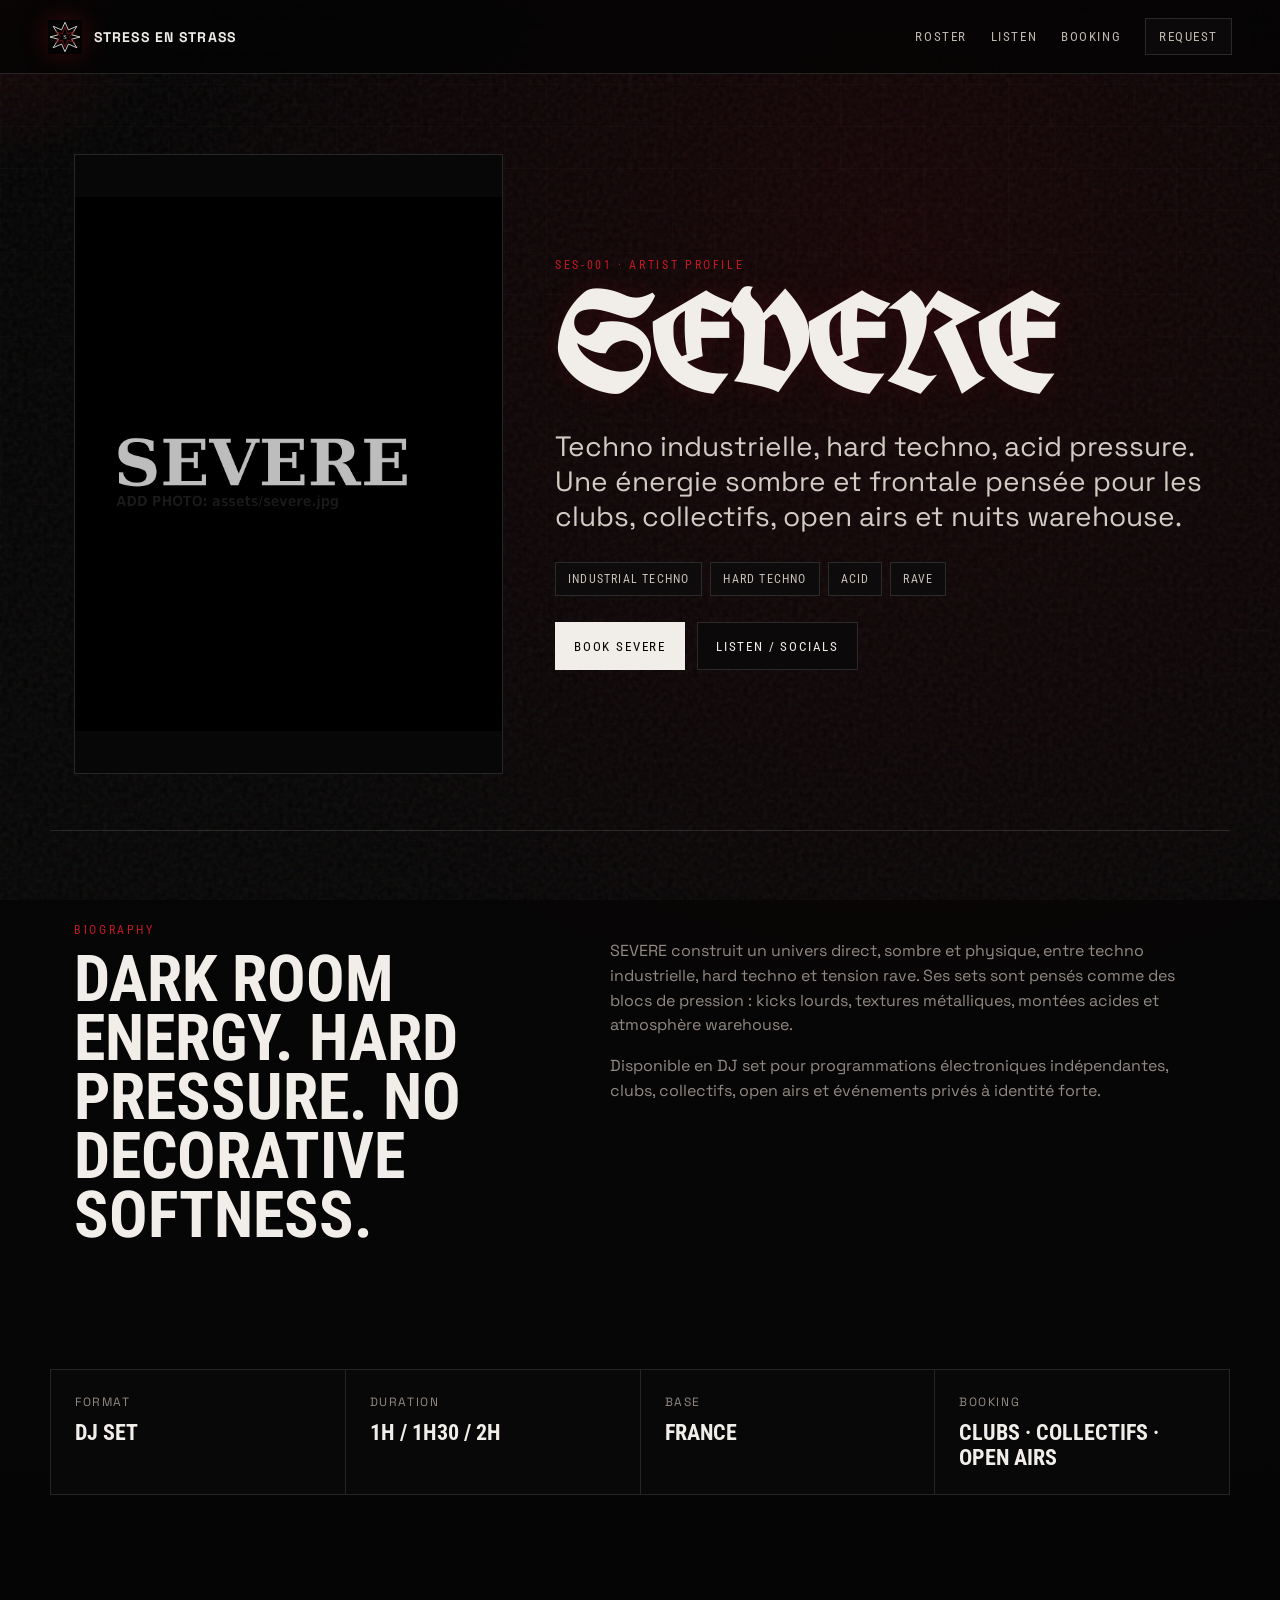
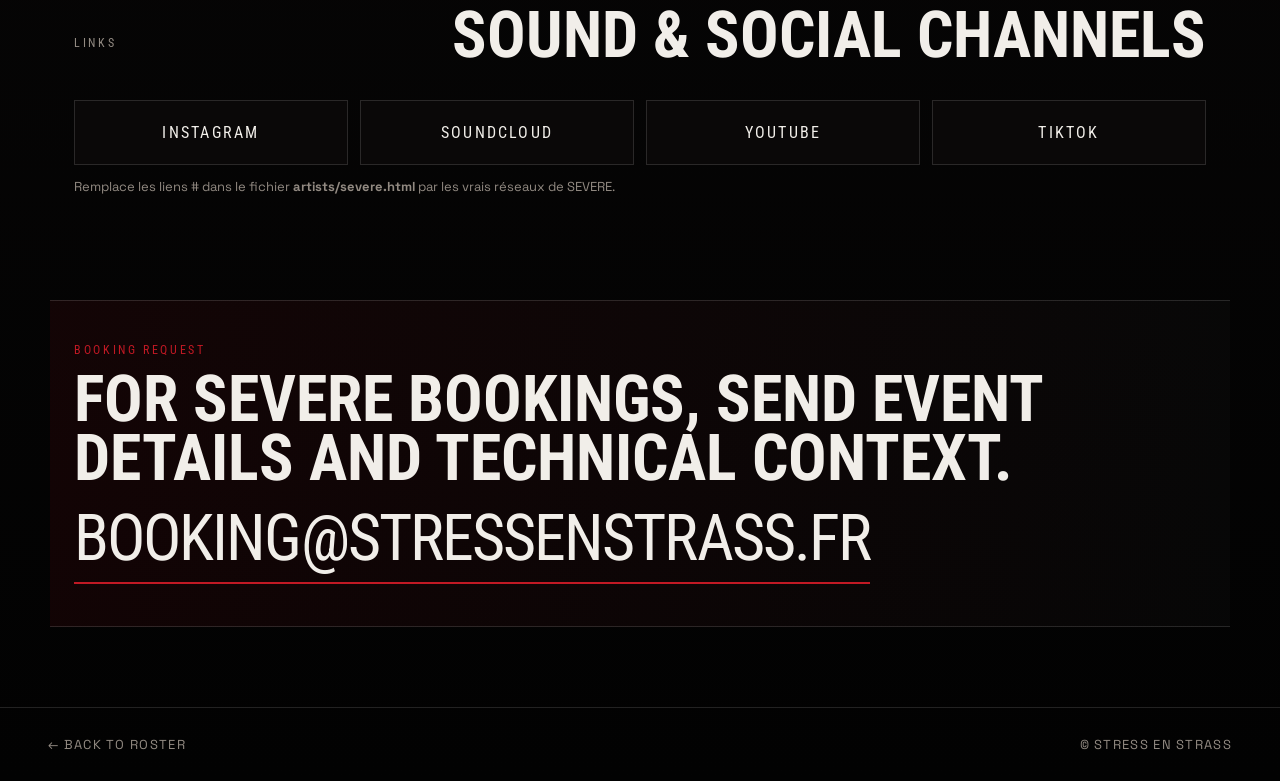
==== artists/severe.html @ 5531626a "Add files via upload" ====
<!doctype html>
<html lang="fr">
<head>
  <meta charset="utf-8">
  <meta name="viewport" content="width=device-width, initial-scale=1">
  <title>SEVERE — Artiste Techno Industrielle & Hard Techno | STRESS EN STRASS</title>
  <meta name="description" content="SEVERE est une artiste techno industrielle et hard techno représentée par STRESS EN STRASS. Booking club, collectif, open air et événement privé : booking@stressenstrass.fr.">
  <meta name="keywords" content="SEVERE DJ, SEVERE techno, booking hard techno, techno industrielle, STRESS EN STRASS">
  <meta name="robots" content="index, follow">
  <link rel="canonical" href="https://stressenstrass.fr/artists/severe.html">
  <meta property="og:title" content="SEVERE — STRESS EN STRASS">
  <meta property="og:description" content="Techno industrielle, hard techno, tension warehouse. Booking : booking@stressenstrass.fr">
  <meta property="og:type" content="profile">
  <meta property="og:url" content="https://stressenstrass.fr/artists/severe.html">
  <meta property="og:image" content="https://stressenstrass.fr/assets/severe.jpg">
  <meta name="twitter:card" content="summary_large_image">
  <link rel="icon" href="../assets/favicon.svg" type="image/svg+xml">
  <link rel="stylesheet" href="../style.css">
  <script type="application/ld+json">
  {
    "@context": "https://schema.org",
    "@type": "MusicGroup",
    "name": "SEVERE",
    "genre": ["Industrial Techno", "Hard Techno", "Rave", "Acid"],
    "url": "https://stressenstrass.fr/artists/severe.html",
    "email": "booking@stressenstrass.fr",
    "description": "Artiste techno industrielle et hard techno représentée par STRESS EN STRASS."
  }
  </script>
</head>
<body>
  <div class="noise"></div>
  <div class="cursor-glow" aria-hidden="true"></div>

  <header class="site-header">
    <a class="brand" href="../index.html">
      <img src="../assets/favicon.svg" alt="Logo tribal STRESS EN STRASS" class="brand-mark">
      <span>STRESS EN STRASS</span>
    </a>
    <nav class="nav" aria-label="Navigation principale">
      <a href="../index.html#roster">Roster</a>
      <a href="#listen">Listen</a>
      <a href="#booking">Booking</a>
      <a class="nav-mail" href="mailto:booking@stressenstrass.fr?subject=Booking%20SEVERE">Request</a>
    </nav>
  </header>

  <main>
    <section class="artist-hero">
      <div class="portrait reveal">
        <img src="../assets/severe.jpg" alt="Portrait de SEVERE" onerror="this.style.display='none'; this.parentElement.classList.add('empty');">
        <span class="placeholder">SEVERE</span>
      </div>
      <div class="artist-main reveal delay">
        <p class="eyebrow">SES-001 · Artist profile</p>
        <h1>SEVERE</h1>
        <p class="lead">Techno industrielle, hard techno, acid pressure. Une énergie sombre et frontale pensée pour les clubs, collectifs, open airs et nuits warehouse.</p>
        <div class="tag-row" aria-label="Styles musicaux">
          <span>Industrial Techno</span>
          <span>Hard Techno</span>
          <span>Acid</span>
          <span>Rave</span>
        </div>
        <div class="hero-actions">
          <a class="btn primary" href="mailto:booking@stressenstrass.fr?subject=Booking%20SEVERE&body=Bonjour%20STRESS%20EN%20STRASS%2C%0D%0A%0D%0AJe%20souhaite%20booker%20SEVERE.%0D%0A%0D%0ADate%20%3A%20%0D%0AVille%20%2F%20lieu%20%3A%20%0D%0AType%20d'%C3%A9v%C3%A9nement%20%3A%20%0D%0AHoraire%20%2F%20dur%C3%A9e%20%3A%20%0D%0ABudget%20%3A%20%0D%0AMat%C3%A9riel%20sur%20place%20%3A%20%0D%0ALiens%20%3A%20">Book SEVERE</a>
          <a class="btn secondary" href="#listen">Listen / socials</a>
        </div>
      </div>
    </section>

    <section class="section split">
      <div class="manifest reveal">
        <p class="eyebrow">Biography</p>
        <h2>Dark room energy. Hard pressure. No decorative softness.</h2>
      </div>
      <div class="text-block reveal delay">
        <p>SEVERE construit un univers direct, sombre et physique, entre techno industrielle, hard techno et tension rave. Ses sets sont pensés comme des blocs de pression : kicks lourds, textures métalliques, montées acides et atmosphère warehouse.</p>
        <p>Disponible en DJ set pour programmations électroniques indépendantes, clubs, collectifs, open airs et événements privés à identité forte.</p>
      </div>
    </section>

    <section class="section stats reveal">
      <div><span>Format</span><strong>DJ Set</strong></div>
      <div><span>Duration</span><strong>1H / 1H30 / 2H</strong></div>
      <div><span>Base</span><strong>France</strong></div>
      <div><span>Booking</span><strong>Clubs · Collectifs · Open airs</strong></div>
    </section>

    <section class="section" id="listen">
      <div class="section-head reveal">
        <p class="eyebrow">Links</p>
        <h2>Sound & social channels</h2>
      </div>
      <div class="link-grid reveal delay">
        <a href="#" target="_blank" rel="noopener">Instagram</a>
        <a href="#" target="_blank" rel="noopener">SoundCloud</a>
        <a href="#" target="_blank" rel="noopener">YouTube</a>
        <a href="#" target="_blank" rel="noopener">TikTok</a>
      </div>
      <p class="small-note">Remplace les liens # dans le fichier <strong>artists/severe.html</strong> par les vrais réseaux de SEVERE.</p>
    </section>

    <section class="booking-panel reveal" id="booking">
      <p class="eyebrow">Booking request</p>
      <h2>For SEVERE bookings, send event details and technical context.</h2>
      <a class="big-mail" href="mailto:booking@stressenstrass.fr?subject=Booking%20SEVERE">booking@stressenstrass.fr</a>
    </section>
  </main>

  <footer class="footer">
    <a href="../index.html">← Back to roster</a>
    <span>© STRESS EN STRASS</span>
  </footer>

  <script src="../script.js" defer></script>
</body>
</html>
---- style.css ----
@import url('https://fonts.googleapis.com/css2?family=UnifrakturCook:wght@700&family=Space+Grotesk:wght@400;500;700&family=Roboto+Condensed:wght@700&display=swap');

:root{
  --bg:#030303;
  --bg2:#080707;
  --panel:#0d0b0b;
  --line:rgba(255,255,255,.13);
  --text:#f1eee9;
  --muted:#928a82;
  --blood:#7d0f16;
  --blood2:#c11924;
  --steel:#343232;
  --max:1180px;
}
*{box-sizing:border-box}
html{scroll-behavior:smooth;background:var(--bg)}
body{margin:0;background:radial-gradient(circle at 70% 10%,rgba(105,7,17,.18),transparent 34%),linear-gradient(180deg,#030303,#070606 50%,#020202);color:var(--text);font-family:'Space Grotesk',system-ui,sans-serif;overflow-x:hidden}
body:before{content:"";position:fixed;inset:0;pointer-events:none;background:linear-gradient(rgba(255,255,255,.025) 1px,transparent 1px),linear-gradient(90deg,rgba(255,255,255,.018) 1px,transparent 1px);background-size:42px 42px;mask-image:linear-gradient(to bottom,rgba(0,0,0,.9),rgba(0,0,0,.25));z-index:0}
a{color:inherit;text-decoration:none}.noise{position:fixed;inset:0;pointer-events:none;opacity:.12;z-index:2;background-image:url("data:image/svg+xml,%3Csvg viewBox='0 0 200 200' xmlns='http://www.w3.org/2000/svg'%3E%3Cfilter id='n'%3E%3CfeTurbulence type='fractalNoise' baseFrequency='.9' numOctaves='4' stitchTiles='stitch'/%3E%3C/filter%3E%3Crect width='100%25' height='100%25' filter='url(%23n)' opacity='.6'/%3E%3C/svg%3E")}.cursor-glow{position:fixed;width:420px;height:420px;border-radius:50%;background:radial-gradient(circle,rgba(125,15,22,.18),transparent 58%);transform:translate(-50%,-50%);pointer-events:none;z-index:1;mix-blend-mode:screen}.site-header{position:sticky;top:0;z-index:10;display:flex;align-items:center;justify-content:space-between;padding:18px clamp(18px,4vw,48px);background:rgba(3,3,3,.78);backdrop-filter:blur(14px);border-bottom:1px solid var(--line)}.brand{display:flex;align-items:center;gap:12px;font-weight:700;letter-spacing:.08em;font-size:14px;text-transform:uppercase}.brand-mark{width:34px;height:34px;filter:drop-shadow(0 0 12px rgba(193,25,36,.28))}.nav{display:flex;align-items:center;gap:24px;text-transform:uppercase;font-family:'Roboto Condensed',sans-serif;font-size:13px;letter-spacing:.12em}.nav a{color:#bdb6ad}.nav a:hover{color:#fff}.nav-mail{border:1px solid var(--line);padding:10px 13px;background:#0b0909}.hero,.artist-hero{position:relative;z-index:3;max-width:var(--max);margin:0 auto;min-height:82vh;display:grid;grid-template-columns:1.15fr .85fr;gap:32px;align-items:center;padding:80px 24px 56px}.hero-media{position:absolute;inset:28px 24px auto auto;width:min(48vw,570px);height:68vh;border:1px solid var(--line);background:linear-gradient(135deg,rgba(255,255,255,.04),rgba(125,15,22,.05)),repeating-linear-gradient(90deg,transparent 0 20px,rgba(255,255,255,.035) 21px);overflow:hidden;opacity:.74}.sigil-xl{position:absolute;inset:auto 24px 18px auto;font-family:'UnifrakturCook',serif;font-size:clamp(90px,17vw,240px);color:rgba(255,255,255,.06);line-height:.8}.scan{position:absolute;inset:0;background:linear-gradient(to bottom,transparent,rgba(193,25,36,.16),transparent);height:20%;animation:scan 7s linear infinite}.hero-copy{max-width:780px}.eyebrow{margin:0 0 14px;color:var(--blood2);font-family:'Roboto Condensed',sans-serif;text-transform:uppercase;letter-spacing:.22em;font-size:12px}.hero h1,.artist-main h1{margin:0;font-family:'UnifrakturCook',serif;font-size:clamp(64px,11vw,150px);line-height:.82;letter-spacing:-.045em;text-shadow:0 0 24px rgba(125,15,22,.22)}.lead{max-width:720px;color:#d1cbc4;font-size:clamp(19px,2.4vw,28px);line-height:1.25;margin:28px 0}.hero-actions{display:flex;gap:12px;flex-wrap:wrap}.btn{display:inline-flex;align-items:center;justify-content:center;min-height:48px;padding:14px 18px;border:1px solid var(--line);font-family:'Roboto Condensed',sans-serif;letter-spacing:.14em;text-transform:uppercase;font-size:13px;transition:.2s}.btn.primary{background:var(--text);color:#050505;border-color:var(--text)}.btn.secondary{background:#0b0909;color:#efece5}.btn:hover{transform:translateY(-2px);filter:brightness(1.08)}.hero-card{align-self:end;background:rgba(10,8,8,.82);border:1px solid var(--line);padding:24px;backdrop-filter:blur(12px);box-shadow:0 20px 60px rgba(0,0,0,.42)}.card-index{color:var(--muted);font-size:12px;letter-spacing:.2em}.hero-card h2,.section h2,.booking-panel h2{font-family:'Roboto Condensed',sans-serif;text-transform:uppercase;font-size:clamp(34px,5vw,72px);line-height:.92;margin:12px 0}.hero-card p,.text-block p,.section-head p,.artist-info p{color:var(--muted);line-height:1.55}.marquee{position:relative;z-index:3;display:flex;overflow:hidden;border-block:1px solid var(--line);background:#0a0808;color:#ddd;font-family:'Roboto Condensed';font-size:18px;letter-spacing:.14em;white-space:nowrap;text-transform:uppercase}.marquee div{padding:16px 0;animation:marquee 22s linear infinite}.section{position:relative;z-index:3;max-width:var(--max);margin:0 auto;padding:92px 24px}.section-head{display:flex;align-items:end;justify-content:space-between;gap:24px;margin-bottom:34px}.section-head h2{margin:0}.artist-grid{display:grid;grid-template-columns:repeat(2,minmax(0,1fr));gap:18px}.artist-card{border:1px solid var(--line);background:#0a0808;min-height:530px;overflow:hidden;position:relative}.artist-card:before{content:"";position:absolute;inset:0;background:linear-gradient(180deg,transparent,rgba(125,15,22,.18));opacity:0;transition:.25s}.artist-card:hover:before{opacity:1}.artist-link{display:grid;height:100%;grid-template-rows:1fr auto}.artist-image,.portrait{position:relative;background:#080707;min-height:360px;overflow:hidden;display:flex;align-items:center;justify-content:center}.artist-image img,.portrait img{width:100%;height:100%;object-fit:cover;filter:grayscale(100%) contrast(1.18) brightness(.78);transition:.5s}.artist-card:hover img{transform:scale(1.04);filter:grayscale(100%) contrast(1.28) brightness(.9)}.placeholder{display:none;font-family:'UnifrakturCook';font-size:clamp(52px,9vw,120px);color:rgba(255,255,255,.1)}.empty .placeholder{display:block}.artist-info{position:relative;padding:22px;border-top:1px solid var(--line)}.artist-type{font-family:'Roboto Condensed';letter-spacing:.16em;text-transform:uppercase;font-size:12px;color:var(--blood2)!important}.artist-info h3{font-family:'UnifrakturCook';font-size:64px;line-height:.9;margin:4px 0 8px}.artist-cta{display:inline-block;margin-top:14px;color:#fff;font-family:'Roboto Condensed';letter-spacing:.14em;text-transform:uppercase}.muted{opacity:.55}.split{display:grid;grid-template-columns:.9fr 1.1fr;gap:48px;border-top:1px solid var(--line)}.manifest h2{margin-top:0}.slash-list{list-style:none;padding:0;margin:24px 0 0;display:grid;gap:10px}.slash-list li{border-top:1px solid var(--line);padding-top:10px;color:#d6d0c7;text-transform:uppercase;letter-spacing:.08em}.slash-list li:before{content:"//";color:var(--blood2);margin-right:10px}.booking-panel{position:relative;z-index:3;max-width:var(--max);margin:0 auto 80px;padding:42px 24px;border-block:1px solid var(--line);background:linear-gradient(90deg,rgba(125,15,22,.13),rgba(255,255,255,.02))}.big-mail{display:inline-block;font-family:'Roboto Condensed';font-size:clamp(28px,5vw,64px);letter-spacing:-.03em;text-transform:uppercase;border-bottom:2px solid var(--blood2);padding-bottom:6px}.footer{position:relative;z-index:3;display:flex;justify-content:space-between;gap:20px;align-items:center;padding:28px clamp(18px,4vw,48px);border-top:1px solid var(--line);color:var(--muted);font-size:13px;text-transform:uppercase;letter-spacing:.1em}.artist-hero{grid-template-columns:.78fr 1.22fr;min-height:74vh}.portrait{min-height:620px;border:1px solid var(--line)}.artist-main{padding-left:20px}.tag-row{display:flex;gap:8px;flex-wrap:wrap;margin:26px 0}.tag-row span{border:1px solid var(--line);background:#0d0b0b;padding:9px 12px;color:#c9c1b7;font-family:'Roboto Condensed';text-transform:uppercase;letter-spacing:.1em;font-size:12px}.stats{display:grid;grid-template-columns:repeat(4,1fr);gap:1px;background:var(--line);padding:1px;margin-top:20px;margin-bottom:20px}.stats div{background:#090808;padding:24px}.stats span{display:block;color:var(--muted);text-transform:uppercase;letter-spacing:.13em;font-size:12px;margin-bottom:10px}.stats strong{font-family:'Roboto Condensed';font-size:22px;text-transform:uppercase}.link-grid{display:grid;grid-template-columns:repeat(4,1fr);gap:12px}.link-grid a{padding:22px;border:1px solid var(--line);background:#0a0808;font-family:'Roboto Condensed';text-transform:uppercase;letter-spacing:.14em;text-align:center}.link-grid a:hover{background:#130a0b;border-color:rgba(193,25,36,.55)}.small-note{color:var(--muted);font-size:13px}.reveal{opacity:0;transform:translateY(22px);transition:opacity .8s ease,transform .8s ease}.reveal.in{opacity:1;transform:none}.delay{transition-delay:.12s}@keyframes scan{from{transform:translateY(-120%)}to{transform:translateY(620%)}}@keyframes marquee{from{transform:translateX(0)}to{transform:translateX(-100%)}}
@media(max-width:820px){.site-header{position:relative;align-items:flex-start;gap:16px;flex-direction:column}.nav{gap:14px;flex-wrap:wrap}.hero,.artist-hero,.split{grid-template-columns:1fr;min-height:auto;padding-top:54px}.hero-media{position:relative;inset:auto;width:100%;height:260px;grid-row:2}.hero h1,.artist-main h1{font-size:76px}.artist-grid,.link-grid,.stats{grid-template-columns:1fr}.section-head{display:block}.artist-card{min-height:auto}.portrait{min-height:430px}.artist-main{padding-left:0}.footer{flex-direction:column;align-items:flex-start}.cursor-glow{display:none}}
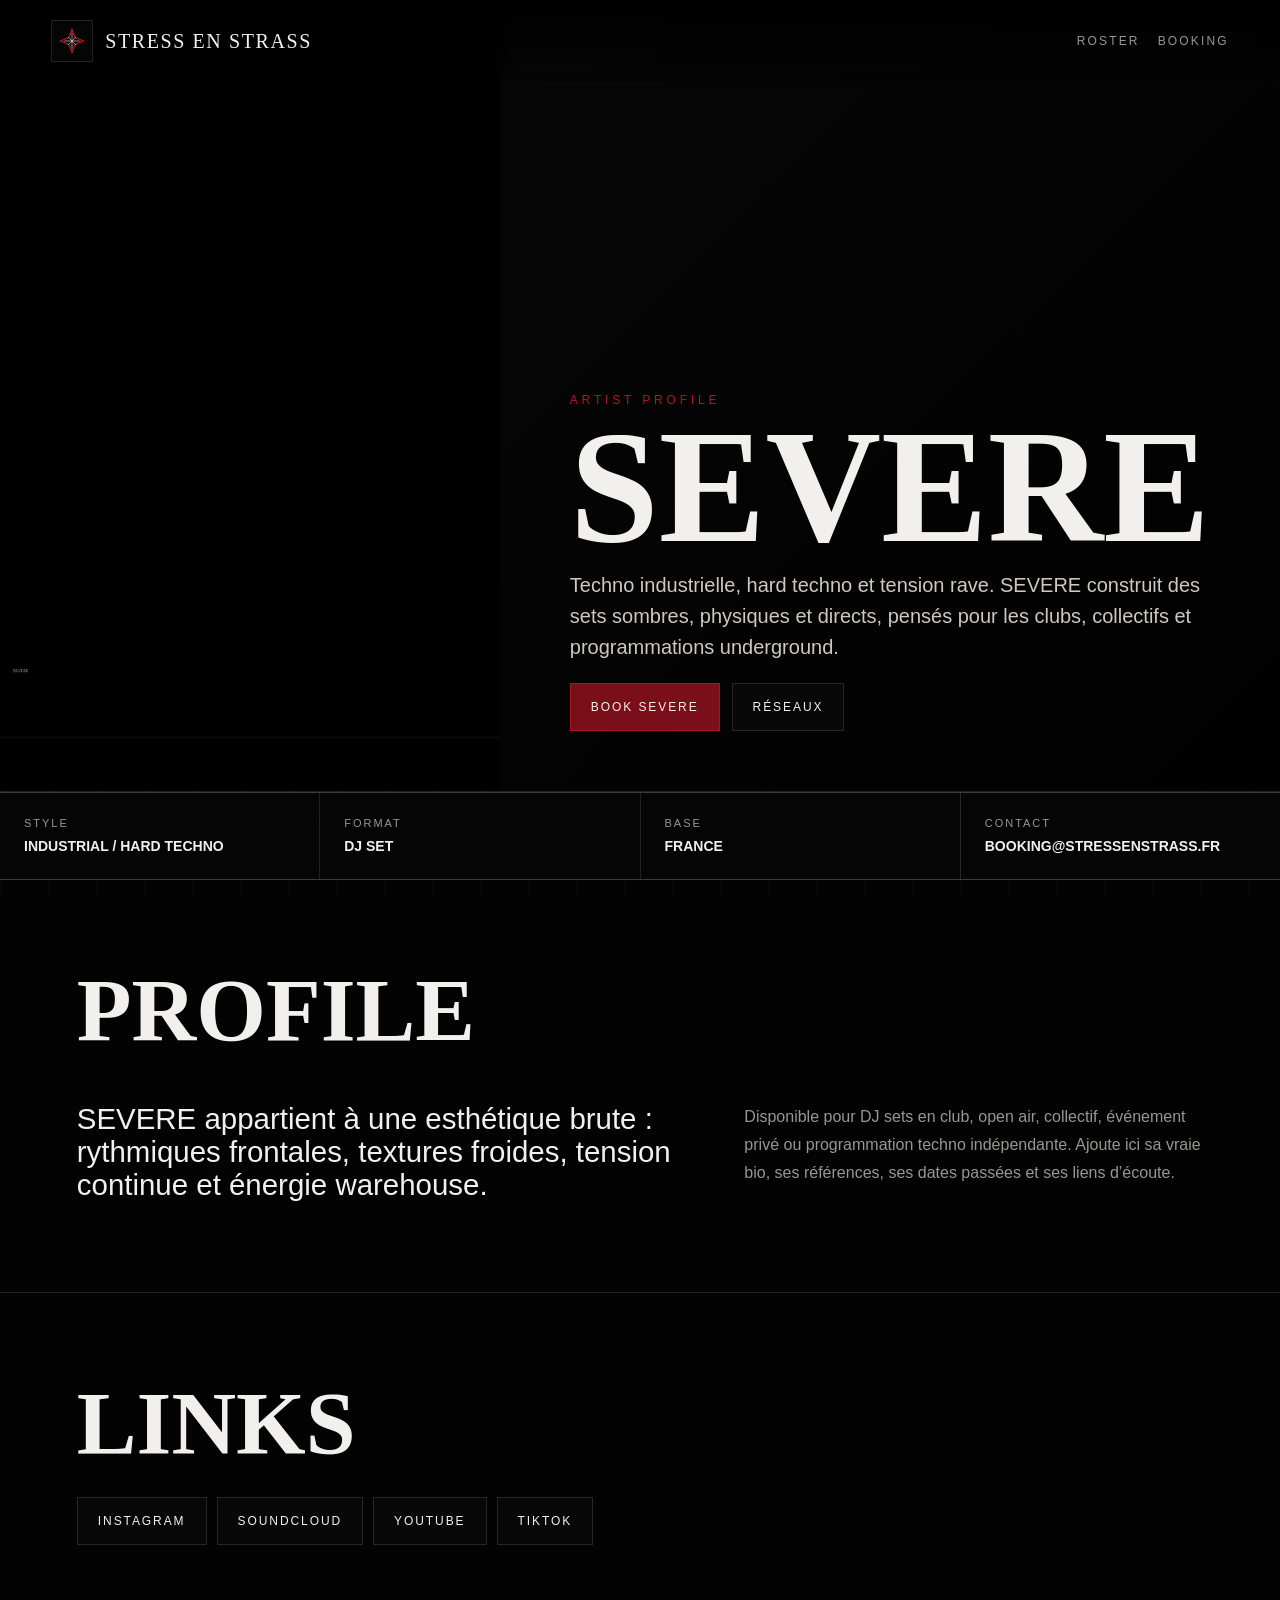
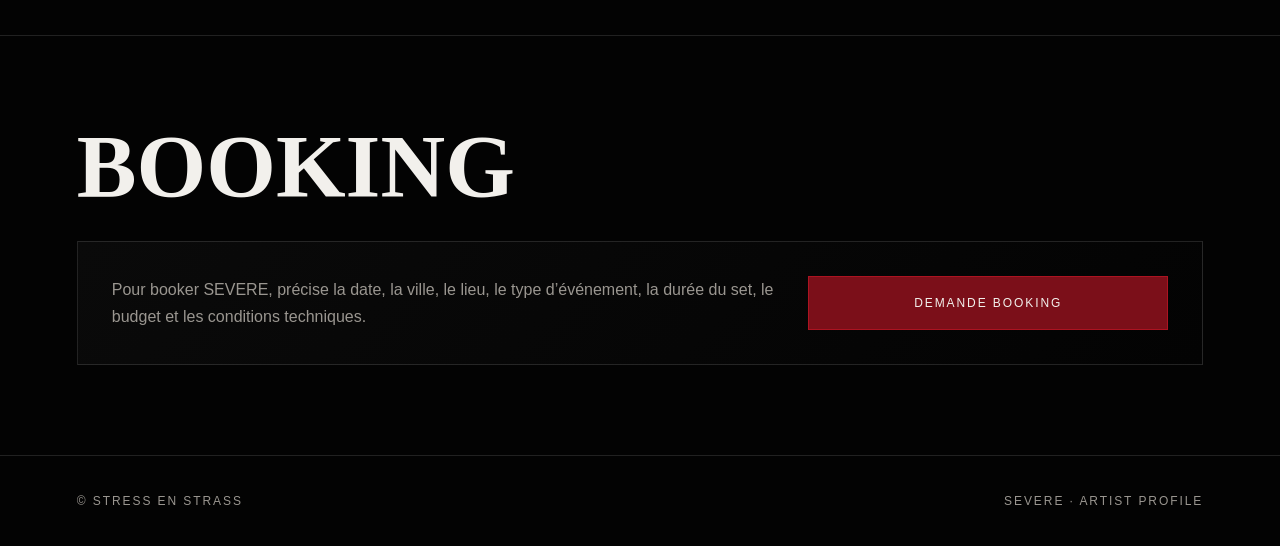
==== commit 452938d3: "Add files via upload" ====
--- a/artists/severe.html
+++ b/artists/severe.html
@@ -3,115 +3,62 @@
 <head>
   <meta charset="utf-8">
   <meta name="viewport" content="width=device-width, initial-scale=1">
-  <title>SEVERE — Artiste Techno Industrielle & Hard Techno | STRESS EN STRASS</title>
-  <meta name="description" content="SEVERE est une artiste techno industrielle et hard techno représentée par STRESS EN STRASS. Booking club, collectif, open air et événement privé : booking@stressenstrass.fr.">
-  <meta name="keywords" content="SEVERE DJ, SEVERE techno, booking hard techno, techno industrielle, STRESS EN STRASS">
-  <meta name="robots" content="index, follow">
+  <title>SEVERE — Artiste techno industrielle | STRESS EN STRASS</title>
+  <meta name="description" content="SEVERE, artiste techno industrielle et hard techno disponible au booking via STRESS EN STRASS.">
   <link rel="canonical" href="https://stressenstrass.fr/artists/severe.html">
-  <meta property="og:title" content="SEVERE — STRESS EN STRASS">
-  <meta property="og:description" content="Techno industrielle, hard techno, tension warehouse. Booking : booking@stressenstrass.fr">
-  <meta property="og:type" content="profile">
-  <meta property="og:url" content="https://stressenstrass.fr/artists/severe.html">
-  <meta property="og:image" content="https://stressenstrass.fr/assets/severe.jpg">
-  <meta name="twitter:card" content="summary_large_image">
   <link rel="icon" href="../assets/favicon.svg" type="image/svg+xml">
   <link rel="stylesheet" href="../style.css">
-  <script type="application/ld+json">
-  {
-    "@context": "https://schema.org",
-    "@type": "MusicGroup",
-    "name": "SEVERE",
-    "genre": ["Industrial Techno", "Hard Techno", "Rave", "Acid"],
-    "url": "https://stressenstrass.fr/artists/severe.html",
-    "email": "booking@stressenstrass.fr",
-    "description": "Artiste techno industrielle et hard techno représentée par STRESS EN STRASS."
-  }
-  </script>
 </head>
 <body>
-  <div class="noise"></div>
-  <div class="cursor-glow" aria-hidden="true"></div>
+<div class="page">
+  <nav class="nav">
+    <a class="brand" href="../index.html"><span class="sigil"><svg viewBox="0 0 100 100" fill="none"><path d="M50 6L61 36L94 50L61 64L50 94L39 64L6 50L39 36L50 6Z" stroke="#b81423" stroke-width="5"/><path d="M50 20V80M20 50H80M35 35L65 65M65 35L35 65" stroke="#f2f0ec" stroke-width="3" opacity=".75"/></svg></span><span class="brand-name">Stress en Strass</span></a>
+    <div class="nav-links"><a href="../index.html#roster">Roster</a><a href="#booking">Booking</a></div>
+  </nav>
 
-  <header class="site-header">
-    <a class="brand" href="../index.html">
-      <img src="../assets/favicon.svg" alt="Logo tribal STRESS EN STRASS" class="brand-mark">
-      <span>STRESS EN STRASS</span>
-    </a>
-    <nav class="nav" aria-label="Navigation principale">
-      <a href="../index.html#roster">Roster</a>
-      <a href="#listen">Listen</a>
-      <a href="#booking">Booking</a>
-      <a class="nav-mail" href="mailto:booking@stressenstrass.fr?subject=Booking%20SEVERE">Request</a>
-    </nav>
+  <header class="artist-hero">
+    <div class="visual"></div>
+    <div class="info reveal">
+      <div class="kicker">Artist profile</div>
+      <h1>SEVERE</h1>
+      <p>Techno industrielle, hard techno et tension rave. SEVERE construit des sets sombres, physiques et directs, pensés pour les clubs, collectifs et programmations underground.</p>
+      <div class="cta-row"><a class="btn primary" href="mailto:booking@stressenstrass.fr?subject=Booking%20SEVERE">Book SEVERE</a><a class="btn" href="#links">Réseaux</a></div>
+    </div>
   </header>
 
-  <main>
-    <section class="artist-hero">
-      <div class="portrait reveal">
-        <img src="../assets/severe.jpg" alt="Portrait de SEVERE" onerror="this.style.display='none'; this.parentElement.classList.add('empty');">
-        <span class="placeholder">SEVERE</span>
-      </div>
-      <div class="artist-main reveal delay">
-        <p class="eyebrow">SES-001 · Artist profile</p>
-        <h1>SEVERE</h1>
-        <p class="lead">Techno industrielle, hard techno, acid pressure. Une énergie sombre et frontale pensée pour les clubs, collectifs, open airs et nuits warehouse.</p>
-        <div class="tag-row" aria-label="Styles musicaux">
-          <span>Industrial Techno</span>
-          <span>Hard Techno</span>
-          <span>Acid</span>
-          <span>Rave</span>
-        </div>
-        <div class="hero-actions">
-          <a class="btn primary" href="mailto:booking@stressenstrass.fr?subject=Booking%20SEVERE&body=Bonjour%20STRESS%20EN%20STRASS%2C%0D%0A%0D%0AJe%20souhaite%20booker%20SEVERE.%0D%0A%0D%0ADate%20%3A%20%0D%0AVille%20%2F%20lieu%20%3A%20%0D%0AType%20d'%C3%A9v%C3%A9nement%20%3A%20%0D%0AHoraire%20%2F%20dur%C3%A9e%20%3A%20%0D%0ABudget%20%3A%20%0D%0AMat%C3%A9riel%20sur%20place%20%3A%20%0D%0ALiens%20%3A%20">Book SEVERE</a>
-          <a class="btn secondary" href="#listen">Listen / socials</a>
-        </div>
-      </div>
-    </section>
+  <section class="facts">
+    <div class="fact"><span>Style</span><strong>Industrial / hard techno</strong></div>
+    <div class="fact"><span>Format</span><strong>DJ set</strong></div>
+    <div class="fact"><span>Base</span><strong>France</strong></div>
+    <div class="fact"><span>Contact</span><strong>booking@stressenstrass.fr</strong></div>
+  </section>
 
-    <section class="section split">
-      <div class="manifest reveal">
-        <p class="eyebrow">Biography</p>
-        <h2>Dark room energy. Hard pressure. No decorative softness.</h2>
-      </div>
-      <div class="text-block reveal delay">
-        <p>SEVERE construit un univers direct, sombre et physique, entre techno industrielle, hard techno et tension rave. Ses sets sont pensés comme des blocs de pression : kicks lourds, textures métalliques, montées acides et atmosphère warehouse.</p>
-        <p>Disponible en DJ set pour programmations électroniques indépendantes, clubs, collectifs, open airs et événements privés à identité forte.</p>
-      </div>
-    </section>
+  <section class="section grid reveal">
+    <h2 class="section-title" style="grid-column:span 12">Profile</h2>
+    <div class="manifest">SEVERE appartient à une esthétique brute : rythmiques frontales, textures froides, tension continue et énergie warehouse.</div>
+    <div class="copy">Disponible pour DJ sets en club, open air, collectif, événement privé ou programmation techno indépendante. Ajoute ici sa vraie bio, ses références, ses dates passées et ses liens d’écoute.</div>
+  </section>
 
-    <section class="section stats reveal">
-      <div><span>Format</span><strong>DJ Set</strong></div>
-      <div><span>Duration</span><strong>1H / 1H30 / 2H</strong></div>
-      <div><span>Base</span><strong>France</strong></div>
-      <div><span>Booking</span><strong>Clubs · Collectifs · Open airs</strong></div>
-    </section>
+  <section id="links" class="section reveal">
+    <h2 class="section-title">Links</h2>
+    <div class="links">
+      <a class="btn" href="#">Instagram</a>
+      <a class="btn" href="#">SoundCloud</a>
+      <a class="btn" href="#">YouTube</a>
+      <a class="btn" href="#">TikTok</a>
+    </div>
+  </section>
 
-    <section class="section" id="listen">
-      <div class="section-head reveal">
-        <p class="eyebrow">Links</p>
-        <h2>Sound & social channels</h2>
-      </div>
-      <div class="link-grid reveal delay">
-        <a href="#" target="_blank" rel="noopener">Instagram</a>
-        <a href="#" target="_blank" rel="noopener">SoundCloud</a>
-        <a href="#" target="_blank" rel="noopener">YouTube</a>
-        <a href="#" target="_blank" rel="noopener">TikTok</a>
-      </div>
-      <p class="small-note">Remplace les liens # dans le fichier <strong>artists/severe.html</strong> par les vrais réseaux de SEVERE.</p>
-    </section>
+  <section id="booking" class="section reveal">
+    <h2 class="section-title">Booking</h2>
+    <div class="booking-panel">
+      <p>Pour booker SEVERE, précise la date, la ville, le lieu, le type d’événement, la durée du set, le budget et les conditions techniques.</p>
+      <a class="btn primary" href="mailto:booking@stressenstrass.fr?subject=Booking%20SEVERE&body=Bonjour%2C%0A%0AJe%20souhaite%20booker%20SEVERE.%0A%0ADate%20%3A%0AVille%20%2F%20lieu%20%3A%0AFormat%20%3A%0AHoraire%20%2F%20dur%C3%A9e%20%3A%0ABudget%20%3A%0AMat%C3%A9riel%20sur%20place%20%3A%0A%0AMerci%2C">Demande booking</a>
+    </div>
+  </section>
 
-    <section class="booking-panel reveal" id="booking">
-      <p class="eyebrow">Booking request</p>
-      <h2>For SEVERE bookings, send event details and technical context.</h2>
-      <a class="big-mail" href="mailto:booking@stressenstrass.fr?subject=Booking%20SEVERE">booking@stressenstrass.fr</a>
-    </section>
-  </main>
-
-  <footer class="footer">
-    <a href="../index.html">← Back to roster</a>
-    <span>© STRESS EN STRASS</span>
-  </footer>
-
-  <script src="../script.js" defer></script>
+  <footer class="footer"><span>© STRESS EN STRASS</span><span>SEVERE · Artist profile</span></footer>
+</div>
+<script src="../script.js"></script>
 </body>
 </html>
--- a/style.css
+++ b/style.css
@@ -1,20 +1,21 @@
-@import url('https://fonts.googleapis.com/css2?family=UnifrakturCook:wght@700&family=Space+Grotesk:wght@400;500;700&family=Roboto+Condensed:wght@700&display=swap');
+@font-face {
+  font-family: "Gothicum";
+  src: url("./assets/fonts/gothicum.ttf") format("truetype");
+  font-display: swap;
+}
 
 :root{
   --bg:#030303;
-  --bg2:#080707;
-  --panel:#0d0b0b;
-  --line:rgba(255,255,255,.13);
-  --text:#f1eee9;
-  --muted:#928a82;
-  --blood:#7d0f16;
-  --blood2:#c11924;
-  --steel:#343232;
-  --max:1180px;
+  --panel:#080808;
+  --line:rgba(255,255,255,.12);
+  --text:#f2f0ec;
+  --muted:#9a9690;
+  --blood:#7b0f19;
+  --blood2:#b81423;
+  --steel:#1a1a1a;
+  --font-title:"Gothicum", "UnifrakturCook", "Cinzel", Georgia, serif;
+  --font-body:Inter, Arial, Helvetica, sans-serif;
 }
-*{box-sizing:border-box}
-html{scroll-behavior:smooth;background:var(--bg)}
-body{margin:0;background:radial-gradient(circle at 70% 10%,rgba(105,7,17,.18),transparent 34%),linear-gradient(180deg,#030303,#070606 50%,#020202);color:var(--text);font-family:'Space Grotesk',system-ui,sans-serif;overflow-x:hidden}
-body:before{content:"";position:fixed;inset:0;pointer-events:none;background:linear-gradient(rgba(255,255,255,.025) 1px,transparent 1px),linear-gradient(90deg,rgba(255,255,255,.018) 1px,transparent 1px);background-size:42px 42px;mask-image:linear-gradient(to bottom,rgba(0,0,0,.9),rgba(0,0,0,.25));z-index:0}
-a{color:inherit;text-decoration:none}.noise{position:fixed;inset:0;pointer-events:none;opacity:.12;z-index:2;background-image:url("data:image/svg+xml,%3Csvg viewBox='0 0 200 200' xmlns='http://www.w3.org/2000/svg'%3E%3Cfilter id='n'%3E%3CfeTurbulence type='fractalNoise' baseFrequency='.9' numOctaves='4' stitchTiles='stitch'/%3E%3C/filter%3E%3Crect width='100%25' height='100%25' filter='url(%23n)' opacity='.6'/%3E%3C/svg%3E")}.cursor-glow{position:fixed;width:420px;height:420px;border-radius:50%;background:radial-gradient(circle,rgba(125,15,22,.18),transparent 58%);transform:translate(-50%,-50%);pointer-events:none;z-index:1;mix-blend-mode:screen}.site-header{position:sticky;top:0;z-index:10;display:flex;align-items:center;justify-content:space-between;padding:18px clamp(18px,4vw,48px);background:rgba(3,3,3,.78);backdrop-filter:blur(14px);border-bottom:1px solid var(--line)}.brand{display:flex;align-items:center;gap:12px;font-weight:700;letter-spacing:.08em;font-size:14px;text-transform:uppercase}.brand-mark{width:34px;height:34px;filter:drop-shadow(0 0 12px rgba(193,25,36,.28))}.nav{display:flex;align-items:center;gap:24px;text-transform:uppercase;font-family:'Roboto Condensed',sans-serif;font-size:13px;letter-spacing:.12em}.nav a{color:#bdb6ad}.nav a:hover{color:#fff}.nav-mail{border:1px solid var(--line);padding:10px 13px;background:#0b0909}.hero,.artist-hero{position:relative;z-index:3;max-width:var(--max);margin:0 auto;min-height:82vh;display:grid;grid-template-columns:1.15fr .85fr;gap:32px;align-items:center;padding:80px 24px 56px}.hero-media{position:absolute;inset:28px 24px auto auto;width:min(48vw,570px);height:68vh;border:1px solid var(--line);background:linear-gradient(135deg,rgba(255,255,255,.04),rgba(125,15,22,.05)),repeating-linear-gradient(90deg,transparent 0 20px,rgba(255,255,255,.035) 21px);overflow:hidden;opacity:.74}.sigil-xl{position:absolute;inset:auto 24px 18px auto;font-family:'UnifrakturCook',serif;font-size:clamp(90px,17vw,240px);color:rgba(255,255,255,.06);line-height:.8}.scan{position:absolute;inset:0;background:linear-gradient(to bottom,transparent,rgba(193,25,36,.16),transparent);height:20%;animation:scan 7s linear infinite}.hero-copy{max-width:780px}.eyebrow{margin:0 0 14px;color:var(--blood2);font-family:'Roboto Condensed',sans-serif;text-transform:uppercase;letter-spacing:.22em;font-size:12px}.hero h1,.artist-main h1{margin:0;font-family:'UnifrakturCook',serif;font-size:clamp(64px,11vw,150px);line-height:.82;letter-spacing:-.045em;text-shadow:0 0 24px rgba(125,15,22,.22)}.lead{max-width:720px;color:#d1cbc4;font-size:clamp(19px,2.4vw,28px);line-height:1.25;margin:28px 0}.hero-actions{display:flex;gap:12px;flex-wrap:wrap}.btn{display:inline-flex;align-items:center;justify-content:center;min-height:48px;padding:14px 18px;border:1px solid var(--line);font-family:'Roboto Condensed',sans-serif;letter-spacing:.14em;text-transform:uppercase;font-size:13px;transition:.2s}.btn.primary{background:var(--text);color:#050505;border-color:var(--text)}.btn.secondary{background:#0b0909;color:#efece5}.btn:hover{transform:translateY(-2px);filter:brightness(1.08)}.hero-card{align-self:end;background:rgba(10,8,8,.82);border:1px solid var(--line);padding:24px;backdrop-filter:blur(12px);box-shadow:0 20px 60px rgba(0,0,0,.42)}.card-index{color:var(--muted);font-size:12px;letter-spacing:.2em}.hero-card h2,.section h2,.booking-panel h2{font-family:'Roboto Condensed',sans-serif;text-transform:uppercase;font-size:clamp(34px,5vw,72px);line-height:.92;margin:12px 0}.hero-card p,.text-block p,.section-head p,.artist-info p{color:var(--muted);line-height:1.55}.marquee{position:relative;z-index:3;display:flex;overflow:hidden;border-block:1px solid var(--line);background:#0a0808;color:#ddd;font-family:'Roboto Condensed';font-size:18px;letter-spacing:.14em;white-space:nowrap;text-transform:uppercase}.marquee div{padding:16px 0;animation:marquee 22s linear infinite}.section{position:relative;z-index:3;max-width:var(--max);margin:0 auto;padding:92px 24px}.section-head{display:flex;align-items:end;justify-content:space-between;gap:24px;margin-bottom:34px}.section-head h2{margin:0}.artist-grid{display:grid;grid-template-columns:repeat(2,minmax(0,1fr));gap:18px}.artist-card{border:1px solid var(--line);background:#0a0808;min-height:530px;overflow:hidden;position:relative}.artist-card:before{content:"";position:absolute;inset:0;background:linear-gradient(180deg,transparent,rgba(125,15,22,.18));opacity:0;transition:.25s}.artist-card:hover:before{opacity:1}.artist-link{display:grid;height:100%;grid-template-rows:1fr auto}.artist-image,.portrait{position:relative;background:#080707;min-height:360px;overflow:hidden;display:flex;align-items:center;justify-content:center}.artist-image img,.portrait img{width:100%;height:100%;object-fit:cover;filter:grayscale(100%) contrast(1.18) brightness(.78);transition:.5s}.artist-card:hover img{transform:scale(1.04);filter:grayscale(100%) contrast(1.28) brightness(.9)}.placeholder{display:none;font-family:'UnifrakturCook';font-size:clamp(52px,9vw,120px);color:rgba(255,255,255,.1)}.empty .placeholder{display:block}.artist-info{position:relative;padding:22px;border-top:1px solid var(--line)}.artist-type{font-family:'Roboto Condensed';letter-spacing:.16em;text-transform:uppercase;font-size:12px;color:var(--blood2)!important}.artist-info h3{font-family:'UnifrakturCook';font-size:64px;line-height:.9;margin:4px 0 8px}.artist-cta{display:inline-block;margin-top:14px;color:#fff;font-family:'Roboto Condensed';letter-spacing:.14em;text-transform:uppercase}.muted{opacity:.55}.split{display:grid;grid-template-columns:.9fr 1.1fr;gap:48px;border-top:1px solid var(--line)}.manifest h2{margin-top:0}.slash-list{list-style:none;padding:0;margin:24px 0 0;display:grid;gap:10px}.slash-list li{border-top:1px solid var(--line);padding-top:10px;color:#d6d0c7;text-transform:uppercase;letter-spacing:.08em}.slash-list li:before{content:"//";color:var(--blood2);margin-right:10px}.booking-panel{position:relative;z-index:3;max-width:var(--max);margin:0 auto 80px;padding:42px 24px;border-block:1px solid var(--line);background:linear-gradient(90deg,rgba(125,15,22,.13),rgba(255,255,255,.02))}.big-mail{display:inline-block;font-family:'Roboto Condensed';font-size:clamp(28px,5vw,64px);letter-spacing:-.03em;text-transform:uppercase;border-bottom:2px solid var(--blood2);padding-bottom:6px}.footer{position:relative;z-index:3;display:flex;justify-content:space-between;gap:20px;align-items:center;padding:28px clamp(18px,4vw,48px);border-top:1px solid var(--line);color:var(--muted);font-size:13px;text-transform:uppercase;letter-spacing:.1em}.artist-hero{grid-template-columns:.78fr 1.22fr;min-height:74vh}.portrait{min-height:620px;border:1px solid var(--line)}.artist-main{padding-left:20px}.tag-row{display:flex;gap:8px;flex-wrap:wrap;margin:26px 0}.tag-row span{border:1px solid var(--line);background:#0d0b0b;padding:9px 12px;color:#c9c1b7;font-family:'Roboto Condensed';text-transform:uppercase;letter-spacing:.1em;font-size:12px}.stats{display:grid;grid-template-columns:repeat(4,1fr);gap:1px;background:var(--line);padding:1px;margin-top:20px;margin-bottom:20px}.stats div{background:#090808;padding:24px}.stats span{display:block;color:var(--muted);text-transform:uppercase;letter-spacing:.13em;font-size:12px;margin-bottom:10px}.stats strong{font-family:'Roboto Condensed';font-size:22px;text-transform:uppercase}.link-grid{display:grid;grid-template-columns:repeat(4,1fr);gap:12px}.link-grid a{padding:22px;border:1px solid var(--line);background:#0a0808;font-family:'Roboto Condensed';text-transform:uppercase;letter-spacing:.14em;text-align:center}.link-grid a:hover{background:#130a0b;border-color:rgba(193,25,36,.55)}.small-note{color:var(--muted);font-size:13px}.reveal{opacity:0;transform:translateY(22px);transition:opacity .8s ease,transform .8s ease}.reveal.in{opacity:1;transform:none}.delay{transition-delay:.12s}@keyframes scan{from{transform:translateY(-120%)}to{transform:translateY(620%)}}@keyframes marquee{from{transform:translateX(0)}to{transform:translateX(-100%)}}
-@media(max-width:820px){.site-header{position:relative;align-items:flex-start;gap:16px;flex-direction:column}.nav{gap:14px;flex-wrap:wrap}.hero,.artist-hero,.split{grid-template-columns:1fr;min-height:auto;padding-top:54px}.hero-media{position:relative;inset:auto;width:100%;height:260px;grid-row:2}.hero h1,.artist-main h1{font-size:76px}.artist-grid,.link-grid,.stats{grid-template-columns:1fr}.section-head{display:block}.artist-card{min-height:auto}.portrait{min-height:430px}.artist-main{padding-left:0}.footer{flex-direction:column;align-items:flex-start}.cursor-glow{display:none}}
+
+*{box-sizing:border-box}html{scroll-behavior:smooth}body{margin:0;background:var(--bg);color:var(--text);font-family:var(--font-body);overflow-x:hidden;}
+body::before{content:"";position:fixed;inset:0;pointer-events:none;background:radial-gradient(circle at var(--mx,50%) var(--my,20%),rgba(123,15,25,.22),transparent 25rem),linear-gradient(rgba(255,255,255,.025) 1px,transparent 1px),linear-gradient(90deg,rgba(255,255,255,.018) 1px,transparent 1px);background-size:auto,48px 48px,48px 48px;mix-blend-mode:screen;opacity:.9;z-index:0}body::after{content:"";position:fixed;inset:0;pointer-events:none;background:repeating-linear-gradient(0deg,rgba(255,255,255,.035) 0 1px,transparent 1px 4px);opacity:.08;z-index:1}.page{position:relative;z-index:2}.nav{position:fixed;top:0;left:0;right:0;z-index:20;display:flex;align-items:center;justify-content:space-between;padding:20px clamp(18px,4vw,54px);background:linear-gradient(to bottom,rgba(0,0,0,.82),rgba(0,0,0,0));backdrop-filter:blur(8px)}.brand{display:flex;align-items:center;gap:12px;color:var(--text);text-decoration:none}.sigil{width:42px;height:42px;border:1px solid var(--line);display:grid;place-items:center;background:#050505}.sigil svg{width:26px;height:26px}.brand-name{font-family:var(--font-title);letter-spacing:.08em;font-size:20px;text-transform:uppercase}.nav-links{display:flex;gap:18px}.nav-links a{color:var(--muted);text-decoration:none;text-transform:uppercase;font-size:12px;letter-spacing:.18em}.nav-links a:hover{color:var(--text)}.hero{min-height:100svh;display:grid;place-items:end start;padding:140px clamp(18px,6vw,80px) 70px;border-bottom:1px solid var(--line);background:linear-gradient(90deg,rgba(0,0,0,.95),rgba(0,0,0,.6),rgba(0,0,0,.95)),url('./assets/severe.jpg');background-size:cover;background-position:center}.kicker{color:var(--blood2);font-size:12px;letter-spacing:.32em;text-transform:uppercase;margin-bottom:18px}.hero h1{font-family:var(--font-title);font-size:clamp(56px,13vw,180px);line-height:.78;margin:0;text-transform:uppercase;letter-spacing:.03em;text-shadow:0 0 34px rgba(123,15,25,.48)}.hero p{max-width:720px;font-size:clamp(17px,2vw,24px);line-height:1.45;color:#d7d2cc;margin:28px 0 34px}.cta-row{display:flex;gap:12px;flex-wrap:wrap}.btn{display:inline-flex;align-items:center;justify-content:center;min-height:48px;padding:0 20px;border:1px solid var(--line);background:#080808;color:var(--text);text-decoration:none;text-transform:uppercase;letter-spacing:.16em;font-size:12px;transition:.2s}.btn.primary{background:var(--blood);border-color:rgba(184,20,35,.8)}.btn:hover{transform:translateY(-2px);filter:brightness(1.25)}.marquee{overflow:hidden;border-block:1px solid var(--line);background:#050505}.marquee div{white-space:nowrap;padding:14px 0;animation:marquee 22s linear infinite;color:#bbb;font-size:12px;letter-spacing:.26em;text-transform:uppercase}@keyframes marquee{from{transform:translateX(0)}to{transform:translateX(-50%)}}.section{padding:90px clamp(18px,6vw,80px);border-bottom:1px solid var(--line)}.section-title{font-family:var(--font-title);font-size:clamp(40px,7vw,96px);line-height:.9;margin:0 0 34px;text-transform:uppercase}.grid{display:grid;grid-template-columns:repeat(12,1fr);gap:18px}.manifest{grid-column:span 7;font-size:clamp(20px,2.3vw,34px);line-height:1.12}.copy{grid-column:span 5;color:var(--muted);line-height:1.75}.artist-card{grid-column:span 5;min-height:520px;position:relative;overflow:hidden;border:1px solid var(--line);background:#080808;text-decoration:none;color:var(--text)}.artist-card img{position:absolute;inset:0;width:100%;height:100%;object-fit:cover;filter:grayscale(1) contrast(1.15) brightness(.62);transition:.5s}.artist-card:hover img{transform:scale(1.045);filter:grayscale(.2) contrast(1.2) brightness(.78)}.artist-card .meta{position:absolute;inset:auto 0 0 0;padding:26px;background:linear-gradient(to top,rgba(0,0,0,.95),transparent)}.artist-card h3{font-family:var(--font-title);font-size:clamp(44px,7vw,86px);line-height:.82;margin:0;text-transform:uppercase}.artist-card p{margin:14px 0 0;color:#bcb6ae;text-transform:uppercase;letter-spacing:.16em;font-size:12px}.empty-card{grid-column:span 7;border:1px dashed var(--line);min-height:520px;padding:32px;display:flex;align-items:end;background:linear-gradient(135deg,#080808,#030303)}.empty-card h3{font-family:var(--font-title);font-size:44px;margin:0 0 12px}.empty-card p{color:var(--muted);line-height:1.7;max-width:520px}.booking-panel{border:1px solid var(--line);background:linear-gradient(135deg,#0a0a0a,#030303);padding:34px;display:grid;grid-template-columns:1.3fr .7fr;gap:28px}.booking-panel p{color:var(--muted);line-height:1.7;margin:0}.footer{padding:38px clamp(18px,6vw,80px);display:flex;justify-content:space-between;gap:18px;flex-wrap:wrap;color:var(--muted);font-size:12px;text-transform:uppercase;letter-spacing:.16em}.artist-hero{min-height:88svh;display:grid;grid-template-columns:1fr 1fr;border-bottom:1px solid var(--line)}.artist-hero .visual{background:url('../assets/severe.jpg') center/cover;filter:grayscale(1) contrast(1.18) brightness(.72);min-height:520px}.artist-hero .info{padding:140px clamp(18px,6vw,70px) 60px;display:flex;flex-direction:column;justify-content:end;background:linear-gradient(135deg,#060606,#010101)}.artist-hero h1{font-family:var(--font-title);font-size:clamp(72px,13vw,160px);line-height:.78;margin:0;text-transform:uppercase}.artist-hero p{font-size:20px;color:#cfc8bf;line-height:1.55}.facts{display:grid;grid-template-columns:repeat(4,1fr);gap:1px;background:var(--line);border-block:1px solid var(--line)}.fact{background:#050505;padding:24px}.fact span{display:block;color:var(--muted);font-size:11px;text-transform:uppercase;letter-spacing:.18em;margin-bottom:8px}.fact strong{font-size:14px;text-transform:uppercase}.links{display:flex;gap:10px;flex-wrap:wrap;margin-top:20px}.reveal{opacity:0;transform:translateY(20px);transition:.65s}.reveal.visible{opacity:1;transform:none}@media(max-width:850px){.nav-links{display:none}.hero{min-height:88svh}.grid,.booking-panel,.artist-hero{display:block}.manifest,.copy,.artist-card,.empty-card{margin-bottom:18px}.artist-card,.empty-card{min-height:420px}.facts{grid-template-columns:1fr 1fr}.artist-hero .visual{min-height:420px}.artist-hero .info{padding-top:60px}.booking-panel .btn{margin-top:22px;width:100%}}
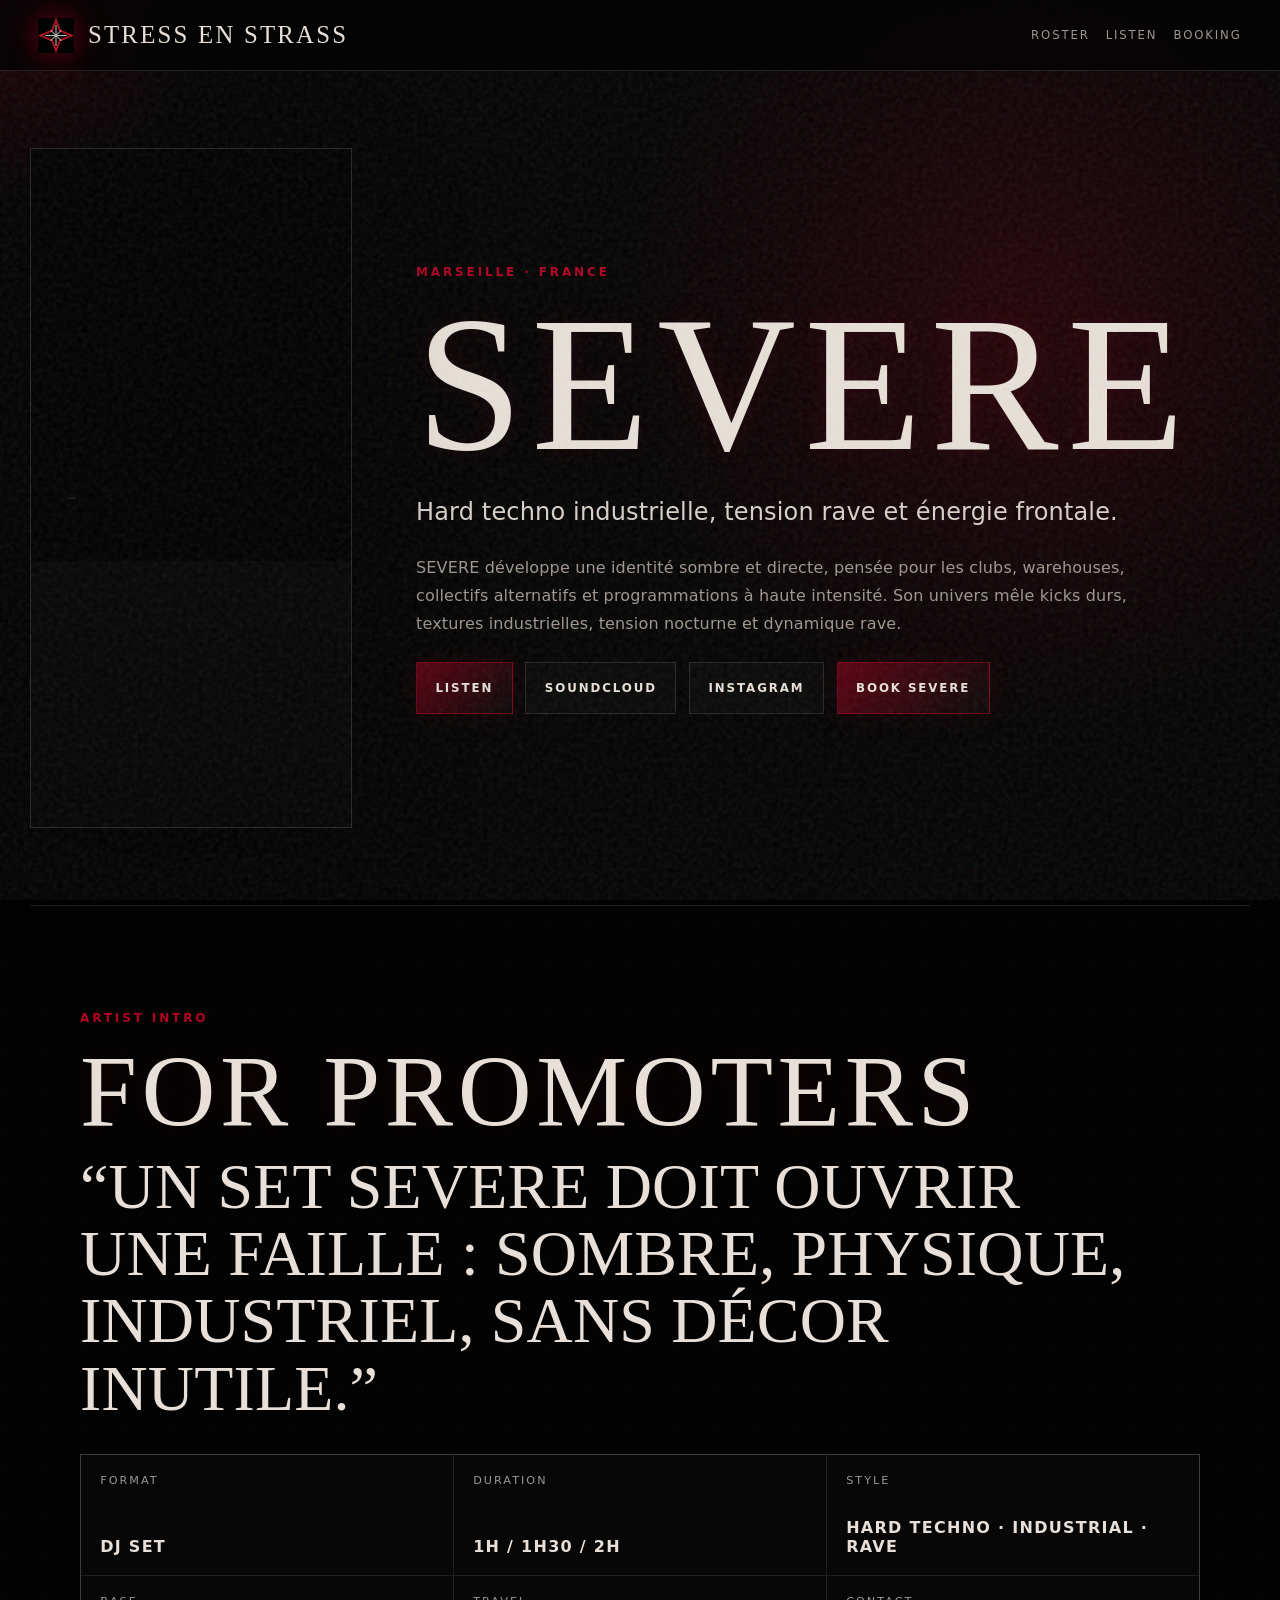
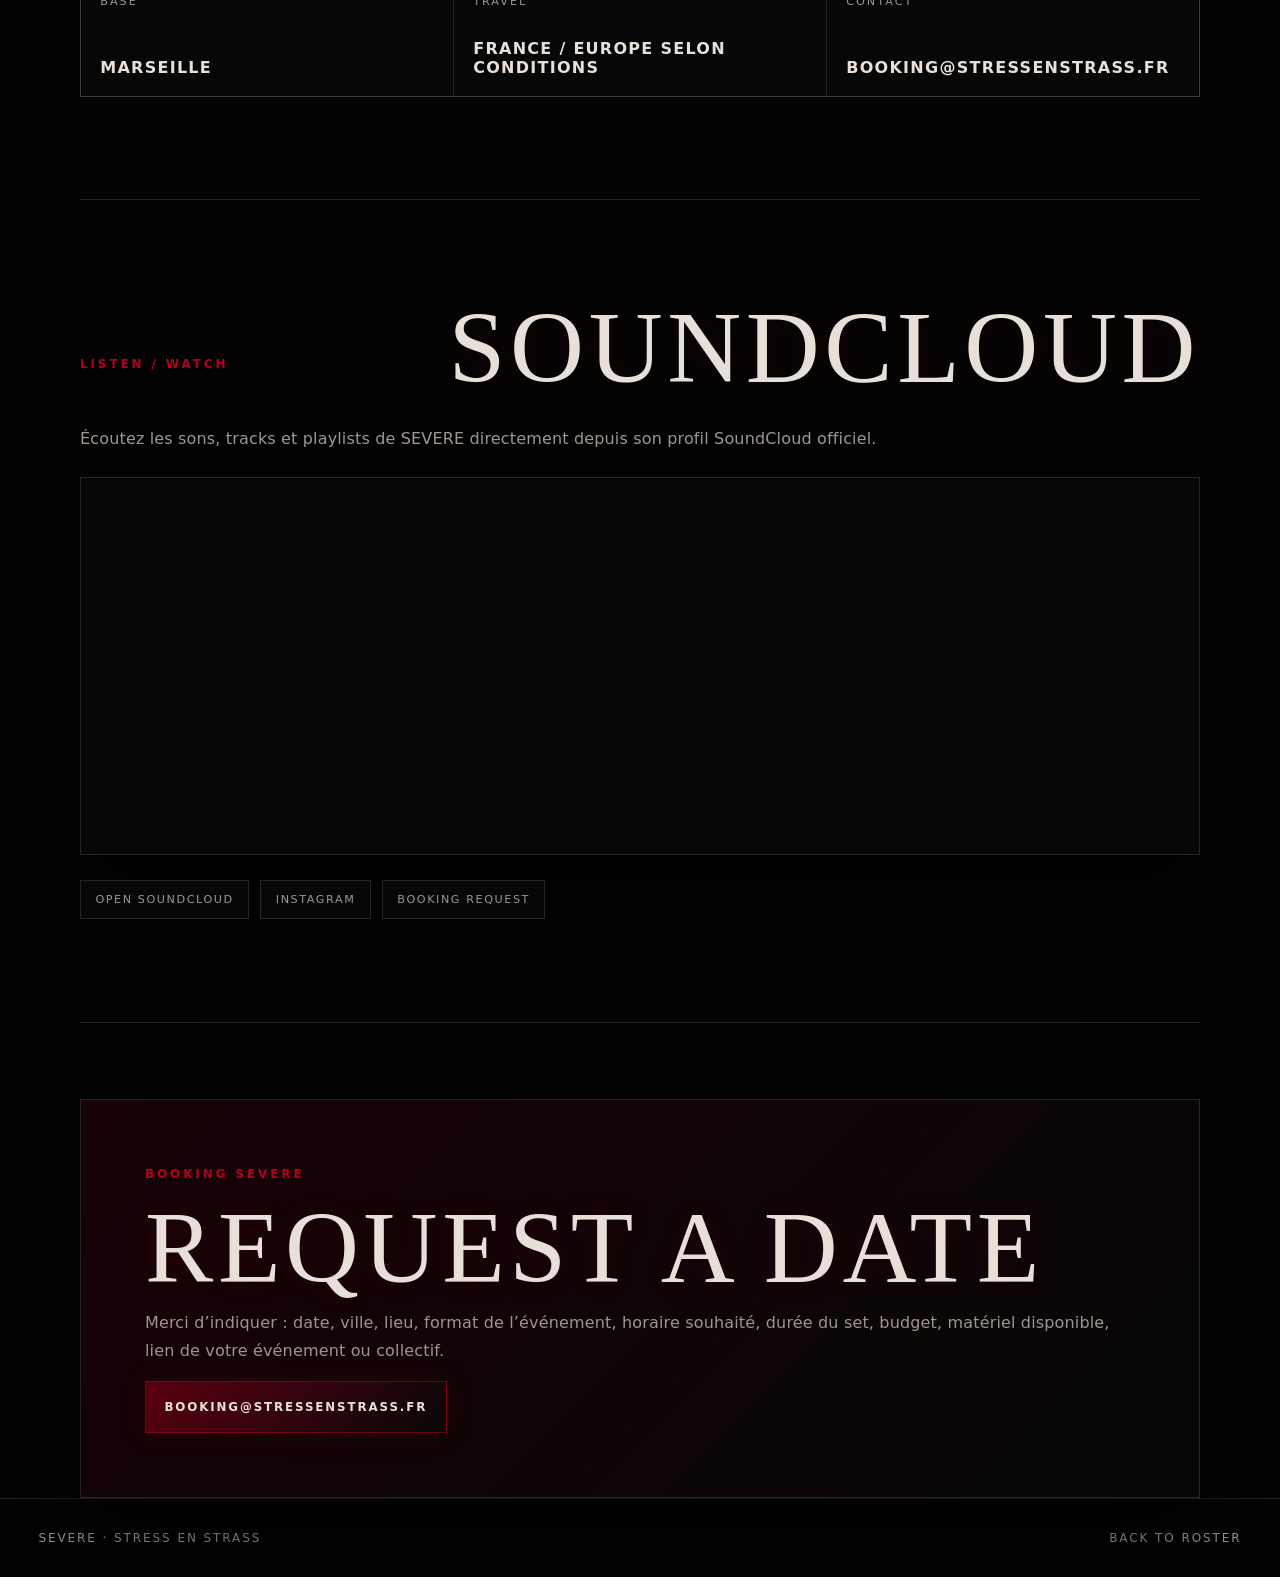
==== commit 31cb5597: "Add files via upload" ====
--- a/artists/severe.html
+++ b/artists/severe.html
@@ -1,64 +1,72 @@
 <!doctype html>
 <html lang="fr">
 <head>
-  <meta charset="utf-8">
-  <meta name="viewport" content="width=device-width, initial-scale=1">
-  <title>SEVERE — Artiste techno industrielle | STRESS EN STRASS</title>
-  <meta name="description" content="SEVERE, artiste techno industrielle et hard techno disponible au booking via STRESS EN STRASS.">
-  <link rel="canonical" href="https://stressenstrass.fr/artists/severe.html">
-  <link rel="icon" href="../assets/favicon.svg" type="image/svg+xml">
-  <link rel="stylesheet" href="../style.css">
+  <meta charset="utf-8" />
+  <meta name="viewport" content="width=device-width, initial-scale=1" />
+  <title>SEVERE — Booking hard techno industrielle Marseille | STRESS EN STRASS</title>
+  <meta name="description" content="Bookez SEVERE, artiste basée à Marseille, univers hard techno, industriel et rave. SoundCloud, réseaux, bio, infos booking et demande de date." />
+  <meta name="keywords" content="SEVERE SoundCloud, severefrommars, SEVERE DJ Marseille, booking hard techno Marseille, DJ techno industrielle France" />
+  <meta name="robots" content="index,follow" />
+  <link rel="canonical" href="https://stressenstrass.fr/artists/severe.html" />
+  <meta property="og:title" content="SEVERE — Hard techno / Industrial / Rave" />
+  <meta property="og:description" content="Page artiste officielle SEVERE via STRESS EN STRASS. Écoute, réseaux et demande de booking." />
+  <meta property="og:type" content="profile" />
+  <meta property="og:url" content="https://stressenstrass.fr/artists/severe.html" />
+  <meta property="og:image" content="https://stressenstrass.fr/assets/severe.jpg" />
+  <meta name="twitter:card" content="summary_large_image" />
+  <link rel="icon" href="../assets/favicon.svg" type="image/svg+xml" />
+  <link rel="stylesheet" href="../style.css" />
 </head>
 <body>
-<div class="page">
-  <nav class="nav">
-    <a class="brand" href="../index.html"><span class="sigil"><svg viewBox="0 0 100 100" fill="none"><path d="M50 6L61 36L94 50L61 64L50 94L39 64L6 50L39 36L50 6Z" stroke="#b81423" stroke-width="5"/><path d="M50 20V80M20 50H80M35 35L65 65M65 35L35 65" stroke="#f2f0ec" stroke-width="3" opacity=".75"/></svg></span><span class="brand-name">Stress en Strass</span></a>
-    <div class="nav-links"><a href="../index.html#roster">Roster</a><a href="#booking">Booking</a></div>
-  </nav>
-
-  <header class="artist-hero">
-    <div class="visual"></div>
-    <div class="info reveal">
-      <div class="kicker">Artist profile</div>
-      <h1>SEVERE</h1>
-      <p>Techno industrielle, hard techno et tension rave. SEVERE construit des sets sombres, physiques et directs, pensés pour les clubs, collectifs et programmations underground.</p>
-      <div class="cta-row"><a class="btn primary" href="mailto:booking@stressenstrass.fr?subject=Booking%20SEVERE">Book SEVERE</a><a class="btn" href="#links">Réseaux</a></div>
-    </div>
+  <div class="grain" aria-hidden="true"></div><div class="cursor-glow" aria-hidden="true"></div>
+  <header class="site-header">
+    <a class="brand" href="../index.html"><img src="../assets/favicon.svg" alt="Logo tribal STRESS EN STRASS" /><span>STRESS EN STRASS</span></a>
+    <nav><a href="../index.html#roster">Roster</a><a href="#listen">Listen</a><a href="#booking">Booking</a></nav>
   </header>
-
-  <section class="facts">
-    <div class="fact"><span>Style</span><strong>Industrial / hard techno</strong></div>
-    <div class="fact"><span>Format</span><strong>DJ set</strong></div>
-    <div class="fact"><span>Base</span><strong>France</strong></div>
-    <div class="fact"><span>Contact</span><strong>booking@stressenstrass.fr</strong></div>
-  </section>
-
-  <section class="section grid reveal">
-    <h2 class="section-title" style="grid-column:span 12">Profile</h2>
-    <div class="manifest">SEVERE appartient à une esthétique brute : rythmiques frontales, textures froides, tension continue et énergie warehouse.</div>
-    <div class="copy">Disponible pour DJ sets en club, open air, collectif, événement privé ou programmation techno indépendante. Ajoute ici sa vraie bio, ses références, ses dates passées et ses liens d’écoute.</div>
-  </section>
-
-  <section id="links" class="section reveal">
-    <h2 class="section-title">Links</h2>
-    <div class="links">
-      <a class="btn" href="#">Instagram</a>
-      <a class="btn" href="#">SoundCloud</a>
-      <a class="btn" href="#">YouTube</a>
-      <a class="btn" href="#">TikTok</a>
-    </div>
-  </section>
-
-  <section id="booking" class="section reveal">
-    <h2 class="section-title">Booking</h2>
-    <div class="booking-panel">
-      <p>Pour booker SEVERE, précise la date, la ville, le lieu, le type d’événement, la durée du set, le budget et les conditions techniques.</p>
-      <a class="btn primary" href="mailto:booking@stressenstrass.fr?subject=Booking%20SEVERE&body=Bonjour%2C%0A%0AJe%20souhaite%20booker%20SEVERE.%0A%0ADate%20%3A%0AVille%20%2F%20lieu%20%3A%0AFormat%20%3A%0AHoraire%20%2F%20dur%C3%A9e%20%3A%0ABudget%20%3A%0AMat%C3%A9riel%20sur%20place%20%3A%0A%0AMerci%2C">Demande booking</a>
-    </div>
-  </section>
-
-  <footer class="footer"><span>© STRESS EN STRASS</span><span>SEVERE · Artist profile</span></footer>
-</div>
-<script src="../script.js"></script>
+  <main>
+    <section class="artist-hero reveal">
+      <div class="artist-portrait"><img src="../assets/severe.jpg" alt="SEVERE — artiste hard techno et techno industrielle à Marseille" /></div>
+      <div class="artist-copy">
+        <p class="eyebrow">Marseille · France</p>
+        <h1>SEVERE</h1>
+        <p class="lead">Hard techno industrielle, tension rave et énergie frontale.</p>
+        <p>SEVERE développe une identité sombre et directe, pensée pour les clubs, warehouses, collectifs alternatifs et programmations à haute intensité. Son univers mêle kicks durs, textures industrielles, tension nocturne et dynamique rave.</p>
+        <div class="actions">
+          <a class="btn primary" href="#listen">Listen</a>
+          <a class="btn ghost" href="https://soundcloud.com/severefrommars" target="_blank" rel="noopener">SoundCloud</a>
+          <a class="btn ghost" href="https://www.instagram.com/severefrommars/" target="_blank" rel="noopener">Instagram</a>
+          <a class="btn primary" href="mailto:booking@stressenstrass.fr?subject=Booking%20SEVERE">Book SEVERE</a>
+        </div>
+      </div>
+    </section>
+    <section class="block reveal intro-track">
+      <p class="eyebrow">Artist intro</p>
+      <h2>For promoters</h2>
+      <p class="big-quote">“Un set SEVERE doit ouvrir une faille : sombre, physique, industriel, sans décor inutile.”</p>
+      <div class="spec-grid">
+        <div><span>Format</span><strong>DJ set</strong></div><div><span>Duration</span><strong>1h / 1h30 / 2h</strong></div><div><span>Style</span><strong>Hard techno · Industrial · Rave</strong></div><div><span>Base</span><strong>Marseille</strong></div><div><span>Travel</span><strong>France / Europe selon conditions</strong></div><div><span>Contact</span><strong>booking@stressenstrass.fr</strong></div>
+      </div>
+    </section>
+    <section id="listen" class="block reveal listen-section">
+      <div class="section-head"><p class="eyebrow">Listen / Watch</p><h2>SoundCloud</h2></div>
+      <p>Écoutez les sons, tracks et playlists de SEVERE directement depuis son profil SoundCloud officiel.</p>
+      <div class="player-frame">
+        <iframe title="SEVERE SoundCloud player" width="100%" height="360" scrolling="no" frameborder="no" allow="autoplay" src="https://w.soundcloud.com/player/?url=https%3A//soundcloud.com/severefrommars&color=%23b30022&auto_play=false&hide_related=false&show_comments=false&show_user=true&show_reposts=false&show_teaser=true&visual=true"></iframe>
+      </div>
+      <div class="mini-links full">
+        <a href="https://soundcloud.com/severefrommars" target="_blank" rel="noopener">Open SoundCloud</a>
+        <a href="https://www.instagram.com/severefrommars/" target="_blank" rel="noopener">Instagram</a>
+        <a href="mailto:booking@stressenstrass.fr?subject=Booking%20SEVERE">Booking request</a>
+      </div>
+    </section>
+    <section id="booking" class="block reveal booking-panel">
+      <p class="eyebrow">Booking SEVERE</p>
+      <h2>Request a date</h2>
+      <p>Merci d’indiquer : date, ville, lieu, format de l’événement, horaire souhaité, durée du set, budget, matériel disponible, lien de votre événement ou collectif.</p>
+      <a class="btn primary" href="mailto:booking@stressenstrass.fr?subject=Booking%20SEVERE&body=Date%20:%0AVille%20:%0ALieu%20:%0AType%20d'evenement%20:%0AHoraire%20souhaite%20:%0ADuree%20du%20set%20:%0ABudget%20:%0AMateriel%20disponible%20:%0ALien%20evenement%20:%0AMessage%20:">booking@stressenstrass.fr</a>
+    </section>
+  </main>
+  <footer><span>SEVERE · STRESS EN STRASS</span><span><a href="../index.html">Back to roster</a></span></footer>
+  <script src="../script.js" defer></script>
 </body>
-</html>
+</html>
--- a/style.css
+++ b/style.css
@@ -1,21 +1,3 @@
-@font-face {
-  font-family: "Gothicum";
-  src: url("./assets/fonts/gothicum.ttf") format("truetype");
-  font-display: swap;
-}
-
-:root{
-  --bg:#030303;
-  --panel:#080808;
-  --line:rgba(255,255,255,.12);
-  --text:#f2f0ec;
-  --muted:#9a9690;
-  --blood:#7b0f19;
-  --blood2:#b81423;
-  --steel:#1a1a1a;
-  --font-title:"Gothicum", "UnifrakturCook", "Cinzel", Georgia, serif;
-  --font-body:Inter, Arial, Helvetica, sans-serif;
-}
-
-*{box-sizing:border-box}html{scroll-behavior:smooth}body{margin:0;background:var(--bg);color:var(--text);font-family:var(--font-body);overflow-x:hidden;}
-body::before{content:"";position:fixed;inset:0;pointer-events:none;background:radial-gradient(circle at var(--mx,50%) var(--my,20%),rgba(123,15,25,.22),transparent 25rem),linear-gradient(rgba(255,255,255,.025) 1px,transparent 1px),linear-gradient(90deg,rgba(255,255,255,.018) 1px,transparent 1px);background-size:auto,48px 48px,48px 48px;mix-blend-mode:screen;opacity:.9;z-index:0}body::after{content:"";position:fixed;inset:0;pointer-events:none;background:repeating-linear-gradient(0deg,rgba(255,255,255,.035) 0 1px,transparent 1px 4px);opacity:.08;z-index:1}.page{position:relative;z-index:2}.nav{position:fixed;top:0;left:0;right:0;z-index:20;display:flex;align-items:center;justify-content:space-between;padding:20px clamp(18px,4vw,54px);background:linear-gradient(to bottom,rgba(0,0,0,.82),rgba(0,0,0,0));backdrop-filter:blur(8px)}.brand{display:flex;align-items:center;gap:12px;color:var(--text);text-decoration:none}.sigil{width:42px;height:42px;border:1px solid var(--line);display:grid;place-items:center;background:#050505}.sigil svg{width:26px;height:26px}.brand-name{font-family:var(--font-title);letter-spacing:.08em;font-size:20px;text-transform:uppercase}.nav-links{display:flex;gap:18px}.nav-links a{color:var(--muted);text-decoration:none;text-transform:uppercase;font-size:12px;letter-spacing:.18em}.nav-links a:hover{color:var(--text)}.hero{min-height:100svh;display:grid;place-items:end start;padding:140px clamp(18px,6vw,80px) 70px;border-bottom:1px solid var(--line);background:linear-gradient(90deg,rgba(0,0,0,.95),rgba(0,0,0,.6),rgba(0,0,0,.95)),url('./assets/severe.jpg');background-size:cover;background-position:center}.kicker{color:var(--blood2);font-size:12px;letter-spacing:.32em;text-transform:uppercase;margin-bottom:18px}.hero h1{font-family:var(--font-title);font-size:clamp(56px,13vw,180px);line-height:.78;margin:0;text-transform:uppercase;letter-spacing:.03em;text-shadow:0 0 34px rgba(123,15,25,.48)}.hero p{max-width:720px;font-size:clamp(17px,2vw,24px);line-height:1.45;color:#d7d2cc;margin:28px 0 34px}.cta-row{display:flex;gap:12px;flex-wrap:wrap}.btn{display:inline-flex;align-items:center;justify-content:center;min-height:48px;padding:0 20px;border:1px solid var(--line);background:#080808;color:var(--text);text-decoration:none;text-transform:uppercase;letter-spacing:.16em;font-size:12px;transition:.2s}.btn.primary{background:var(--blood);border-color:rgba(184,20,35,.8)}.btn:hover{transform:translateY(-2px);filter:brightness(1.25)}.marquee{overflow:hidden;border-block:1px solid var(--line);background:#050505}.marquee div{white-space:nowrap;padding:14px 0;animation:marquee 22s linear infinite;color:#bbb;font-size:12px;letter-spacing:.26em;text-transform:uppercase}@keyframes marquee{from{transform:translateX(0)}to{transform:translateX(-50%)}}.section{padding:90px clamp(18px,6vw,80px);border-bottom:1px solid var(--line)}.section-title{font-family:var(--font-title);font-size:clamp(40px,7vw,96px);line-height:.9;margin:0 0 34px;text-transform:uppercase}.grid{display:grid;grid-template-columns:repeat(12,1fr);gap:18px}.manifest{grid-column:span 7;font-size:clamp(20px,2.3vw,34px);line-height:1.12}.copy{grid-column:span 5;color:var(--muted);line-height:1.75}.artist-card{grid-column:span 5;min-height:520px;position:relative;overflow:hidden;border:1px solid var(--line);background:#080808;text-decoration:none;color:var(--text)}.artist-card img{position:absolute;inset:0;width:100%;height:100%;object-fit:cover;filter:grayscale(1) contrast(1.15) brightness(.62);transition:.5s}.artist-card:hover img{transform:scale(1.045);filter:grayscale(.2) contrast(1.2) brightness(.78)}.artist-card .meta{position:absolute;inset:auto 0 0 0;padding:26px;background:linear-gradient(to top,rgba(0,0,0,.95),transparent)}.artist-card h3{font-family:var(--font-title);font-size:clamp(44px,7vw,86px);line-height:.82;margin:0;text-transform:uppercase}.artist-card p{margin:14px 0 0;color:#bcb6ae;text-transform:uppercase;letter-spacing:.16em;font-size:12px}.empty-card{grid-column:span 7;border:1px dashed var(--line);min-height:520px;padding:32px;display:flex;align-items:end;background:linear-gradient(135deg,#080808,#030303)}.empty-card h3{font-family:var(--font-title);font-size:44px;margin:0 0 12px}.empty-card p{color:var(--muted);line-height:1.7;max-width:520px}.booking-panel{border:1px solid var(--line);background:linear-gradient(135deg,#0a0a0a,#030303);padding:34px;display:grid;grid-template-columns:1.3fr .7fr;gap:28px}.booking-panel p{color:var(--muted);line-height:1.7;margin:0}.footer{padding:38px clamp(18px,6vw,80px);display:flex;justify-content:space-between;gap:18px;flex-wrap:wrap;color:var(--muted);font-size:12px;text-transform:uppercase;letter-spacing:.16em}.artist-hero{min-height:88svh;display:grid;grid-template-columns:1fr 1fr;border-bottom:1px solid var(--line)}.artist-hero .visual{background:url('../assets/severe.jpg') center/cover;filter:grayscale(1) contrast(1.18) brightness(.72);min-height:520px}.artist-hero .info{padding:140px clamp(18px,6vw,70px) 60px;display:flex;flex-direction:column;justify-content:end;background:linear-gradient(135deg,#060606,#010101)}.artist-hero h1{font-family:var(--font-title);font-size:clamp(72px,13vw,160px);line-height:.78;margin:0;text-transform:uppercase}.artist-hero p{font-size:20px;color:#cfc8bf;line-height:1.55}.facts{display:grid;grid-template-columns:repeat(4,1fr);gap:1px;background:var(--line);border-block:1px solid var(--line)}.fact{background:#050505;padding:24px}.fact span{display:block;color:var(--muted);font-size:11px;text-transform:uppercase;letter-spacing:.18em;margin-bottom:8px}.fact strong{font-size:14px;text-transform:uppercase}.links{display:flex;gap:10px;flex-wrap:wrap;margin-top:20px}.reveal{opacity:0;transform:translateY(20px);transition:.65s}.reveal.visible{opacity:1;transform:none}@media(max-width:850px){.nav-links{display:none}.hero{min-height:88svh}.grid,.booking-panel,.artist-hero{display:block}.manifest,.copy,.artist-card,.empty-card{margin-bottom:18px}.artist-card,.empty-card{min-height:420px}.facts{grid-template-columns:1fr 1fr}.artist-hero .visual{min-height:420px}.artist-hero .info{padding-top:60px}.booking-panel .btn{margin-top:22px;width:100%}}
+@font-face{font-family:"Gothicum";src:url("assets/fonts/gothicum.ttf") format("truetype");font-display:swap}
+:root{--bg:#030303;--panel:#090909;--text:#e8e0d8;--muted:#9f9690;--line:rgba(255,255,255,.12);--blood:#b30022;--blood2:#5b0010;--shadow:0 24px 80px rgba(0,0,0,.7)}
+*{box-sizing:border-box}html{scroll-behavior:smooth}body{margin:0;color:var(--text);background:radial-gradient(circle at 80% 10%,rgba(179,0,34,.18),transparent 26rem),linear-gradient(135deg,rgba(255,255,255,.035) 1px,transparent 1px) 0 0/42px 42px,var(--bg);font-family:Inter,ui-sans-serif,system-ui,-apple-system,BlinkMacSystemFont,"Segoe UI",sans-serif;letter-spacing:.01em}a{color:inherit;text-decoration:none}img{max-width:100%;display:block}.grain{position:fixed;inset:0;pointer-events:none;opacity:.18;z-index:10;background-image:url("data:image/svg+xml,%3Csvg viewBox='0 0 200 200' xmlns='http://www.w3.org/2000/svg'%3E%3Cfilter id='n'%3E%3CfeTurbulence type='fractalNoise' baseFrequency='.9' numOctaves='3' stitchTiles='stitch'/%3E%3C/filter%3E%3Crect width='100%25' height='100%25' filter='url(%23n)' opacity='.5'/%3E%3C/svg%3E")}.cursor-glow{position:fixed;width:28rem;height:28rem;border-radius:50%;background:radial-gradient(circle,rgba(179,0,34,.16),transparent 65%);transform:translate(-50%,-50%);pointer-events:none;z-index:0;mix-blend-mode:screen}.site-header{position:sticky;top:0;z-index:20;display:flex;justify-content:space-between;align-items:center;padding:1.1rem clamp(1rem,3vw,3rem);background:rgba(3,3,3,.78);backdrop-filter:blur(18px);border-bottom:1px solid var(--line)}.brand{display:flex;gap:.9rem;align-items:center;font-family:"Gothicum",Georgia,serif;font-size:clamp(1.05rem,2.2vw,1.55rem);letter-spacing:.09em;text-transform:uppercase}.brand img{width:2.2rem;height:2.2rem;filter:drop-shadow(0 0 14px rgba(179,0,34,.6))}nav{display:flex;gap:1rem;align-items:center;text-transform:uppercase;font-size:.73rem;letter-spacing:.16em;color:var(--muted)}nav a:hover,.mini-links a:hover,footer a:hover{color:var(--text)}main{position:relative;z-index:1}.block,.hero{width:min(1120px,calc(100% - 2rem));margin:0 auto;padding:clamp(4rem,8vw,7rem) 0;border-bottom:1px solid var(--line)}.hero{min-height:82vh;display:flex;flex-direction:column;justify-content:center}.eyebrow{margin:0 0 1.1rem;color:var(--blood);text-transform:uppercase;font-size:.75rem;letter-spacing:.24em;font-weight:800}h1,h2,h3{font-family:"Gothicum",Georgia,serif;text-transform:uppercase;font-weight:400;line-height:.88;margin:0;letter-spacing:.045em;text-shadow:0 0 26px rgba(179,0,34,.14)}h1{font-size:clamp(4.5rem,13vw,12rem);max-width:1000px}h2{font-size:clamp(3rem,8vw,7rem)}h3{font-size:clamp(2.5rem,7vw,5.8rem)}.lead{font-size:clamp(1.15rem,2vw,1.5rem);line-height:1.5;color:#d8d1ca;max-width:760px}p{line-height:1.75;color:var(--muted)}.hero-line{height:1px;width:100%;background:linear-gradient(90deg,var(--blood),transparent);margin:2rem 0}.actions{display:flex;flex-wrap:wrap;gap:.8rem;margin-top:1.5rem}.btn{display:inline-flex;align-items:center;justify-content:center;padding:1rem 1.15rem;min-height:3.25rem;border:1px solid var(--line);text-transform:uppercase;font-size:.74rem;letter-spacing:.16em;font-weight:900;transition:.25s ease;background:#080808}.btn.primary{border-color:rgba(179,0,34,.55);background:linear-gradient(135deg,var(--blood2),#080808);box-shadow:0 0 30px rgba(179,0,34,.12)}.btn:hover{transform:translateY(-2px);border-color:var(--blood)}.section-head{display:flex;justify-content:space-between;align-items:end;gap:1rem;margin-bottom:2rem}.artist-card{display:grid;grid-template-columns:.9fr 1.1fr;border:1px solid var(--line);background:linear-gradient(135deg,rgba(255,255,255,.05),rgba(255,255,255,.015));box-shadow:var(--shadow);overflow:hidden}.artist-image{min-height:460px;background:#111;overflow:hidden;position:relative}.artist-image img{width:100%;height:100%;object-fit:cover;filter:grayscale(1) contrast(1.22) brightness(.76);transition:1s ease}.artist-card:hover img{transform:scale(1.04);filter:grayscale(.75) contrast(1.28) brightness(.85)}.artist-content{padding:clamp(1.5rem,4vw,3rem);display:flex;flex-direction:column;justify-content:end}.tagline{text-transform:uppercase;letter-spacing:.18em;font-size:.76rem;color:var(--blood);font-weight:900}.mini-links{display:flex;flex-wrap:wrap;gap:.7rem;margin-top:1.6rem}.mini-links a{border:1px solid var(--line);padding:.75rem .9rem;text-transform:uppercase;font-size:.7rem;letter-spacing:.14em;color:var(--muted);background:#070707}.mini-links.full{justify-content:flex-start}.coming-soon{margin-top:1rem;border:1px dashed var(--line);padding:1rem;color:var(--muted);display:flex;justify-content:space-between;gap:1rem;align-items:center}.coming-soon span{font-family:"Gothicum",Georgia,serif;text-transform:uppercase;font-size:1.6rem;color:var(--text)}.booking-panel{background:linear-gradient(135deg,rgba(179,0,34,.12),rgba(255,255,255,.02));padding:clamp(2rem,5vw,4rem);margin-top:clamp(3rem,6vw,5rem);border:1px solid var(--line);box-shadow:var(--shadow)}.artist-hero{width:min(1220px,calc(100% - 2rem));margin:0 auto;padding:clamp(3rem,6vw,5rem) 0;display:grid;grid-template-columns:.85fr 1.15fr;gap:clamp(1.5rem,5vw,4rem);align-items:center;min-height:85vh;border-bottom:1px solid var(--line)}.artist-portrait{border:1px solid var(--line);min-height:680px;background:#090909;box-shadow:var(--shadow);overflow:hidden;position:relative}.artist-portrait:after,.artist-image:after{content:"";position:absolute;inset:0;background:linear-gradient(180deg,transparent,rgba(0,0,0,.55));pointer-events:none}.artist-portrait img{width:100%;height:100%;object-fit:cover;filter:grayscale(1) contrast(1.28) brightness(.72)}.artist-copy h1{font-size:clamp(5rem,15vw,13rem)}.big-quote{font-family:"Gothicum",Georgia,serif;font-size:clamp(2rem,5vw,4.8rem);line-height:1.05;color:var(--text);max-width:1050px;margin:1rem 0 2rem;text-transform:uppercase}.spec-grid{display:grid;grid-template-columns:repeat(3,1fr);gap:1px;background:var(--line);border:1px solid var(--line)}.spec-grid div{background:#070707;padding:1.2rem;min-height:120px;display:flex;flex-direction:column;justify-content:space-between}.spec-grid span{font-size:.7rem;letter-spacing:.18em;text-transform:uppercase;color:var(--muted)}.spec-grid strong{font-size:1rem;color:var(--text);text-transform:uppercase;letter-spacing:.08em}.listen-section p{max-width:800px}.player-frame{border:1px solid var(--line);background:#070707;padding:.5rem;box-shadow:var(--shadow);margin-top:1.5rem}.player-frame iframe{display:block;filter:grayscale(.25) contrast(1.05)}footer{display:flex;justify-content:space-between;gap:1rem;padding:2rem clamp(1rem,3vw,3rem);color:var(--muted);font-size:.75rem;text-transform:uppercase;letter-spacing:.16em;border-top:1px solid var(--line)}.reveal{opacity:0;transform:translateY(26px);transition:opacity .7s ease,transform .7s ease}.reveal.visible{opacity:1;transform:none}@media(max-width:850px){.site-header{align-items:flex-start;gap:1rem;flex-direction:column}nav{flex-wrap:wrap}.artist-card,.artist-hero{grid-template-columns:1fr}.artist-portrait,.artist-image{min-height:420px}.spec-grid{grid-template-columns:1fr}.coming-soon{display:block}h1{font-size:clamp(3.8rem,18vw,7rem)}.section-head{display:block}footer{flex-direction:column}}
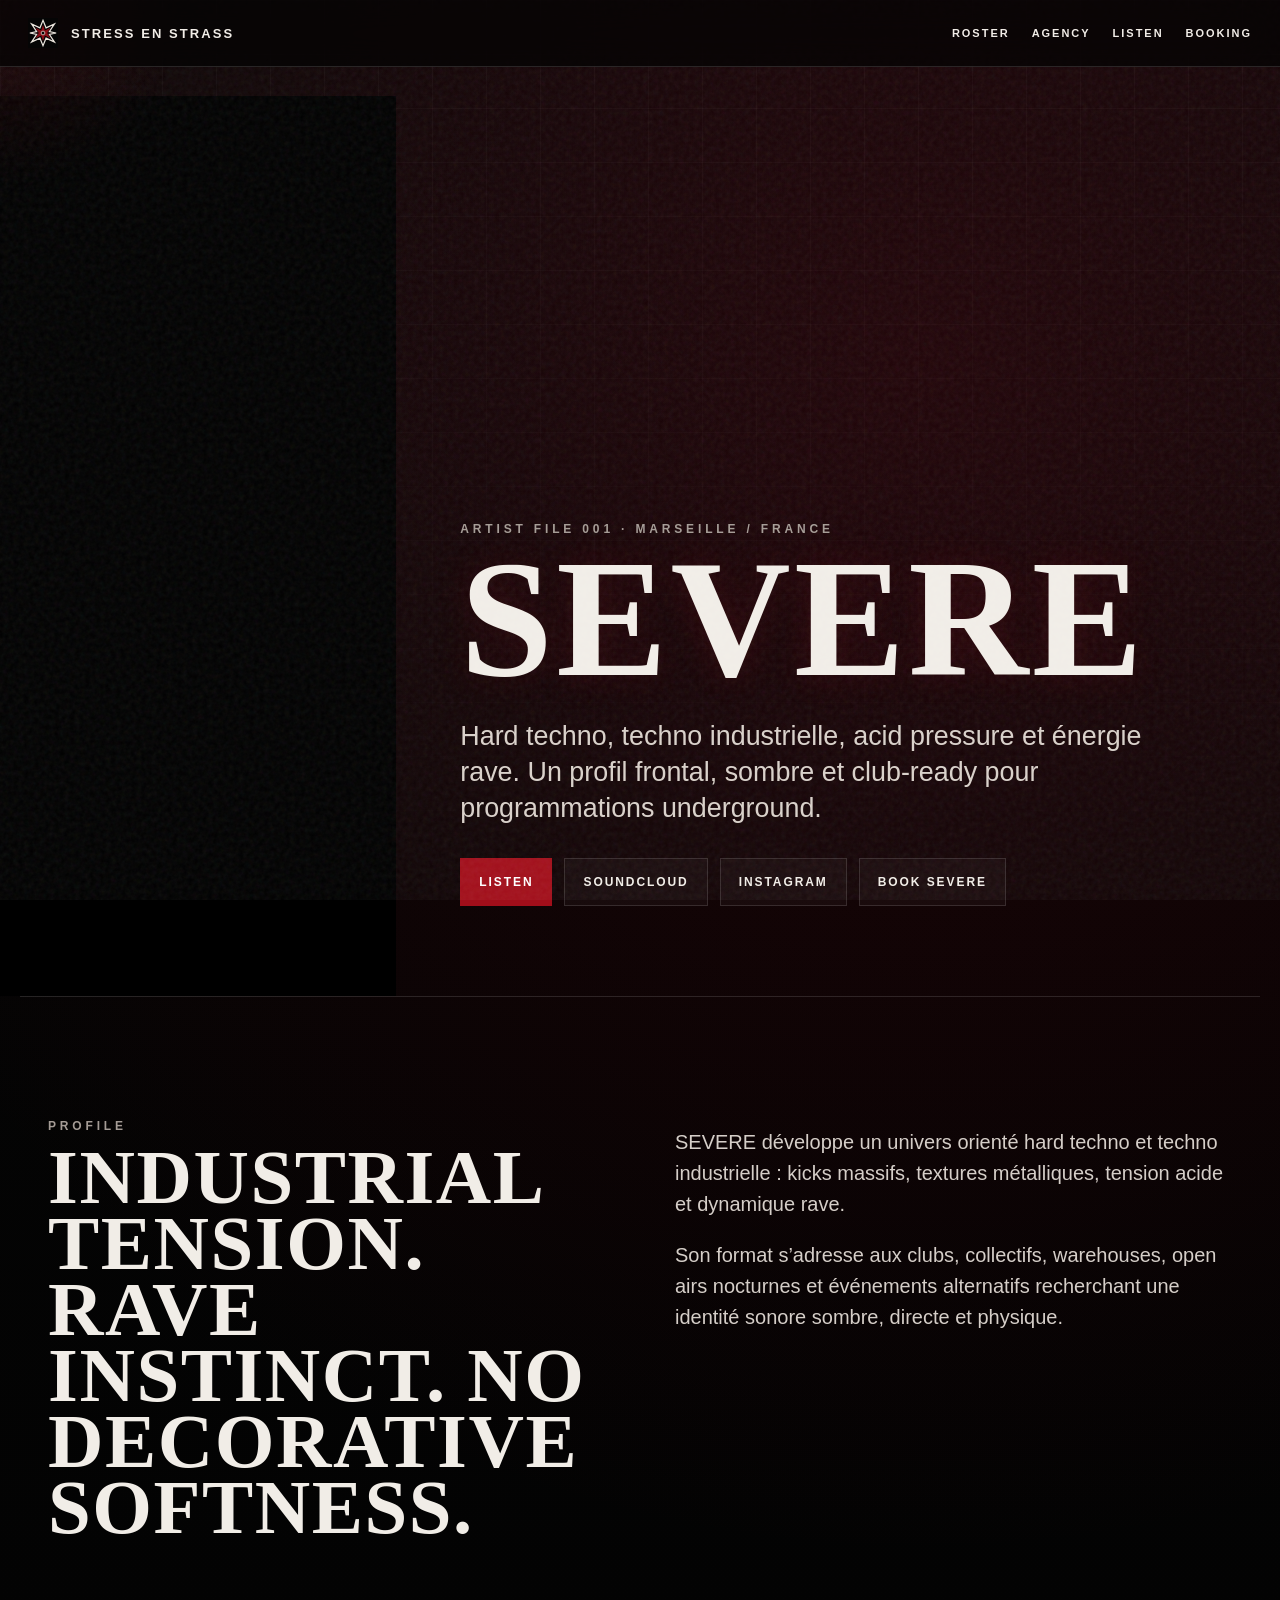
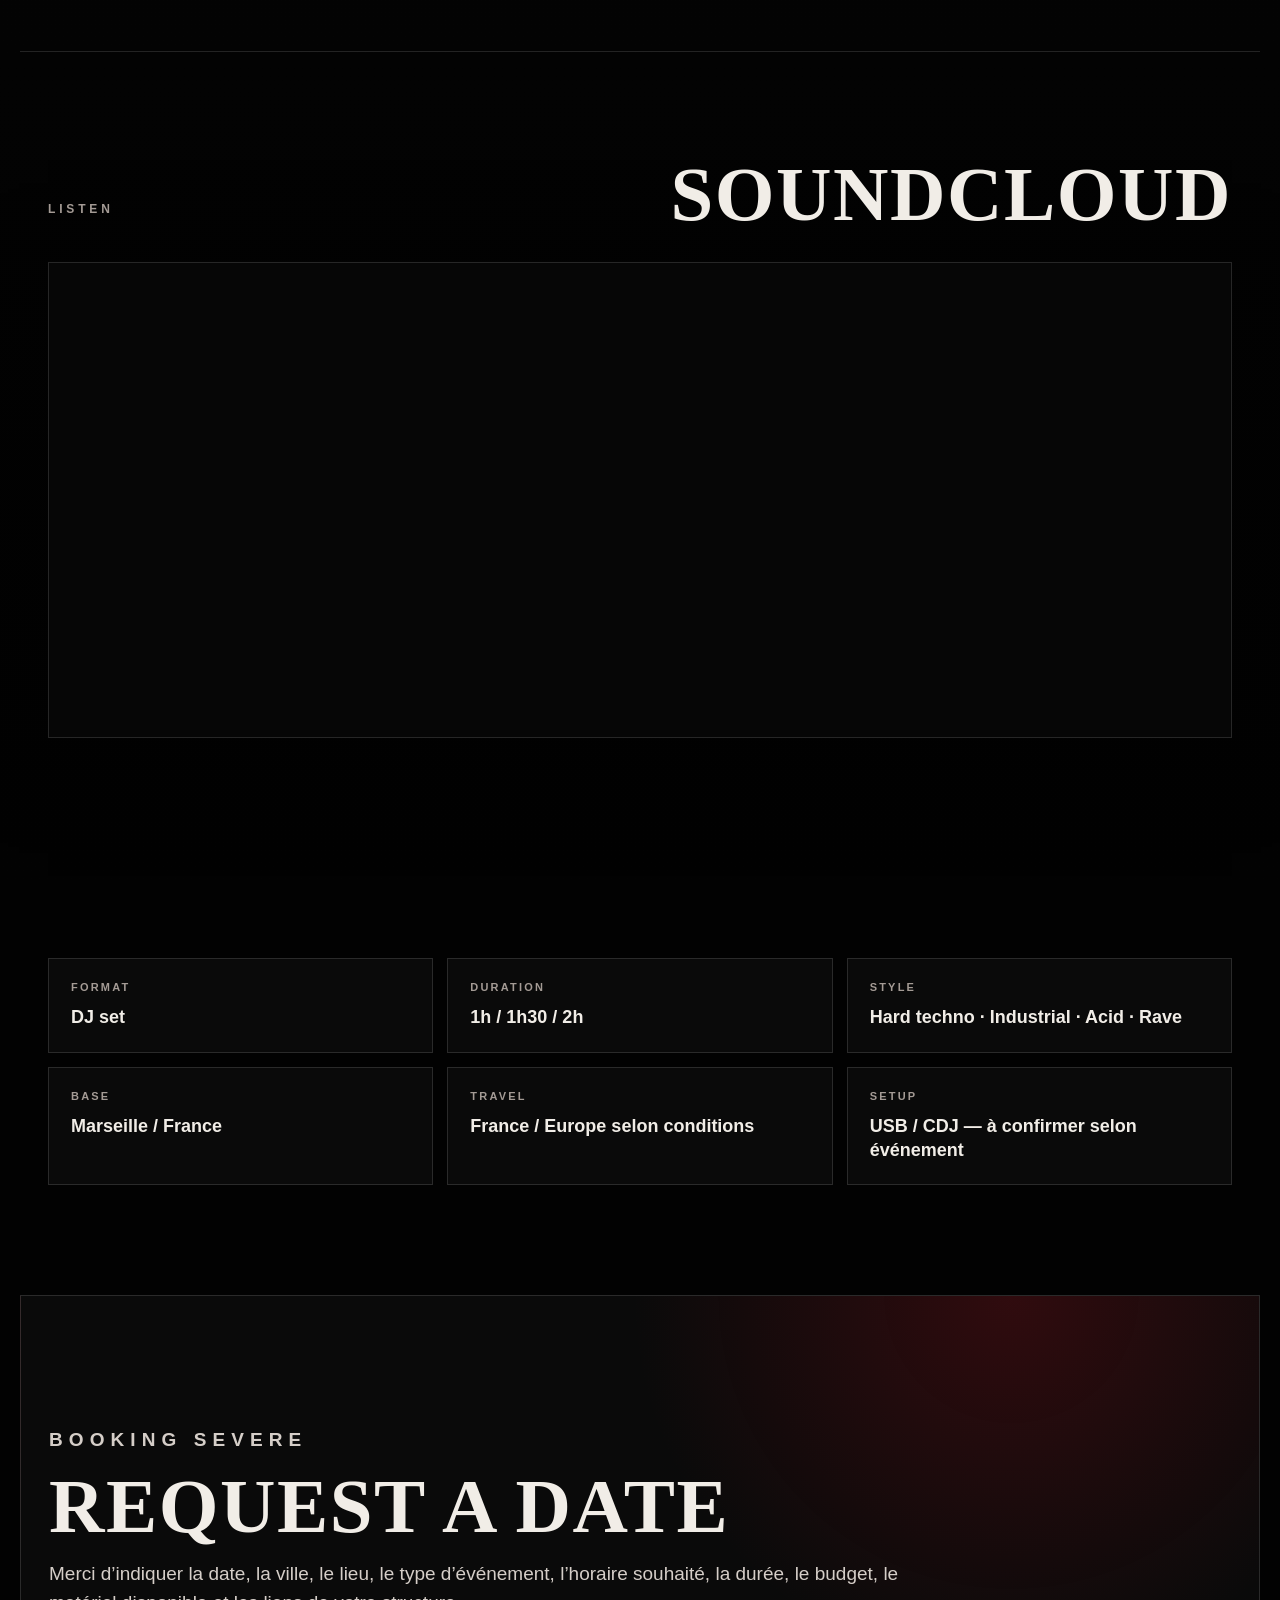
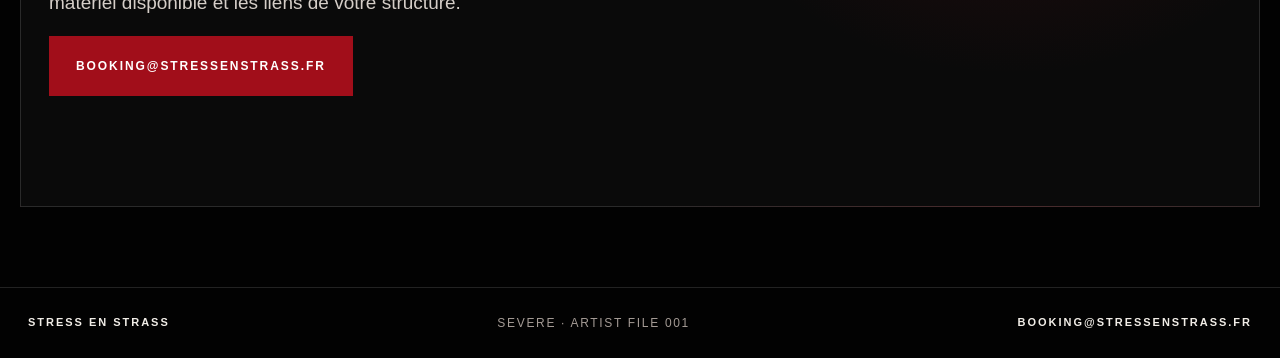
==== commit 8d11c03e: "Add files via upload" ====
--- a/artists/severe.html
+++ b/artists/severe.html
@@ -3,70 +3,127 @@
 <head>
   <meta charset="utf-8" />
   <meta name="viewport" content="width=device-width, initial-scale=1" />
-  <title>SEVERE — Booking hard techno industrielle Marseille | STRESS EN STRASS</title>
-  <meta name="description" content="Bookez SEVERE, artiste basée à Marseille, univers hard techno, industriel et rave. SoundCloud, réseaux, bio, infos booking et demande de date." />
-  <meta name="keywords" content="SEVERE SoundCloud, severefrommars, SEVERE DJ Marseille, booking hard techno Marseille, DJ techno industrielle France" />
-  <meta name="robots" content="index,follow" />
+  <title>SEVERE — Artiste hard techno & techno industrielle | STRESS EN STRASS</title>
+  <meta name="description" content="Page artiste SEVERE. Hard techno, techno industrielle, acid et rave. Disponible en booking via STRESS EN STRASS." />
+  <meta name="keywords" content="SEVERE, SEVERE from Mars, hard techno Marseille, techno industrielle, booking DJ techno, artiste techno underground, SoundCloud SEVERE" />
+  <meta name="robots" content="index, follow" />
   <link rel="canonical" href="https://stressenstrass.fr/artists/severe.html" />
-  <meta property="og:title" content="SEVERE — Hard techno / Industrial / Rave" />
-  <meta property="og:description" content="Page artiste officielle SEVERE via STRESS EN STRASS. Écoute, réseaux et demande de booking." />
+  <meta property="og:title" content="SEVERE — STRESS EN STRASS" />
+  <meta property="og:description" content="Hard techno, techno industrielle, acid et rave. Booking via STRESS EN STRASS." />
   <meta property="og:type" content="profile" />
   <meta property="og:url" content="https://stressenstrass.fr/artists/severe.html" />
-  <meta property="og:image" content="https://stressenstrass.fr/assets/severe.jpg" />
+  <meta property="og:image" content="https://stressenstrass.fr/assets/img/severe.jpg" />
   <meta name="twitter:card" content="summary_large_image" />
-  <link rel="icon" href="../assets/favicon.svg" type="image/svg+xml" />
+  <link rel="icon" href="../assets/logo.svg" type="image/svg+xml" />
+  <link rel="preload" href="../assets/fonts/gothicum.ttf" as="font" type="font/ttf" crossorigin>
   <link rel="stylesheet" href="../style.css" />
+  <script type="application/ld+json">
+  {
+    "@context": "https://schema.org",
+    "@type": "MusicGroup",
+    "name": "SEVERE",
+    "url": "https://stressenstrass.fr/artists/severe.html",
+    "genre": ["Hard Techno", "Industrial Techno", "Acid", "Rave"],
+    "sameAs": ["https://soundcloud.com/severefrommars", "https://www.instagram.com/severefrommars/"]
+  }
+  </script>
 </head>
 <body>
-  <div class="grain" aria-hidden="true"></div><div class="cursor-glow" aria-hidden="true"></div>
-  <header class="site-header">
-    <a class="brand" href="../index.html"><img src="../assets/favicon.svg" alt="Logo tribal STRESS EN STRASS" /><span>STRESS EN STRASS</span></a>
-    <nav><a href="../index.html#roster">Roster</a><a href="#listen">Listen</a><a href="#booking">Booking</a></nav>
+  <div class="noise"></div>
+  <div class="cursor-glow" aria-hidden="true"></div>
+
+  <header class="site-header" data-reveal>
+    <a class="brand" href="../index.html" aria-label="Accueil STRESS EN STRASS">
+      <img src="../assets/logo.svg" alt="Logo tribal STRESS EN STRASS" class="brand-mark" />
+      <span>STRESS EN STRASS</span>
+    </a>
+    <button class="nav-toggle" aria-label="Ouvrir le menu" aria-expanded="false">MENU</button>
+    <nav class="site-nav" aria-label="Navigation principale">
+      <a href="../index.html#roster">Roster</a>
+      <a href="../index.html#agency">Agency</a>
+      <a href="#listen">Listen</a>
+      <a href="#booking">Booking</a>
+    </nav>
   </header>
+
   <main>
-    <section class="artist-hero reveal">
-      <div class="artist-portrait"><img src="../assets/severe.jpg" alt="SEVERE — artiste hard techno et techno industrielle à Marseille" /></div>
-      <div class="artist-copy">
-        <p class="eyebrow">Marseille · France</p>
+    <section class="artist-hero full-bleed">
+      <div class="artist-visual severe-photo" role="img" aria-label="Photo de SEVERE"></div>
+      <div class="artist-hero-copy" data-reveal>
+        <p class="eyebrow">Artist file 001 · Marseille / France</p>
         <h1>SEVERE</h1>
-        <p class="lead">Hard techno industrielle, tension rave et énergie frontale.</p>
-        <p>SEVERE développe une identité sombre et directe, pensée pour les clubs, warehouses, collectifs alternatifs et programmations à haute intensité. Son univers mêle kicks durs, textures industrielles, tension nocturne et dynamique rave.</p>
-        <div class="actions">
+        <p class="lead">Hard techno, techno industrielle, acid pressure et énergie rave. Un profil frontal, sombre et club-ready pour programmations underground.</p>
+        <div class="hero-actions">
           <a class="btn primary" href="#listen">Listen</a>
-          <a class="btn ghost" href="https://soundcloud.com/severefrommars" target="_blank" rel="noopener">SoundCloud</a>
-          <a class="btn ghost" href="https://www.instagram.com/severefrommars/" target="_blank" rel="noopener">Instagram</a>
-          <a class="btn primary" href="mailto:booking@stressenstrass.fr?subject=Booking%20SEVERE">Book SEVERE</a>
+          <a class="btn" href="https://soundcloud.com/severefrommars" target="_blank" rel="noopener">SoundCloud</a>
+          <a class="btn" href="https://www.instagram.com/severefrommars/" target="_blank" rel="noopener">Instagram</a>
+          <a class="btn" href="mailto:booking@stressenstrass.fr?subject=Booking%20SEVERE">Book SEVERE</a>
         </div>
       </div>
     </section>
-    <section class="block reveal intro-track">
-      <p class="eyebrow">Artist intro</p>
-      <h2>For promoters</h2>
-      <p class="big-quote">“Un set SEVERE doit ouvrir une faille : sombre, physique, industriel, sans décor inutile.”</p>
-      <div class="spec-grid">
-        <div><span>Format</span><strong>DJ set</strong></div><div><span>Duration</span><strong>1h / 1h30 / 2h</strong></div><div><span>Style</span><strong>Hard techno · Industrial · Rave</strong></div><div><span>Base</span><strong>Marseille</strong></div><div><span>Travel</span><strong>France / Europe selon conditions</strong></div><div><span>Contact</span><strong>booking@stressenstrass.fr</strong></div>
+
+    <section class="section split">
+      <div data-reveal>
+        <p class="eyebrow">Profile</p>
+        <h2>Industrial tension. Rave instinct. No decorative softness.</h2>
+      </div>
+      <div class="copy-block" data-reveal>
+        <p>SEVERE développe un univers orienté hard techno et techno industrielle : kicks massifs, textures métalliques, tension acide et dynamique rave.</p>
+        <p>Son format s’adresse aux clubs, collectifs, warehouses, open airs nocturnes et événements alternatifs recherchant une identité sonore sombre, directe et physique.</p>
       </div>
     </section>
-    <section id="listen" class="block reveal listen-section">
-      <div class="section-head"><p class="eyebrow">Listen / Watch</p><h2>SoundCloud</h2></div>
-      <p>Écoutez les sons, tracks et playlists de SEVERE directement depuis son profil SoundCloud officiel.</p>
+
+    <section id="listen" class="section listen-section" data-reveal>
+      <div class="section-head">
+        <p class="eyebrow">Listen</p>
+        <h2>SoundCloud</h2>
+      </div>
       <div class="player-frame">
-        <iframe title="SEVERE SoundCloud player" width="100%" height="360" scrolling="no" frameborder="no" allow="autoplay" src="https://w.soundcloud.com/player/?url=https%3A//soundcloud.com/severefrommars&color=%23b30022&auto_play=false&hide_related=false&show_comments=false&show_user=true&show_reposts=false&show_teaser=true&visual=true"></iframe>
-      </div>
-      <div class="mini-links full">
-        <a href="https://soundcloud.com/severefrommars" target="_blank" rel="noopener">Open SoundCloud</a>
-        <a href="https://www.instagram.com/severefrommars/" target="_blank" rel="noopener">Instagram</a>
-        <a href="mailto:booking@stressenstrass.fr?subject=Booking%20SEVERE">Booking request</a>
+        <iframe title="SoundCloud SEVERE" width="100%" height="450" scrolling="no" frameborder="no" allow="autoplay" src="https://w.soundcloud.com/player/?url=https%3A//soundcloud.com/severefrommars&color=%23a10e1a&auto_play=false&hide_related=true&show_comments=false&show_user=true&show_reposts=false&show_teaser=false&visual=true"></iframe>
       </div>
     </section>
-    <section id="booking" class="block reveal booking-panel">
+
+    <section class="section info-grid" data-reveal>
+      <div class="info-card">
+        <span>Format</span>
+        <strong>DJ set</strong>
+      </div>
+      <div class="info-card">
+        <span>Duration</span>
+        <strong>1h / 1h30 / 2h</strong>
+      </div>
+      <div class="info-card">
+        <span>Style</span>
+        <strong>Hard techno · Industrial · Acid · Rave</strong>
+      </div>
+      <div class="info-card">
+        <span>Base</span>
+        <strong>Marseille / France</strong>
+      </div>
+      <div class="info-card">
+        <span>Travel</span>
+        <strong>France / Europe selon conditions</strong>
+      </div>
+      <div class="info-card">
+        <span>Setup</span>
+        <strong>USB / CDJ — à confirmer selon événement</strong>
+      </div>
+    </section>
+
+    <section id="booking" class="section booking-panel" data-reveal>
       <p class="eyebrow">Booking SEVERE</p>
       <h2>Request a date</h2>
-      <p>Merci d’indiquer : date, ville, lieu, format de l’événement, horaire souhaité, durée du set, budget, matériel disponible, lien de votre événement ou collectif.</p>
-      <a class="btn primary" href="mailto:booking@stressenstrass.fr?subject=Booking%20SEVERE&body=Date%20:%0AVille%20:%0ALieu%20:%0AType%20d'evenement%20:%0AHoraire%20souhaite%20:%0ADuree%20du%20set%20:%0ABudget%20:%0AMateriel%20disponible%20:%0ALien%20evenement%20:%0AMessage%20:">booking@stressenstrass.fr</a>
+      <p>Merci d’indiquer la date, la ville, le lieu, le type d’événement, l’horaire souhaité, la durée, le budget, le matériel disponible et les liens de votre structure.</p>
+      <a class="btn primary big" href="mailto:booking@stressenstrass.fr?subject=Booking%20request%20-%20SEVERE&body=Bonjour%20STRESS%20EN%20STRASS,%0D%0A%0D%0AJe%20souhaite%20booker%20SEVERE.%0D%0A%0D%0ADate%20:%20%0D%0AVille%20/%20lieu%20:%20%0D%0AType%20d%27%C3%A9v%C3%A9nement%20:%20%0D%0AHoraire%20/%20dur%C3%A9e%20:%20%0D%0ABudget%20:%20%0D%0AMat%C3%A9riel%20sur%20place%20:%20%0D%0ALiens%20:%20%0D%0A%0D%0AMerci.">booking@stressenstrass.fr</a>
     </section>
   </main>
-  <footer><span>SEVERE · STRESS EN STRASS</span><span><a href="../index.html">Back to roster</a></span></footer>
-  <script src="../script.js" defer></script>
+
+  <footer class="site-footer">
+    <a href="../index.html">STRESS EN STRASS</a>
+    <span>SEVERE · Artist file 001</span>
+    <a href="mailto:booking@stressenstrass.fr">booking@stressenstrass.fr</a>
+  </footer>
+
+  <script src="../script.js"></script>
 </body>
-</html>+</html>
--- a/style.css
+++ b/style.css
@@ -1,3 +1,39 @@
-@font-face{font-family:"Gothicum";src:url("assets/fonts/gothicum.ttf") format("truetype");font-display:swap}
-:root{--bg:#030303;--panel:#090909;--text:#e8e0d8;--muted:#9f9690;--line:rgba(255,255,255,.12);--blood:#b30022;--blood2:#5b0010;--shadow:0 24px 80px rgba(0,0,0,.7)}
-*{box-sizing:border-box}html{scroll-behavior:smooth}body{margin:0;color:var(--text);background:radial-gradient(circle at 80% 10%,rgba(179,0,34,.18),transparent 26rem),linear-gradient(135deg,rgba(255,255,255,.035) 1px,transparent 1px) 0 0/42px 42px,var(--bg);font-family:Inter,ui-sans-serif,system-ui,-apple-system,BlinkMacSystemFont,"Segoe UI",sans-serif;letter-spacing:.01em}a{color:inherit;text-decoration:none}img{max-width:100%;display:block}.grain{position:fixed;inset:0;pointer-events:none;opacity:.18;z-index:10;background-image:url("data:image/svg+xml,%3Csvg viewBox='0 0 200 200' xmlns='http://www.w3.org/2000/svg'%3E%3Cfilter id='n'%3E%3CfeTurbulence type='fractalNoise' baseFrequency='.9' numOctaves='3' stitchTiles='stitch'/%3E%3C/filter%3E%3Crect width='100%25' height='100%25' filter='url(%23n)' opacity='.5'/%3E%3C/svg%3E")}.cursor-glow{position:fixed;width:28rem;height:28rem;border-radius:50%;background:radial-gradient(circle,rgba(179,0,34,.16),transparent 65%);transform:translate(-50%,-50%);pointer-events:none;z-index:0;mix-blend-mode:screen}.site-header{position:sticky;top:0;z-index:20;display:flex;justify-content:space-between;align-items:center;padding:1.1rem clamp(1rem,3vw,3rem);background:rgba(3,3,3,.78);backdrop-filter:blur(18px);border-bottom:1px solid var(--line)}.brand{display:flex;gap:.9rem;align-items:center;font-family:"Gothicum",Georgia,serif;font-size:clamp(1.05rem,2.2vw,1.55rem);letter-spacing:.09em;text-transform:uppercase}.brand img{width:2.2rem;height:2.2rem;filter:drop-shadow(0 0 14px rgba(179,0,34,.6))}nav{display:flex;gap:1rem;align-items:center;text-transform:uppercase;font-size:.73rem;letter-spacing:.16em;color:var(--muted)}nav a:hover,.mini-links a:hover,footer a:hover{color:var(--text)}main{position:relative;z-index:1}.block,.hero{width:min(1120px,calc(100% - 2rem));margin:0 auto;padding:clamp(4rem,8vw,7rem) 0;border-bottom:1px solid var(--line)}.hero{min-height:82vh;display:flex;flex-direction:column;justify-content:center}.eyebrow{margin:0 0 1.1rem;color:var(--blood);text-transform:uppercase;font-size:.75rem;letter-spacing:.24em;font-weight:800}h1,h2,h3{font-family:"Gothicum",Georgia,serif;text-transform:uppercase;font-weight:400;line-height:.88;margin:0;letter-spacing:.045em;text-shadow:0 0 26px rgba(179,0,34,.14)}h1{font-size:clamp(4.5rem,13vw,12rem);max-width:1000px}h2{font-size:clamp(3rem,8vw,7rem)}h3{font-size:clamp(2.5rem,7vw,5.8rem)}.lead{font-size:clamp(1.15rem,2vw,1.5rem);line-height:1.5;color:#d8d1ca;max-width:760px}p{line-height:1.75;color:var(--muted)}.hero-line{height:1px;width:100%;background:linear-gradient(90deg,var(--blood),transparent);margin:2rem 0}.actions{display:flex;flex-wrap:wrap;gap:.8rem;margin-top:1.5rem}.btn{display:inline-flex;align-items:center;justify-content:center;padding:1rem 1.15rem;min-height:3.25rem;border:1px solid var(--line);text-transform:uppercase;font-size:.74rem;letter-spacing:.16em;font-weight:900;transition:.25s ease;background:#080808}.btn.primary{border-color:rgba(179,0,34,.55);background:linear-gradient(135deg,var(--blood2),#080808);box-shadow:0 0 30px rgba(179,0,34,.12)}.btn:hover{transform:translateY(-2px);border-color:var(--blood)}.section-head{display:flex;justify-content:space-between;align-items:end;gap:1rem;margin-bottom:2rem}.artist-card{display:grid;grid-template-columns:.9fr 1.1fr;border:1px solid var(--line);background:linear-gradient(135deg,rgba(255,255,255,.05),rgba(255,255,255,.015));box-shadow:var(--shadow);overflow:hidden}.artist-image{min-height:460px;background:#111;overflow:hidden;position:relative}.artist-image img{width:100%;height:100%;object-fit:cover;filter:grayscale(1) contrast(1.22) brightness(.76);transition:1s ease}.artist-card:hover img{transform:scale(1.04);filter:grayscale(.75) contrast(1.28) brightness(.85)}.artist-content{padding:clamp(1.5rem,4vw,3rem);display:flex;flex-direction:column;justify-content:end}.tagline{text-transform:uppercase;letter-spacing:.18em;font-size:.76rem;color:var(--blood);font-weight:900}.mini-links{display:flex;flex-wrap:wrap;gap:.7rem;margin-top:1.6rem}.mini-links a{border:1px solid var(--line);padding:.75rem .9rem;text-transform:uppercase;font-size:.7rem;letter-spacing:.14em;color:var(--muted);background:#070707}.mini-links.full{justify-content:flex-start}.coming-soon{margin-top:1rem;border:1px dashed var(--line);padding:1rem;color:var(--muted);display:flex;justify-content:space-between;gap:1rem;align-items:center}.coming-soon span{font-family:"Gothicum",Georgia,serif;text-transform:uppercase;font-size:1.6rem;color:var(--text)}.booking-panel{background:linear-gradient(135deg,rgba(179,0,34,.12),rgba(255,255,255,.02));padding:clamp(2rem,5vw,4rem);margin-top:clamp(3rem,6vw,5rem);border:1px solid var(--line);box-shadow:var(--shadow)}.artist-hero{width:min(1220px,calc(100% - 2rem));margin:0 auto;padding:clamp(3rem,6vw,5rem) 0;display:grid;grid-template-columns:.85fr 1.15fr;gap:clamp(1.5rem,5vw,4rem);align-items:center;min-height:85vh;border-bottom:1px solid var(--line)}.artist-portrait{border:1px solid var(--line);min-height:680px;background:#090909;box-shadow:var(--shadow);overflow:hidden;position:relative}.artist-portrait:after,.artist-image:after{content:"";position:absolute;inset:0;background:linear-gradient(180deg,transparent,rgba(0,0,0,.55));pointer-events:none}.artist-portrait img{width:100%;height:100%;object-fit:cover;filter:grayscale(1) contrast(1.28) brightness(.72)}.artist-copy h1{font-size:clamp(5rem,15vw,13rem)}.big-quote{font-family:"Gothicum",Georgia,serif;font-size:clamp(2rem,5vw,4.8rem);line-height:1.05;color:var(--text);max-width:1050px;margin:1rem 0 2rem;text-transform:uppercase}.spec-grid{display:grid;grid-template-columns:repeat(3,1fr);gap:1px;background:var(--line);border:1px solid var(--line)}.spec-grid div{background:#070707;padding:1.2rem;min-height:120px;display:flex;flex-direction:column;justify-content:space-between}.spec-grid span{font-size:.7rem;letter-spacing:.18em;text-transform:uppercase;color:var(--muted)}.spec-grid strong{font-size:1rem;color:var(--text);text-transform:uppercase;letter-spacing:.08em}.listen-section p{max-width:800px}.player-frame{border:1px solid var(--line);background:#070707;padding:.5rem;box-shadow:var(--shadow);margin-top:1.5rem}.player-frame iframe{display:block;filter:grayscale(.25) contrast(1.05)}footer{display:flex;justify-content:space-between;gap:1rem;padding:2rem clamp(1rem,3vw,3rem);color:var(--muted);font-size:.75rem;text-transform:uppercase;letter-spacing:.16em;border-top:1px solid var(--line)}.reveal{opacity:0;transform:translateY(26px);transition:opacity .7s ease,transform .7s ease}.reveal.visible{opacity:1;transform:none}@media(max-width:850px){.site-header{align-items:flex-start;gap:1rem;flex-direction:column}nav{flex-wrap:wrap}.artist-card,.artist-hero{grid-template-columns:1fr}.artist-portrait,.artist-image{min-height:420px}.spec-grid{grid-template-columns:1fr}.coming-soon{display:block}h1{font-size:clamp(3.8rem,18vw,7rem)}.section-head{display:block}footer{flex-direction:column}}+@font-face{
+  font-family:"Gothicum";
+  src:url("assets/fonts/gothicum.ttf") format("truetype");
+  font-weight:400;
+  font-style:normal;
+  font-display:swap;
+}
+:root{
+  --bg:#050505;
+  --bg2:#0b0708;
+  --ink:#f1ede7;
+  --muted:#a49b95;
+  --line:rgba(255,255,255,.13);
+  --blood:#a10e1a;
+  --blood2:#3a050a;
+  --steel:#181818;
+  --font-goth:"Gothicum", "Cinzel", Georgia, serif;
+  --font-body:Inter, Arial, Helvetica, sans-serif;
+}
+*{box-sizing:border-box}
+html{scroll-behavior:smooth}
+body{
+  margin:0;
+  background:radial-gradient(circle at 72% 10%, rgba(130,0,18,.22), transparent 36%), linear-gradient(180deg,var(--bg),#020202 70%);
+  color:var(--ink);
+  font-family:var(--font-body);
+  overflow-x:hidden;
+}
+body::before{
+  content:"";position:fixed;inset:0;pointer-events:none;z-index:-2;
+  background-image:linear-gradient(rgba(255,255,255,.035) 1px, transparent 1px),linear-gradient(90deg, rgba(255,255,255,.035) 1px, transparent 1px);
+  background-size:54px 54px;
+  mask-image:linear-gradient(to bottom, rgba(0,0,0,.9), rgba(0,0,0,.12));
+}
+.noise{position:fixed;inset:0;pointer-events:none;opacity:.14;mix-blend-mode:screen;z-index:20;background-image:url("data:image/svg+xml,%3Csvg viewBox='0 0 220 220' xmlns='http://www.w3.org/2000/svg'%3E%3Cfilter id='n'%3E%3CfeTurbulence type='fractalNoise' baseFrequency='.8' numOctaves='4' stitchTiles='stitch'/%3E%3C/filter%3E%3Crect width='100%25' height='100%25' filter='url(%23n)' opacity='.55'/%3E%3C/svg%3E")}
+.cursor-glow{position:fixed;width:420px;height:420px;border-radius:50%;pointer-events:none;background:radial-gradient(circle,rgba(160,14,26,.2),transparent 62%);z-index:1;transform:translate(-50%,-50%);opacity:.75}.site-header{position:fixed;top:0;left:0;right:0;z-index:50;display:flex;align-items:center;justify-content:space-between;padding:18px 28px;border-bottom:1px solid var(--line);background:rgba(3,3,3,.72);backdrop-filter:blur(18px)}
+.brand{display:flex;gap:13px;align-items:center;color:var(--ink);text-decoration:none;letter-spacing:.16em;font-size:13px;font-weight:900;text-transform:uppercase}.brand-mark{width:30px;height:30px}.site-nav{display:flex;gap:22px}.site-nav a,.site-footer a{color:var(--ink);text-decoration:none;text-transform:uppercase;letter-spacing:.18em;font-size:11px;font-weight:800}.site-nav a:hover,.site-footer a:hover{color:var(--blood)}.nav-toggle{display:none;background:none;color:var(--ink);border:1px solid var(--line);padding:10px 12px;letter-spacing:.16em}.full-bleed{min-height:100svh;position:relative}.hero{display:grid;place-items:center;padding:130px 24px 90px;overflow:hidden}.hero-bg{position:absolute;inset:0;opacity:.24;background:linear-gradient(115deg,#050505 0%, transparent 55%), url("assets/img/hero-texture.jpg") center/cover no-repeat;filter:contrast(120%) grayscale(1)}.hero-inner{position:relative;z-index:2;max-width:1180px;width:100%}.eyebrow{text-transform:uppercase;letter-spacing:.32em;color:var(--muted);font-size:12px;font-weight:900}.h1{}h1,h2,h3{margin:0;line-height:.86;text-transform:uppercase}h1{font-family:var(--font-goth);font-size:clamp(58px,13vw,190px);letter-spacing:.02em;text-shadow:0 0 34px rgba(161,14,26,.18)}h1 span{color:transparent;-webkit-text-stroke:1px rgba(241,237,231,.72)}h2{font-family:var(--font-goth);font-size:clamp(38px,6vw,92px);letter-spacing:.02em}h3{font-family:var(--font-goth);font-size:clamp(34px,4vw,72px)}.lead{max-width:760px;font-size:clamp(18px,2.1vw,28px);line-height:1.35;color:#d8d0c9}.hero-actions{display:flex;gap:12px;flex-wrap:wrap;margin-top:32px}.btn{display:inline-flex;align-items:center;justify-content:center;min-height:48px;padding:0 18px;border:1px solid var(--line);background:rgba(255,255,255,.03);color:var(--ink);text-decoration:none;text-transform:uppercase;letter-spacing:.16em;font-size:12px;font-weight:900;transition:.25s ease}.btn:hover{transform:translateY(-2px);border-color:rgba(161,14,26,.85);box-shadow:0 0 28px rgba(161,14,26,.22)}.btn.primary{background:var(--blood);border-color:var(--blood);color:white}.btn.big{min-height:60px;padding:0 26px}.ticker{position:absolute;left:0;right:0;bottom:0;border-block:1px solid var(--line);height:54px;display:flex;align-items:center;overflow:hidden;background:#030303}.ticker span{white-space:nowrap;font-size:13px;letter-spacing:.34em;font-weight:900;animation:ticker 24s linear infinite}@keyframes ticker{to{transform:translateX(-50%)}}.section{position:relative;padding:110px 28px;max-width:1240px;margin:0 auto}.section-head{display:flex;justify-content:space-between;gap:20px;align-items:end;margin-bottom:34px}.artist-grid{display:grid;grid-template-columns:1.35fr .65fr;gap:18px}.artist-card{min-height:560px;border:1px solid var(--line);background:linear-gradient(180deg,rgba(255,255,255,.06),rgba(255,255,255,.02));position:relative;overflow:hidden}.artist-link{display:block;height:100%;color:inherit;text-decoration:none}.artist-photo{position:absolute;inset:0;opacity:.7;filter:grayscale(1) contrast(115%);background:#111 center/cover no-repeat}.severe-photo{background-image:linear-gradient(to top,rgba(0,0,0,.9),rgba(0,0,0,.15)),url("assets/img/severe.jpg")}.artist-card:hover .artist-photo{transform:scale(1.04);transition:1s ease;filter:grayscale(.8) contrast(130%)}.artist-content{position:absolute;left:0;right:0;bottom:0;padding:28px;background:linear-gradient(transparent,rgba(0,0,0,.92) 28%)}.artist-number{color:var(--blood);font-weight:900;letter-spacing:.2em}.card-cta{display:inline-block;margin-top:18px;text-transform:uppercase;letter-spacing:.18em;font-weight:900;font-size:12px}.muted{color:var(--muted)}.ghost{min-height:560px}.ghost::before{content:"";position:absolute;inset:18px;border:1px dashed rgba(255,255,255,.2)}.split{display:grid;grid-template-columns:1fr 1fr;gap:70px;border-top:1px solid var(--line)}.copy-block{font-size:20px;line-height:1.55;color:#d5cec8}.booking-panel{border:1px solid var(--line);background:radial-gradient(circle at 80% 0%,rgba(161,14,26,.25),transparent 34%),rgba(255,255,255,.035);margin-bottom:80px}.booking-panel p{max-width:850px;color:#d5cec8;font-size:19px;line-height:1.55}.artist-hero{display:grid;grid-template-columns:.85fr 1.15fr;align-items:end;gap:0;padding:96px 0 0}.artist-visual{min-height:100svh;position:relative;background-position:center;background-size:cover;filter:grayscale(1) contrast(118%)}.artist-hero-copy{padding:7vw 5vw;position:relative;z-index:2}.listen-section{border-top:1px solid var(--line)}.player-frame{border:1px solid var(--line);background:#060606;padding:10px;box-shadow:0 18px 80px rgba(0,0,0,.5)}.info-grid{display:grid;grid-template-columns:repeat(3,1fr);gap:14px}.info-card{border:1px solid var(--line);padding:22px;background:rgba(255,255,255,.035)}.info-card span{display:block;color:var(--muted);text-transform:uppercase;letter-spacing:.2em;font-size:11px;font-weight:900;margin-bottom:12px}.info-card strong{font-size:18px;line-height:1.35}.site-footer{display:flex;justify-content:space-between;gap:18px;padding:28px;border-top:1px solid var(--line);color:var(--muted);font-size:12px;text-transform:uppercase;letter-spacing:.14em}[data-reveal]{opacity:0;transform:translateY(24px);transition:opacity .8s ease,transform .8s ease}[data-reveal].is-visible{opacity:1;transform:none}
+@media(max-width:820px){.site-header{padding:14px}.brand span{font-size:11px}.nav-toggle{display:block}.site-nav{position:absolute;top:100%;left:0;right:0;display:none;flex-direction:column;background:#030303;padding:18px;border-bottom:1px solid var(--line)}.site-nav.open{display:flex}.hero{place-items:end start;padding-top:120px}h1{font-size:clamp(56px,21vw,110px)}.artist-grid,.split,.artist-hero,.info-grid{grid-template-columns:1fr}.artist-card,.ghost{min-height:430px}.artist-visual{min-height:62svh}.section{padding:78px 18px}.site-footer{flex-direction:column}.cursor-glow{display:none}.section-head{display:block}}
+@media(prefers-reduced-motion:reduce){*,*::before,*::after{animation:none!important;transition:none!important;scroll-behavior:auto!important}.cursor-glow{display:none}}
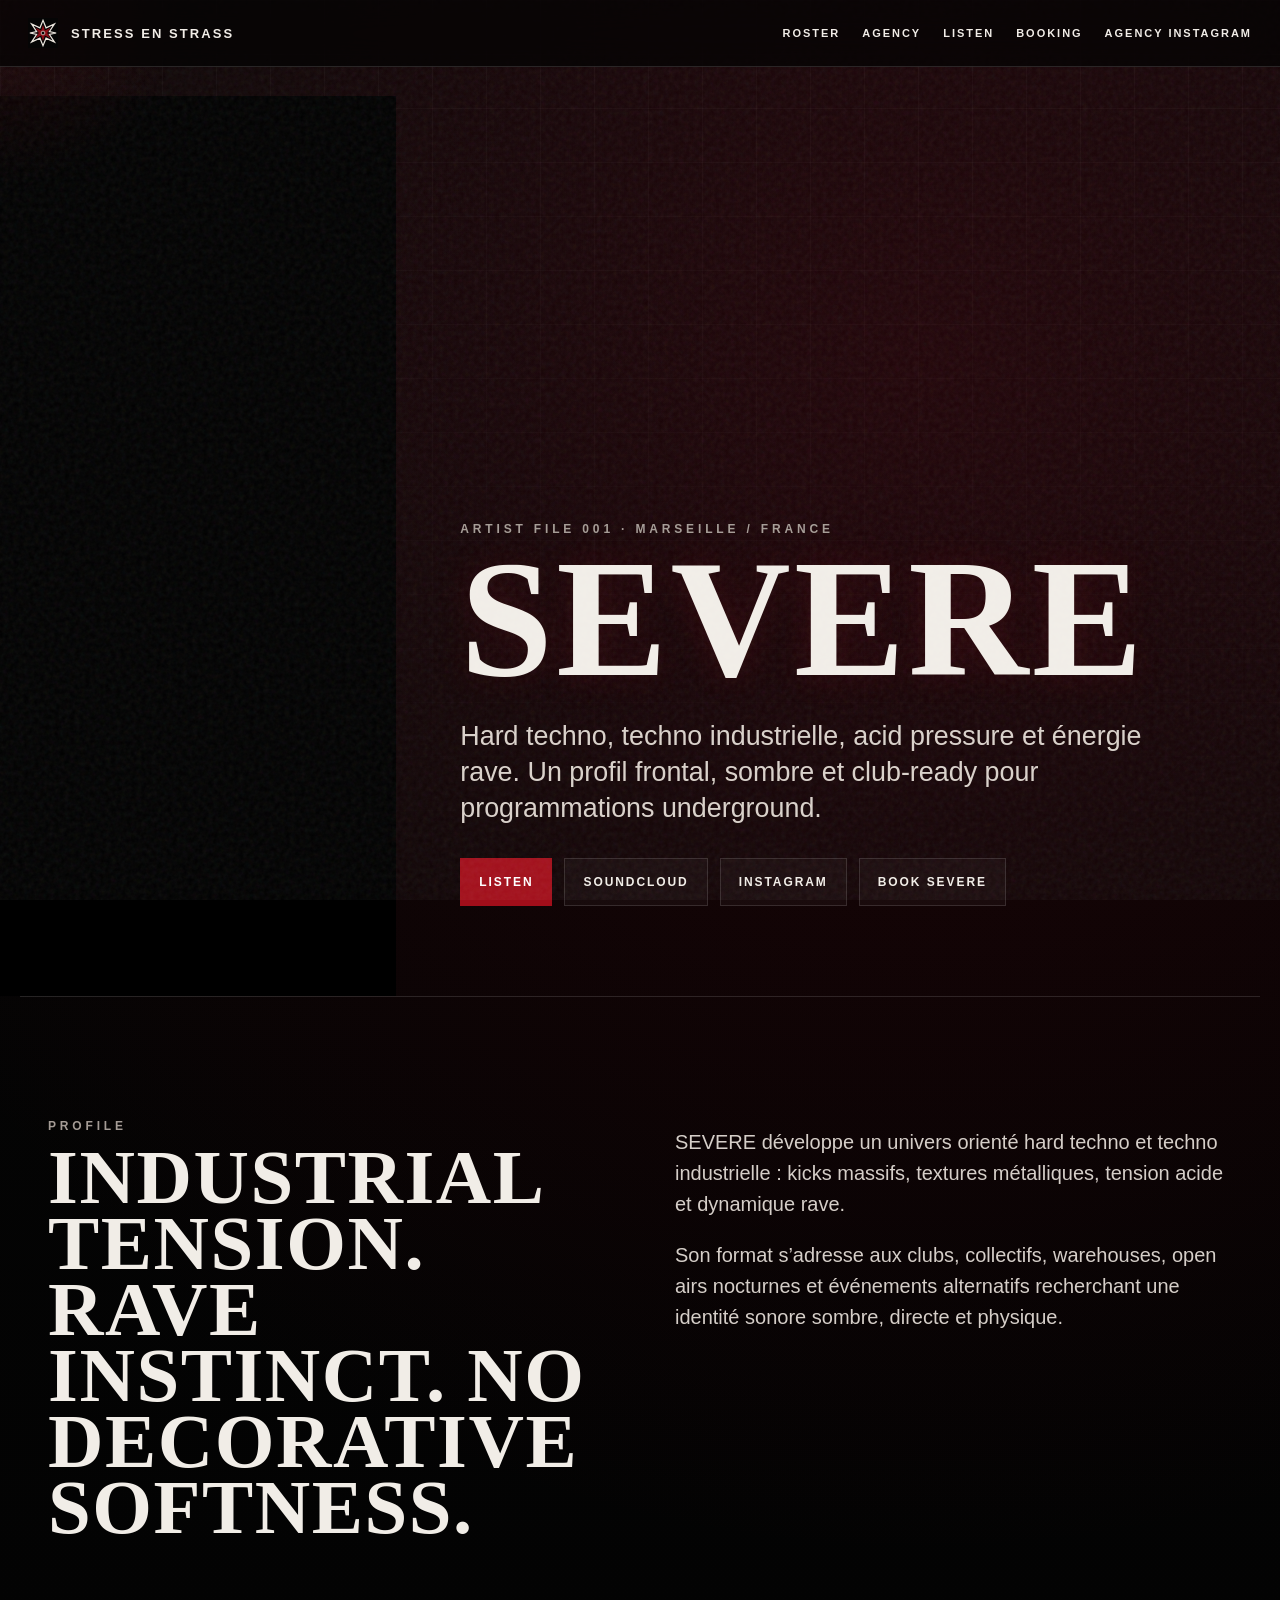
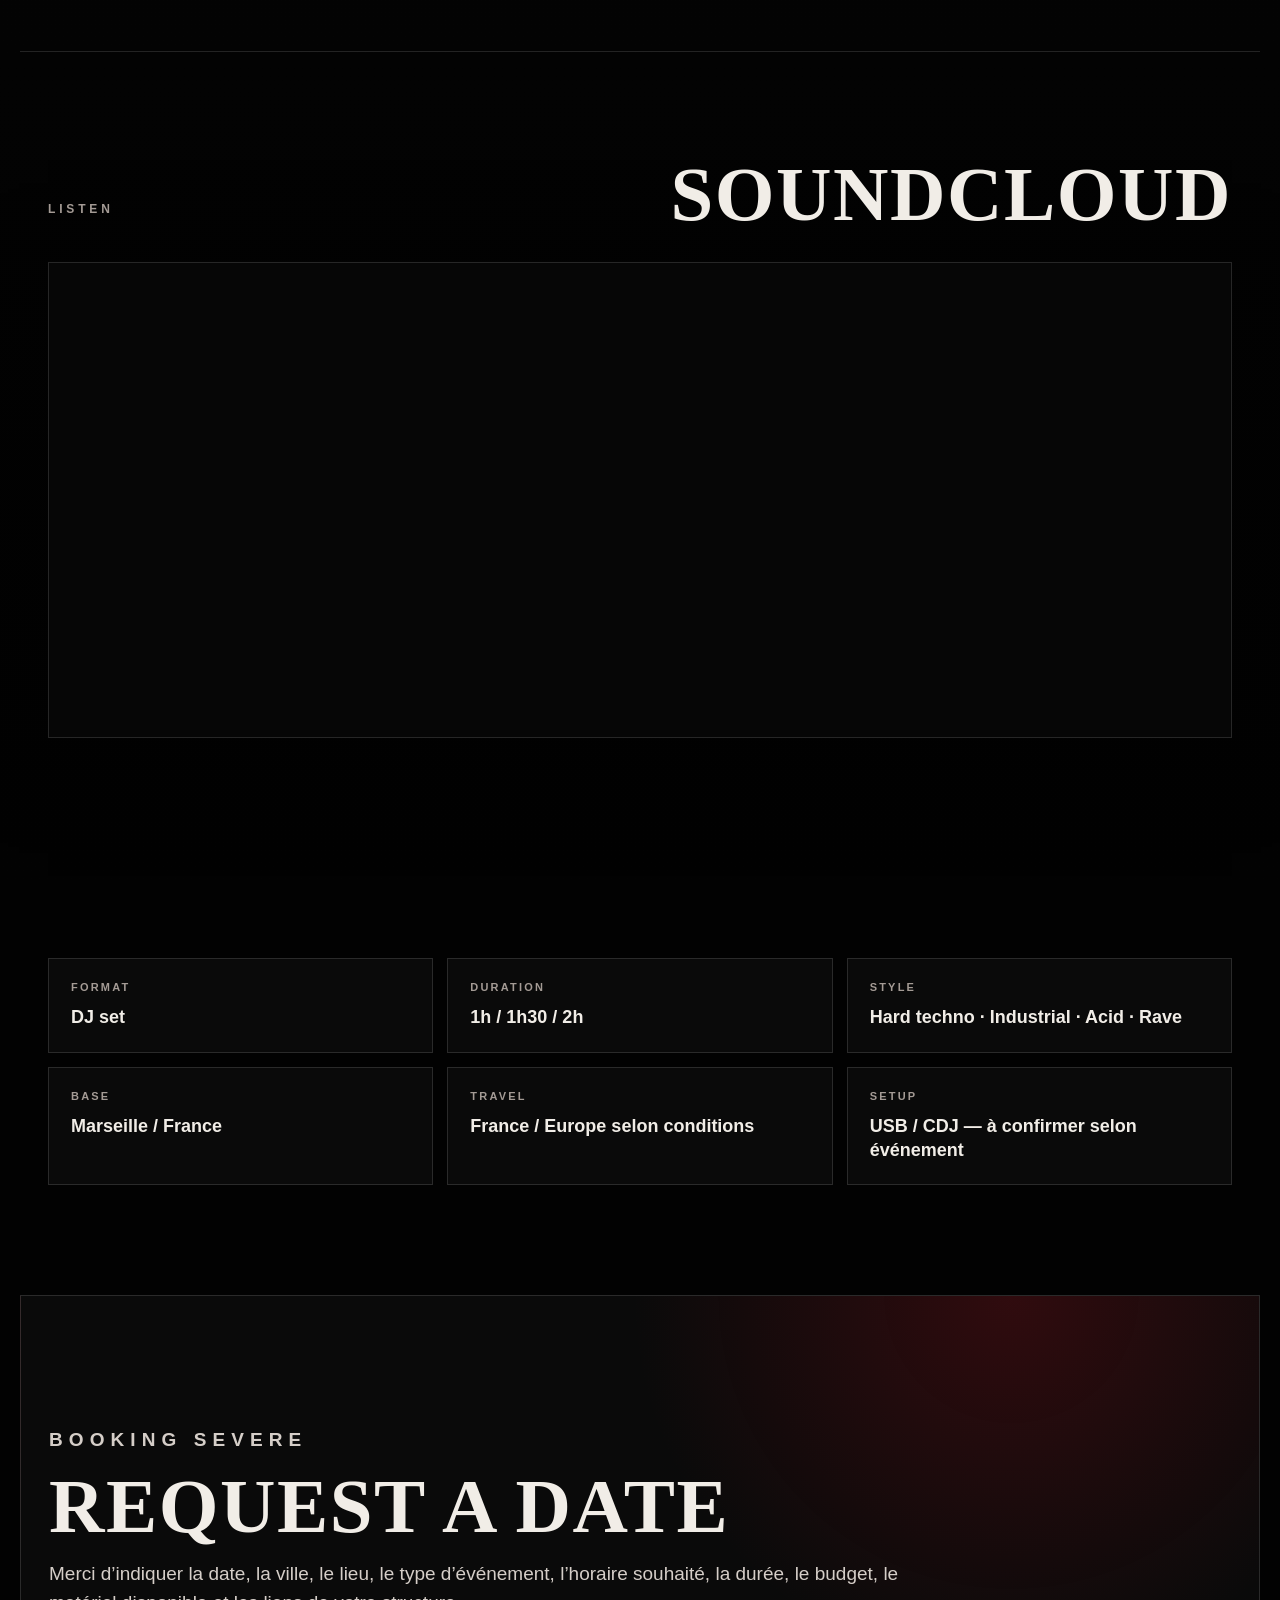
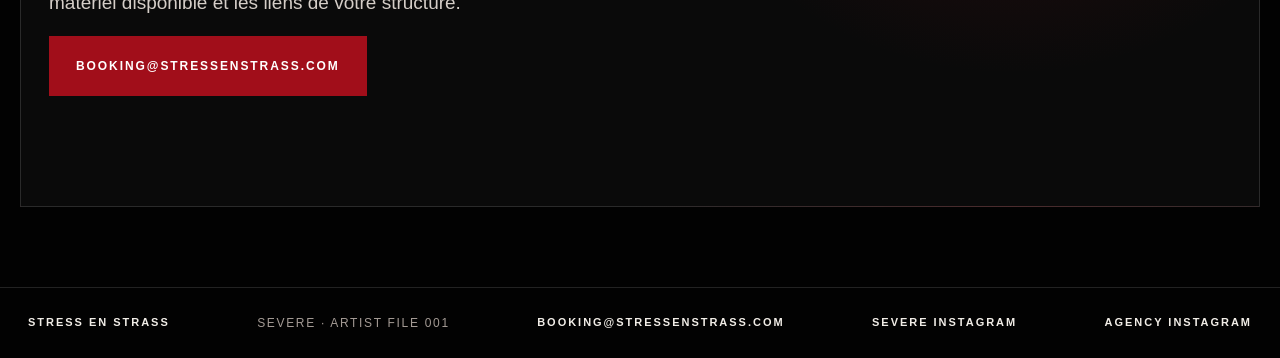
==== commit d5c48f28: "Add files via upload" ====
--- a/artists/severe.html
+++ b/artists/severe.html
@@ -43,6 +43,7 @@
       <a href="../index.html#agency">Agency</a>
       <a href="#listen">Listen</a>
       <a href="#booking">Booking</a>
+      <a href="https://www.instagram.com/stressenstrass_agency/" target="_blank" rel="noopener">Agency Instagram</a>
     </nav>
   </header>
 
@@ -57,7 +58,7 @@
           <a class="btn primary" href="#listen">Listen</a>
           <a class="btn" href="https://soundcloud.com/severefrommars" target="_blank" rel="noopener">SoundCloud</a>
           <a class="btn" href="https://www.instagram.com/severefrommars/" target="_blank" rel="noopener">Instagram</a>
-          <a class="btn" href="mailto:booking@stressenstrass.fr?subject=Booking%20SEVERE">Book SEVERE</a>
+          <a class="btn" href="mailto:booking@stressenstrass.com?subject=Booking%20SEVERE">Book SEVERE</a>
         </div>
       </div>
     </section>
@@ -114,14 +115,16 @@
       <p class="eyebrow">Booking SEVERE</p>
       <h2>Request a date</h2>
       <p>Merci d’indiquer la date, la ville, le lieu, le type d’événement, l’horaire souhaité, la durée, le budget, le matériel disponible et les liens de votre structure.</p>
-      <a class="btn primary big" href="mailto:booking@stressenstrass.fr?subject=Booking%20request%20-%20SEVERE&body=Bonjour%20STRESS%20EN%20STRASS,%0D%0A%0D%0AJe%20souhaite%20booker%20SEVERE.%0D%0A%0D%0ADate%20:%20%0D%0AVille%20/%20lieu%20:%20%0D%0AType%20d%27%C3%A9v%C3%A9nement%20:%20%0D%0AHoraire%20/%20dur%C3%A9e%20:%20%0D%0ABudget%20:%20%0D%0AMat%C3%A9riel%20sur%20place%20:%20%0D%0ALiens%20:%20%0D%0A%0D%0AMerci.">booking@stressenstrass.fr</a>
+      <a class="btn primary big" href="mailto:booking@stressenstrass.com?subject=Booking%20request%20-%20SEVERE&body=Bonjour%20STRESS%20EN%20STRASS,%0D%0A%0D%0AJe%20souhaite%20booker%20SEVERE.%0D%0A%0D%0ADate%20:%20%0D%0AVille%20/%20lieu%20:%20%0D%0AType%20d%27%C3%A9v%C3%A9nement%20:%20%0D%0AHoraire%20/%20dur%C3%A9e%20:%20%0D%0ABudget%20:%20%0D%0AMat%C3%A9riel%20sur%20place%20:%20%0D%0ALiens%20:%20%0D%0A%0D%0AMerci.">booking@stressenstrass.com</a>
     </section>
   </main>
 
   <footer class="site-footer">
     <a href="../index.html">STRESS EN STRASS</a>
     <span>SEVERE · Artist file 001</span>
-    <a href="mailto:booking@stressenstrass.fr">booking@stressenstrass.fr</a>
+    <a href="mailto:booking@stressenstrass.com">booking@stressenstrass.com</a>
+    <a href="https://www.instagram.com/severefrommars/" target="_blank" rel="noopener">SEVERE Instagram</a>
+    <a href="https://www.instagram.com/stressenstrass_agency/" target="_blank" rel="noopener">Agency Instagram</a>
   </footer>
 
   <script src="../script.js"></script>
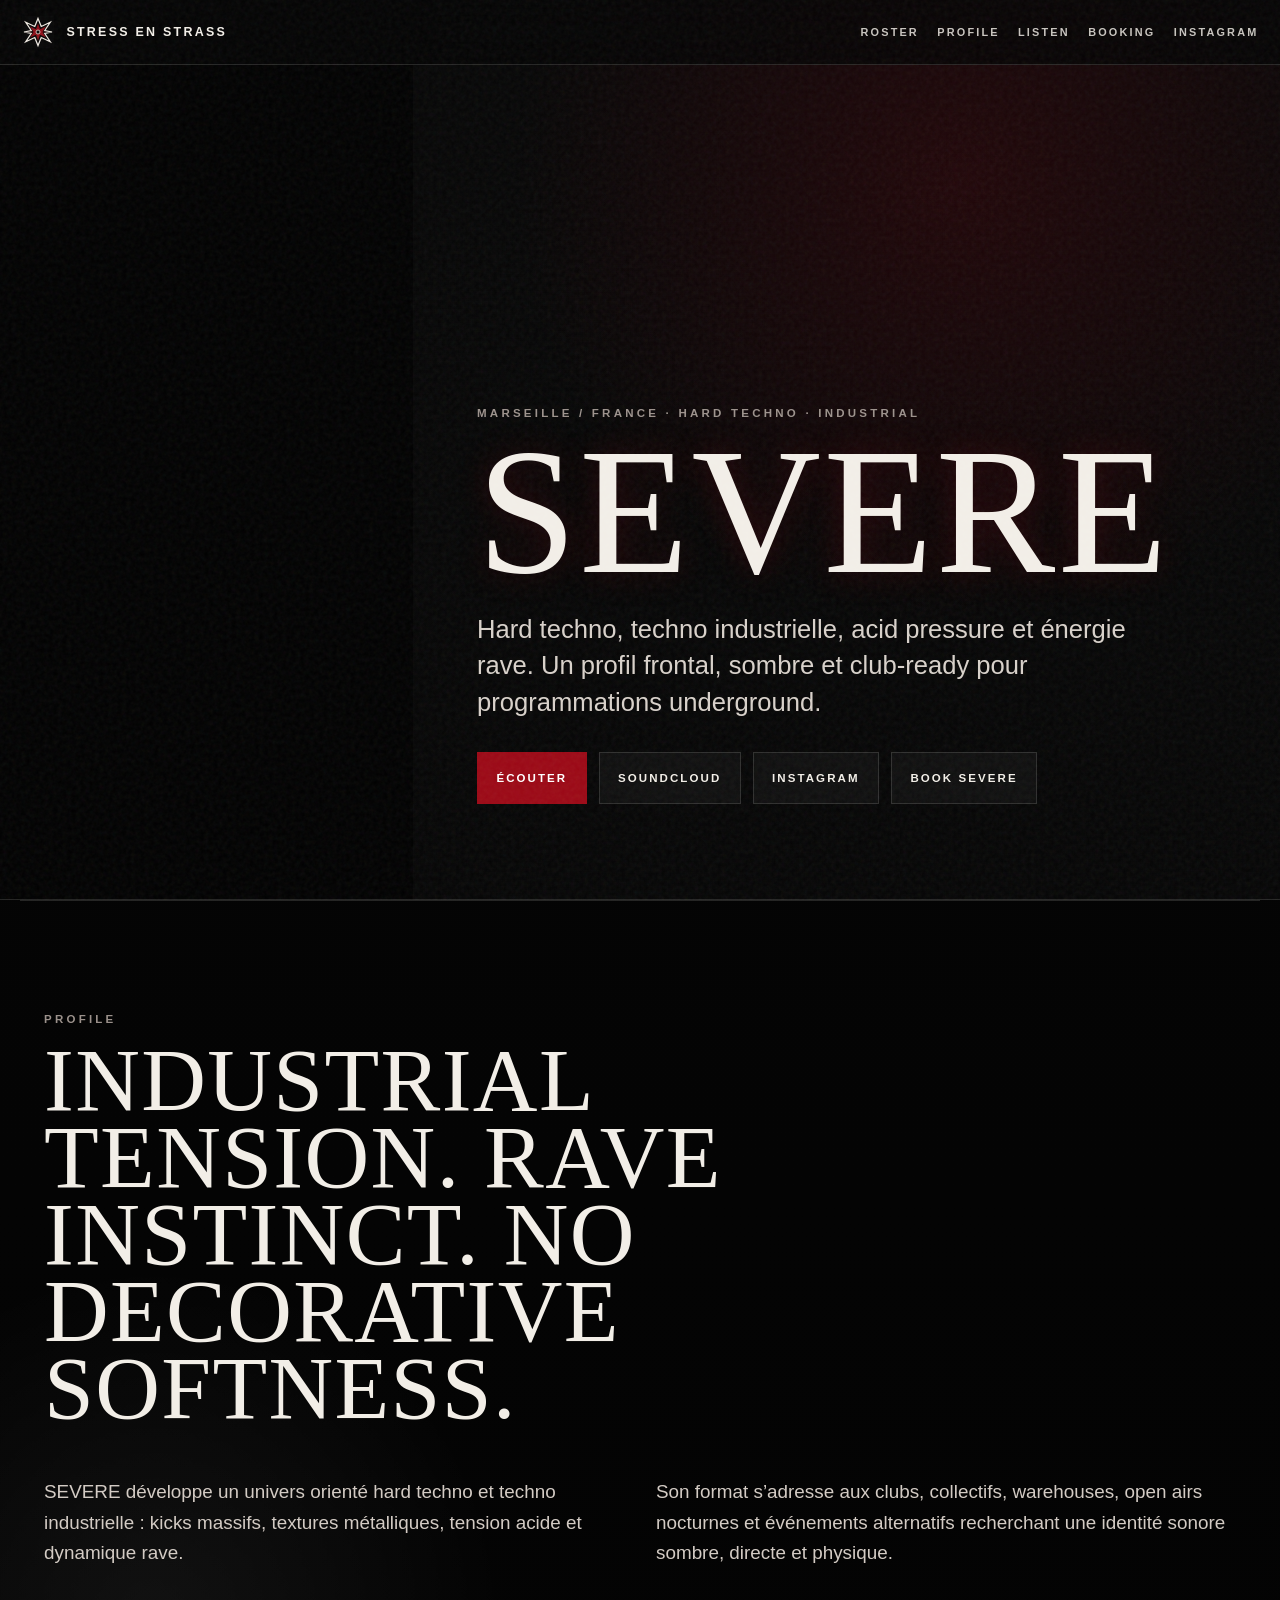
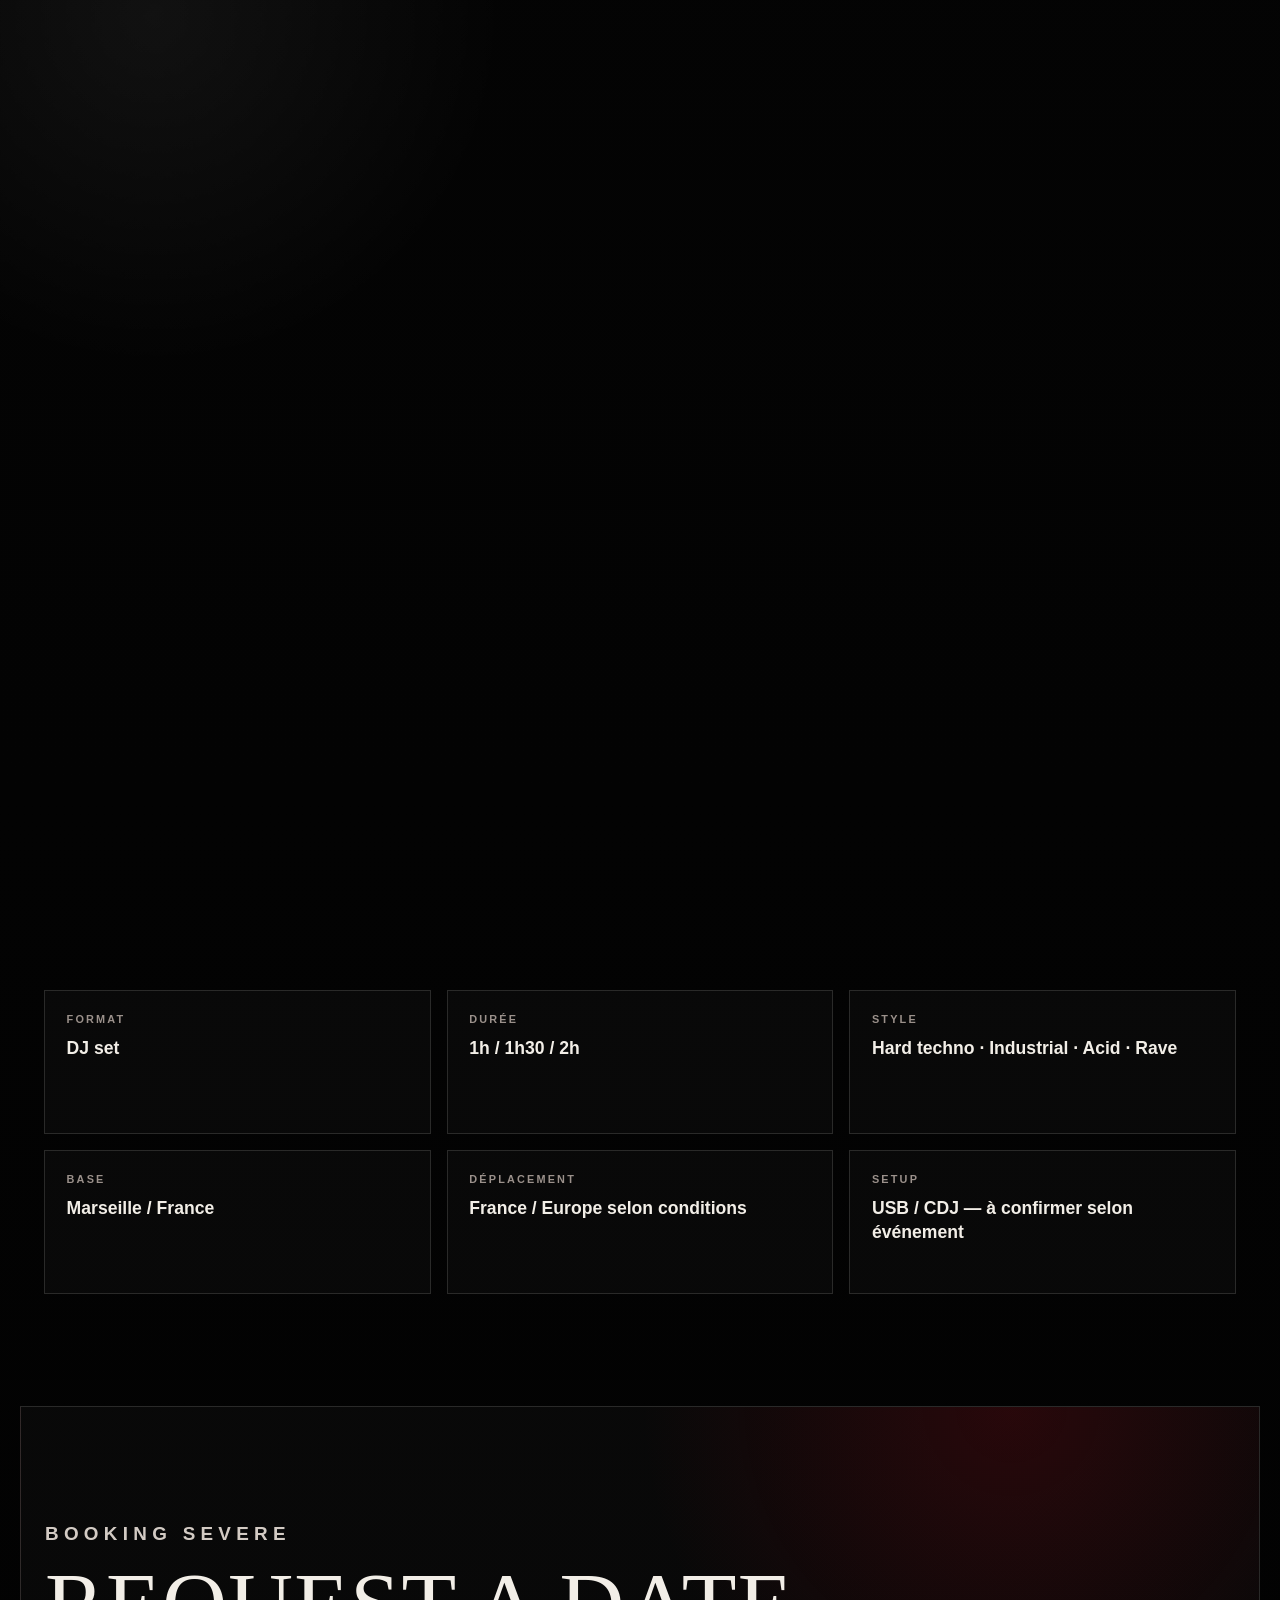
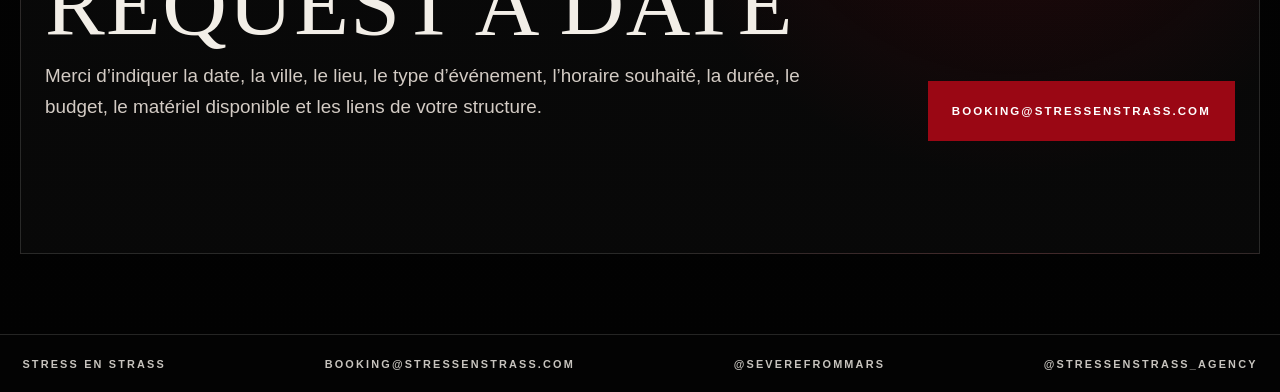
==== commit 1f4c3163: "Add files via upload" ====
--- a/artists/severe.html
+++ b/artists/severe.html
@@ -1,61 +1,61 @@
 <!doctype html>
 <html lang="fr">
 <head>
-  <meta charset="utf-8" />
-  <meta name="viewport" content="width=device-width, initial-scale=1" />
-  <title>SEVERE — Artiste hard techno & techno industrielle | STRESS EN STRASS</title>
-  <meta name="description" content="Page artiste SEVERE. Hard techno, techno industrielle, acid et rave. Disponible en booking via STRESS EN STRASS." />
-  <meta name="keywords" content="SEVERE, SEVERE from Mars, hard techno Marseille, techno industrielle, booking DJ techno, artiste techno underground, SoundCloud SEVERE" />
-  <meta name="robots" content="index, follow" />
-  <link rel="canonical" href="https://stressenstrass.fr/artists/severe.html" />
-  <meta property="og:title" content="SEVERE — STRESS EN STRASS" />
-  <meta property="og:description" content="Hard techno, techno industrielle, acid et rave. Booking via STRESS EN STRASS." />
-  <meta property="og:type" content="profile" />
-  <meta property="og:url" content="https://stressenstrass.fr/artists/severe.html" />
-  <meta property="og:image" content="https://stressenstrass.fr/assets/img/severe.jpg" />
-  <meta name="twitter:card" content="summary_large_image" />
-  <link rel="icon" href="../assets/logo.svg" type="image/svg+xml" />
+  <meta charset="utf-8">
+  <meta name="viewport" content="width=device-width, initial-scale=1">
+  <title>SEVERE — Hard techno & techno industrielle | STRESS EN STRASS</title>
+  <meta name="description" content="SEVERE, artiste hard techno, techno industrielle, acid et rave basée à Marseille. Écoute SoundCloud, Instagram et booking via STRESS EN STRASS.">
+  <meta name="keywords" content="SEVERE, SEVERE from Mars, hard techno Marseille, techno industrielle, booking DJ techno, SoundCloud SEVERE, Instagram severefrommars">
+  <meta name="robots" content="index, follow">
+  <link rel="canonical" href="https://stressenstrass.fr/artists/severe.html">
+  <meta property="og:title" content="SEVERE — STRESS EN STRASS">
+  <meta property="og:description" content="Hard techno, techno industrielle, acid et rave. Booking via STRESS EN STRASS.">
+  <meta property="og:type" content="profile">
+  <meta property="og:url" content="https://stressenstrass.fr/artists/severe.html">
+  <meta property="og:image" content="https://stressenstrass.fr/assets/img/severe.jpg">
+  <meta name="twitter:card" content="summary_large_image">
+  <link rel="icon" href="../assets/logo.svg" type="image/svg+xml">
   <link rel="preload" href="../assets/fonts/gothicum.ttf" as="font" type="font/ttf" crossorigin>
-  <link rel="stylesheet" href="../style.css" />
+  <link rel="stylesheet" href="../style.css">
   <script type="application/ld+json">
   {
-    "@context": "https://schema.org",
-    "@type": "MusicGroup",
-    "name": "SEVERE",
-    "url": "https://stressenstrass.fr/artists/severe.html",
-    "genre": ["Hard Techno", "Industrial Techno", "Acid", "Rave"],
-    "sameAs": ["https://soundcloud.com/severefrommars", "https://www.instagram.com/severefrommars/"]
+    "@context":"https://schema.org",
+    "@type":"MusicGroup",
+    "name":"SEVERE",
+    "url":"https://stressenstrass.fr/artists/severe.html",
+    "genre":["Hard Techno","Industrial Techno","Acid","Rave"],
+    "sameAs":["https://soundcloud.com/severefrommars","https://www.instagram.com/severefrommars/"]
   }
   </script>
 </head>
 <body>
-  <div class="noise"></div>
-  <div class="cursor-glow" aria-hidden="true"></div>
+  <div class="noise" aria-hidden="true"></div>
+  <div class="orb" aria-hidden="true"></div>
 
-  <header class="site-header" data-reveal>
+  <header class="site-header">
     <a class="brand" href="../index.html" aria-label="Accueil STRESS EN STRASS">
-      <img src="../assets/logo.svg" alt="Logo tribal STRESS EN STRASS" class="brand-mark" />
+      <img src="../assets/logo.svg" alt="Logo tribal STRESS EN STRASS" class="brand-mark">
       <span>STRESS EN STRASS</span>
     </a>
     <button class="nav-toggle" aria-label="Ouvrir le menu" aria-expanded="false">MENU</button>
     <nav class="site-nav" aria-label="Navigation principale">
       <a href="../index.html#roster">Roster</a>
-      <a href="../index.html#agency">Agency</a>
+      <a href="#profile">Profile</a>
       <a href="#listen">Listen</a>
       <a href="#booking">Booking</a>
-      <a href="https://www.instagram.com/stressenstrass_agency/" target="_blank" rel="noopener">Agency Instagram</a>
+      <a href="https://www.instagram.com/severefrommars/" target="_blank" rel="noopener">Instagram</a>
     </nav>
   </header>
 
   <main>
-    <section class="artist-hero full-bleed">
-      <div class="artist-visual severe-photo" role="img" aria-label="Photo de SEVERE"></div>
-      <div class="artist-hero-copy" data-reveal>
-        <p class="eyebrow">Artist file 001 · Marseille / France</p>
+    <section class="artist-page-hero">
+      <div class="artist-portrait severe-portrait" aria-label="SEVERE"></div>
+      <div class="artist-copy">
+        <p class="kicker">Marseille / France · Hard techno · Industrial</p>
         <h1>SEVERE</h1>
         <p class="lead">Hard techno, techno industrielle, acid pressure et énergie rave. Un profil frontal, sombre et club-ready pour programmations underground.</p>
-        <div class="hero-actions">
-          <a class="btn primary" href="#listen">Listen</a>
+        <div class="actions">
+          <a class="btn btn-primary" href="#listen">Écouter</a>
           <a class="btn" href="https://soundcloud.com/severefrommars" target="_blank" rel="noopener">SoundCloud</a>
           <a class="btn" href="https://www.instagram.com/severefrommars/" target="_blank" rel="noopener">Instagram</a>
           <a class="btn" href="mailto:booking@stressenstrass.com?subject=Booking%20SEVERE">Book SEVERE</a>
@@ -63,68 +63,49 @@
       </div>
     </section>
 
-    <section class="section split">
-      <div data-reveal>
-        <p class="eyebrow">Profile</p>
-        <h2>Industrial tension. Rave instinct. No decorative softness.</h2>
-      </div>
-      <div class="copy-block" data-reveal>
+    <section id="profile" class="section editorial" data-reveal>
+      <p class="kicker">Profile</p>
+      <h2>Industrial tension. Rave instinct. No decorative softness.</h2>
+      <div class="columns">
         <p>SEVERE développe un univers orienté hard techno et techno industrielle : kicks massifs, textures métalliques, tension acide et dynamique rave.</p>
         <p>Son format s’adresse aux clubs, collectifs, warehouses, open airs nocturnes et événements alternatifs recherchant une identité sonore sombre, directe et physique.</p>
       </div>
     </section>
 
-    <section id="listen" class="section listen-section" data-reveal>
-      <div class="section-head">
-        <p class="eyebrow">Listen</p>
+    <section id="listen" class="section listen" data-reveal>
+      <div class="section-title">
+        <p class="kicker">Listen</p>
         <h2>SoundCloud</h2>
       </div>
-      <div class="player-frame">
-        <iframe title="SoundCloud SEVERE" width="100%" height="450" scrolling="no" frameborder="no" allow="autoplay" src="https://w.soundcloud.com/player/?url=https%3A//soundcloud.com/severefrommars&color=%23a10e1a&auto_play=false&hide_related=true&show_comments=false&show_user=true&show_reposts=false&show_teaser=false&visual=true"></iframe>
+      <div class="soundcloud-box">
+        <iframe title="SoundCloud SEVERE" width="100%" height="420" scrolling="no" frameborder="no" allow="autoplay" src="https://w.soundcloud.com/player/?url=https%3A//soundcloud.com/severefrommars&color=%23a10e1a&auto_play=false&hide_related=true&show_comments=false&show_user=true&show_reposts=false&show_teaser=false&visual=true"></iframe>
       </div>
     </section>
 
-    <section class="section info-grid" data-reveal>
-      <div class="info-card">
-        <span>Format</span>
-        <strong>DJ set</strong>
-      </div>
-      <div class="info-card">
-        <span>Duration</span>
-        <strong>1h / 1h30 / 2h</strong>
-      </div>
-      <div class="info-card">
-        <span>Style</span>
-        <strong>Hard techno · Industrial · Acid · Rave</strong>
-      </div>
-      <div class="info-card">
-        <span>Base</span>
-        <strong>Marseille / France</strong>
-      </div>
-      <div class="info-card">
-        <span>Travel</span>
-        <strong>France / Europe selon conditions</strong>
-      </div>
-      <div class="info-card">
-        <span>Setup</span>
-        <strong>USB / CDJ — à confirmer selon événement</strong>
-      </div>
+    <section class="section specs" data-reveal>
+      <div class="spec"><span>Format</span><strong>DJ set</strong></div>
+      <div class="spec"><span>Durée</span><strong>1h / 1h30 / 2h</strong></div>
+      <div class="spec"><span>Style</span><strong>Hard techno · Industrial · Acid · Rave</strong></div>
+      <div class="spec"><span>Base</span><strong>Marseille / France</strong></div>
+      <div class="spec"><span>Déplacement</span><strong>France / Europe selon conditions</strong></div>
+      <div class="spec"><span>Setup</span><strong>USB / CDJ — à confirmer selon événement</strong></div>
     </section>
 
-    <section id="booking" class="section booking-panel" data-reveal>
-      <p class="eyebrow">Booking SEVERE</p>
-      <h2>Request a date</h2>
-      <p>Merci d’indiquer la date, la ville, le lieu, le type d’événement, l’horaire souhaité, la durée, le budget, le matériel disponible et les liens de votre structure.</p>
-      <a class="btn primary big" href="mailto:booking@stressenstrass.com?subject=Booking%20request%20-%20SEVERE&body=Bonjour%20STRESS%20EN%20STRASS,%0D%0A%0D%0AJe%20souhaite%20booker%20SEVERE.%0D%0A%0D%0ADate%20:%20%0D%0AVille%20/%20lieu%20:%20%0D%0AType%20d%27%C3%A9v%C3%A9nement%20:%20%0D%0AHoraire%20/%20dur%C3%A9e%20:%20%0D%0ABudget%20:%20%0D%0AMat%C3%A9riel%20sur%20place%20:%20%0D%0ALiens%20:%20%0D%0A%0D%0AMerci.">booking@stressenstrass.com</a>
+    <section id="booking" class="section booking" data-reveal>
+      <div>
+        <p class="kicker">Booking SEVERE</p>
+        <h2>Request a date</h2>
+        <p>Merci d’indiquer la date, la ville, le lieu, le type d’événement, l’horaire souhaité, la durée, le budget, le matériel disponible et les liens de votre structure.</p>
+      </div>
+      <a class="btn btn-primary btn-large" href="mailto:booking@stressenstrass.com?subject=Booking%20request%20-%20SEVERE&body=Bonjour%20STRESS%20EN%20STRASS,%0D%0A%0D%0AJe%20souhaite%20booker%20SEVERE.%0D%0A%0D%0ADate%20:%20%0D%0AVille%20/%20lieu%20:%20%0D%0AType%20d%27%C3%A9v%C3%A9nement%20:%20%0D%0AHoraire%20/%20dur%C3%A9e%20:%20%0D%0ABudget%20:%20%0D%0AMat%C3%A9riel%20sur%20place%20:%20%0D%0ALiens%20:%20%0D%0A%0D%0AMerci.">booking@stressenstrass.com</a>
     </section>
   </main>
 
   <footer class="site-footer">
     <a href="../index.html">STRESS EN STRASS</a>
-    <span>SEVERE · Artist file 001</span>
     <a href="mailto:booking@stressenstrass.com">booking@stressenstrass.com</a>
-    <a href="https://www.instagram.com/severefrommars/" target="_blank" rel="noopener">SEVERE Instagram</a>
-    <a href="https://www.instagram.com/stressenstrass_agency/" target="_blank" rel="noopener">Agency Instagram</a>
+    <a href="https://www.instagram.com/severefrommars/" target="_blank" rel="noopener">@severefrommars</a>
+    <a href="https://www.instagram.com/stressenstrass_agency/" target="_blank" rel="noopener">@stressenstrass_agency</a>
   </footer>
 
   <script src="../script.js"></script>
--- a/style.css
+++ b/style.css
@@ -6,34 +6,51 @@
   font-display:swap;
 }
 :root{
-  --bg:#050505;
-  --bg2:#0b0708;
-  --ink:#f1ede7;
-  --muted:#a49b95;
-  --line:rgba(255,255,255,.13);
-  --blood:#a10e1a;
-  --blood2:#3a050a;
-  --steel:#181818;
-  --font-goth:"Gothicum", "Cinzel", Georgia, serif;
-  --font-body:Inter, Arial, Helvetica, sans-serif;
+  --black:#030303;
+  --black2:#080506;
+  --paper:#f2eee7;
+  --muted:#9b918b;
+  --line:rgba(242,238,231,.14);
+  --line2:rgba(242,238,231,.08);
+  --red:#9a0714;
+  --red2:#2b0206;
+  --goth:"Gothicum", "Times New Roman", Georgia, serif;
+  --sans:Arial, Helvetica, sans-serif;
 }
 *{box-sizing:border-box}
-html{scroll-behavior:smooth}
+html{scroll-behavior:smooth;background:var(--black)}
 body{
   margin:0;
-  background:radial-gradient(circle at 72% 10%, rgba(130,0,18,.22), transparent 36%), linear-gradient(180deg,var(--bg),#020202 70%);
-  color:var(--ink);
-  font-family:var(--font-body);
+  background:
+    radial-gradient(circle at 75% 5%, rgba(154,7,20,.18), transparent 28rem),
+    radial-gradient(circle at 12% 45%, rgba(255,255,255,.055), transparent 22rem),
+    linear-gradient(180deg,#050505 0%,#020202 100%);
+  color:var(--paper);
+  font-family:var(--sans);
   overflow-x:hidden;
 }
 body::before{
-  content:"";position:fixed;inset:0;pointer-events:none;z-index:-2;
-  background-image:linear-gradient(rgba(255,255,255,.035) 1px, transparent 1px),linear-gradient(90deg, rgba(255,255,255,.035) 1px, transparent 1px);
-  background-size:54px 54px;
-  mask-image:linear-gradient(to bottom, rgba(0,0,0,.9), rgba(0,0,0,.12));
+  content:"";
+  position:fixed;
+  inset:0;
+  z-index:-3;
+  pointer-events:none;
+  background-image:
+    linear-gradient(rgba(242,238,231,.045) 1px, transparent 1px),
+    linear-gradient(90deg, rgba(242,238,231,.035) 1px, transparent 1px);
+  background-size:62px 62px;
+  opacity:.52;
+  mask-image:linear-gradient(to bottom, rgba(0,0,0,.95), rgba(0,0,0,.24));
 }
-.noise{position:fixed;inset:0;pointer-events:none;opacity:.14;mix-blend-mode:screen;z-index:20;background-image:url("data:image/svg+xml,%3Csvg viewBox='0 0 220 220' xmlns='http://www.w3.org/2000/svg'%3E%3Cfilter id='n'%3E%3CfeTurbulence type='fractalNoise' baseFrequency='.8' numOctaves='4' stitchTiles='stitch'/%3E%3C/filter%3E%3Crect width='100%25' height='100%25' filter='url(%23n)' opacity='.55'/%3E%3C/svg%3E")}
-.cursor-glow{position:fixed;width:420px;height:420px;border-radius:50%;pointer-events:none;background:radial-gradient(circle,rgba(160,14,26,.2),transparent 62%);z-index:1;transform:translate(-50%,-50%);opacity:.75}.site-header{position:fixed;top:0;left:0;right:0;z-index:50;display:flex;align-items:center;justify-content:space-between;padding:18px 28px;border-bottom:1px solid var(--line);background:rgba(3,3,3,.72);backdrop-filter:blur(18px)}
-.brand{display:flex;gap:13px;align-items:center;color:var(--ink);text-decoration:none;letter-spacing:.16em;font-size:13px;font-weight:900;text-transform:uppercase}.brand-mark{width:30px;height:30px}.site-nav{display:flex;gap:22px}.site-nav a,.site-footer a{color:var(--ink);text-decoration:none;text-transform:uppercase;letter-spacing:.18em;font-size:11px;font-weight:800}.site-nav a:hover,.site-footer a:hover{color:var(--blood)}.nav-toggle{display:none;background:none;color:var(--ink);border:1px solid var(--line);padding:10px 12px;letter-spacing:.16em}.full-bleed{min-height:100svh;position:relative}.hero{display:grid;place-items:center;padding:130px 24px 90px;overflow:hidden}.hero-bg{position:absolute;inset:0;opacity:.24;background:linear-gradient(115deg,#050505 0%, transparent 55%), url("assets/img/hero-texture.jpg") center/cover no-repeat;filter:contrast(120%) grayscale(1)}.hero-inner{position:relative;z-index:2;max-width:1180px;width:100%}.eyebrow{text-transform:uppercase;letter-spacing:.32em;color:var(--muted);font-size:12px;font-weight:900}.h1{}h1,h2,h3{margin:0;line-height:.86;text-transform:uppercase}h1{font-family:var(--font-goth);font-size:clamp(58px,13vw,190px);letter-spacing:.02em;text-shadow:0 0 34px rgba(161,14,26,.18)}h1 span{color:transparent;-webkit-text-stroke:1px rgba(241,237,231,.72)}h2{font-family:var(--font-goth);font-size:clamp(38px,6vw,92px);letter-spacing:.02em}h3{font-family:var(--font-goth);font-size:clamp(34px,4vw,72px)}.lead{max-width:760px;font-size:clamp(18px,2.1vw,28px);line-height:1.35;color:#d8d0c9}.hero-actions{display:flex;gap:12px;flex-wrap:wrap;margin-top:32px}.btn{display:inline-flex;align-items:center;justify-content:center;min-height:48px;padding:0 18px;border:1px solid var(--line);background:rgba(255,255,255,.03);color:var(--ink);text-decoration:none;text-transform:uppercase;letter-spacing:.16em;font-size:12px;font-weight:900;transition:.25s ease}.btn:hover{transform:translateY(-2px);border-color:rgba(161,14,26,.85);box-shadow:0 0 28px rgba(161,14,26,.22)}.btn.primary{background:var(--blood);border-color:var(--blood);color:white}.btn.big{min-height:60px;padding:0 26px}.ticker{position:absolute;left:0;right:0;bottom:0;border-block:1px solid var(--line);height:54px;display:flex;align-items:center;overflow:hidden;background:#030303}.ticker span{white-space:nowrap;font-size:13px;letter-spacing:.34em;font-weight:900;animation:ticker 24s linear infinite}@keyframes ticker{to{transform:translateX(-50%)}}.section{position:relative;padding:110px 28px;max-width:1240px;margin:0 auto}.section-head{display:flex;justify-content:space-between;gap:20px;align-items:end;margin-bottom:34px}.artist-grid{display:grid;grid-template-columns:1.35fr .65fr;gap:18px}.artist-card{min-height:560px;border:1px solid var(--line);background:linear-gradient(180deg,rgba(255,255,255,.06),rgba(255,255,255,.02));position:relative;overflow:hidden}.artist-link{display:block;height:100%;color:inherit;text-decoration:none}.artist-photo{position:absolute;inset:0;opacity:.7;filter:grayscale(1) contrast(115%);background:#111 center/cover no-repeat}.severe-photo{background-image:linear-gradient(to top,rgba(0,0,0,.9),rgba(0,0,0,.15)),url("assets/img/severe.jpg")}.artist-card:hover .artist-photo{transform:scale(1.04);transition:1s ease;filter:grayscale(.8) contrast(130%)}.artist-content{position:absolute;left:0;right:0;bottom:0;padding:28px;background:linear-gradient(transparent,rgba(0,0,0,.92) 28%)}.artist-number{color:var(--blood);font-weight:900;letter-spacing:.2em}.card-cta{display:inline-block;margin-top:18px;text-transform:uppercase;letter-spacing:.18em;font-weight:900;font-size:12px}.muted{color:var(--muted)}.ghost{min-height:560px}.ghost::before{content:"";position:absolute;inset:18px;border:1px dashed rgba(255,255,255,.2)}.split{display:grid;grid-template-columns:1fr 1fr;gap:70px;border-top:1px solid var(--line)}.copy-block{font-size:20px;line-height:1.55;color:#d5cec8}.booking-panel{border:1px solid var(--line);background:radial-gradient(circle at 80% 0%,rgba(161,14,26,.25),transparent 34%),rgba(255,255,255,.035);margin-bottom:80px}.booking-panel p{max-width:850px;color:#d5cec8;font-size:19px;line-height:1.55}.artist-hero{display:grid;grid-template-columns:.85fr 1.15fr;align-items:end;gap:0;padding:96px 0 0}.artist-visual{min-height:100svh;position:relative;background-position:center;background-size:cover;filter:grayscale(1) contrast(118%)}.artist-hero-copy{padding:7vw 5vw;position:relative;z-index:2}.listen-section{border-top:1px solid var(--line)}.player-frame{border:1px solid var(--line);background:#060606;padding:10px;box-shadow:0 18px 80px rgba(0,0,0,.5)}.info-grid{display:grid;grid-template-columns:repeat(3,1fr);gap:14px}.info-card{border:1px solid var(--line);padding:22px;background:rgba(255,255,255,.035)}.info-card span{display:block;color:var(--muted);text-transform:uppercase;letter-spacing:.2em;font-size:11px;font-weight:900;margin-bottom:12px}.info-card strong{font-size:18px;line-height:1.35}.site-footer{display:flex;justify-content:space-between;gap:18px;padding:28px;border-top:1px solid var(--line);color:var(--muted);font-size:12px;text-transform:uppercase;letter-spacing:.14em}[data-reveal]{opacity:0;transform:translateY(24px);transition:opacity .8s ease,transform .8s ease}[data-reveal].is-visible{opacity:1;transform:none}
-@media(max-width:820px){.site-header{padding:14px}.brand span{font-size:11px}.nav-toggle{display:block}.site-nav{position:absolute;top:100%;left:0;right:0;display:none;flex-direction:column;background:#030303;padding:18px;border-bottom:1px solid var(--line)}.site-nav.open{display:flex}.hero{place-items:end start;padding-top:120px}h1{font-size:clamp(56px,21vw,110px)}.artist-grid,.split,.artist-hero,.info-grid{grid-template-columns:1fr}.artist-card,.ghost{min-height:430px}.artist-visual{min-height:62svh}.section{padding:78px 18px}.site-footer{flex-direction:column}.cursor-glow{display:none}.section-head{display:block}}
-@media(prefers-reduced-motion:reduce){*,*::before,*::after{animation:none!important;transition:none!important;scroll-behavior:auto!important}.cursor-glow{display:none}}
+a{color:inherit}
+.noise{position:fixed;inset:0;pointer-events:none;z-index:80;opacity:.09;mix-blend-mode:screen;background-image:url("data:image/svg+xml,%3Csvg viewBox='0 0 240 240' xmlns='http://www.w3.org/2000/svg'%3E%3Cfilter id='n'%3E%3CfeTurbulence type='fractalNoise' baseFrequency='.82' numOctaves='4' stitchTiles='stitch'/%3E%3C/filter%3E%3Crect width='100%25' height='100%25' filter='url(%23n)' opacity='.75'/%3E%3C/svg%3E")}
+.orb{position:fixed;width:28rem;height:28rem;border-radius:50%;left:70%;top:16%;transform:translate(-50%,-50%);background:radial-gradient(circle,rgba(154,7,20,.18),transparent 68%);pointer-events:none;z-index:-1;filter:blur(2px)}
+.site-header{position:fixed;top:0;left:0;right:0;z-index:60;display:flex;align-items:center;justify-content:space-between;padding:1rem 1.35rem;border-bottom:1px solid var(--line);background:rgba(3,3,3,.78);backdrop-filter:blur(18px)}
+.brand{display:flex;align-items:center;gap:.8rem;text-decoration:none;text-transform:uppercase;font-weight:900;letter-spacing:.18em;font-size:.78rem}.brand-mark{width:2rem;height:2rem;display:block}.site-nav{display:flex;align-items:center;gap:1.15rem}.site-nav a,.site-footer a{text-decoration:none;text-transform:uppercase;font-size:.68rem;letter-spacing:.2em;font-weight:900;color:var(--paper);opacity:.82}.site-nav a:hover,.site-footer a:hover{opacity:1;color:#fff;text-shadow:0 0 16px rgba(154,7,20,.7)}.nav-toggle{display:none;color:var(--paper);background:#080808;border:1px solid var(--line);padding:.7rem .85rem;font-size:.68rem;letter-spacing:.18em;font-weight:900}
+.hero{min-height:100svh;position:relative;display:grid;align-items:end;padding:8rem 1.5rem 6.5rem;overflow:hidden}.hero-media{position:absolute;inset:0;z-index:-2;background:linear-gradient(90deg,rgba(3,3,3,.92),rgba(3,3,3,.42) 48%,rgba(3,3,3,.82)),url("assets/img/hero-texture.jpg") center/cover no-repeat;filter:grayscale(1) contrast(1.25);opacity:.45}.hero::after,.artist-page-hero::after{content:"";position:absolute;inset:auto 0 0;height:1px;background:var(--line)}.hero-content{width:min(1200px,100%);margin:0 auto;position:relative;z-index:2}.kicker{margin:0 0 1rem;text-transform:uppercase;letter-spacing:.28em;font-size:.72rem;font-weight:900;color:var(--muted)}h1,h2,h3{margin:0;text-transform:uppercase;line-height:.86;font-weight:400}h1{font-family:var(--goth);font-size:clamp(4.4rem,14vw,13rem);letter-spacing:.015em;max-width:12ch;text-shadow:0 0 32px rgba(154,7,20,.26)}h1 span{color:transparent;-webkit-text-stroke:1px rgba(242,238,231,.78);text-shadow:none}h2{font-family:var(--goth);font-size:clamp(3rem,7vw,7.6rem);letter-spacing:.015em}h3{font-family:var(--goth);font-size:clamp(2.6rem,5vw,5.7rem);letter-spacing:.015em}.lead{max-width:780px;margin:1.4rem 0 0;color:#d7d0c9;font-size:clamp(1.08rem,2vw,1.65rem);line-height:1.42}.actions{display:flex;flex-wrap:wrap;gap:.75rem;margin-top:2rem}.btn{display:inline-flex;align-items:center;justify-content:center;min-height:3.25rem;padding:0 1.15rem;border:1px solid var(--line);background:rgba(242,238,231,.035);color:var(--paper);text-decoration:none;text-transform:uppercase;letter-spacing:.18em;font-size:.72rem;font-weight:900;transition:transform .22s ease,border .22s ease,background .22s ease,box-shadow .22s ease}.btn:hover{transform:translateY(-2px);border-color:rgba(154,7,20,.9);box-shadow:0 0 32px rgba(154,7,20,.2)}.btn-primary{background:var(--red);border-color:var(--red);color:white}.btn-large{min-height:3.8rem;padding:0 1.45rem}.side-label{position:absolute;right:1.4rem;bottom:1.35rem;writing-mode:vertical-rl;text-transform:uppercase;letter-spacing:.28em;font-size:.68rem;font-weight:900;color:var(--muted)}
+.section{width:min(1240px,100%);margin:0 auto;padding:7rem 1.5rem}.section-title{display:flex;align-items:end;justify-content:space-between;gap:1.5rem;margin-bottom:2rem}.roster-grid{display:grid;grid-template-columns:1.25fr .75fr;gap:1rem}.roster-card{position:relative;min-height:38rem;border:1px solid var(--line);background:linear-gradient(180deg,rgba(242,238,231,.06),rgba(242,238,231,.02));overflow:hidden;text-decoration:none}.roster-image{position:absolute;inset:0;background:linear-gradient(to top,rgba(0,0,0,.94),rgba(0,0,0,.22)),url("assets/img/severe.jpg") center/cover no-repeat;filter:grayscale(1) contrast(1.18);transition:transform 1.2s ease,filter .8s ease}.roster-card:hover .roster-image{transform:scale(1.04);filter:grayscale(.75) contrast(1.3)}.roster-info{position:absolute;left:0;right:0;bottom:0;padding:1.55rem;background:linear-gradient(transparent,rgba(0,0,0,.96) 20%)}.tag{display:inline-block;margin-bottom:1rem;color:var(--muted);text-transform:uppercase;letter-spacing:.2em;font-size:.68rem;font-weight:900}.roster-info p{max-width:640px;color:#d3cbc4;line-height:1.5}.link-arrow{display:inline-block;margin-top:1rem;text-transform:uppercase;letter-spacing:.16em;font-size:.72rem;font-weight:900}.empty{min-height:38rem}.empty::before{content:"";position:absolute;inset:1.1rem;border:1px dashed rgba(242,238,231,.2)}.empty .roster-info{top:0;display:flex;flex-direction:column;justify-content:end;background:radial-gradient(circle at 75% 20%,rgba(154,7,20,.18),transparent 55%),rgba(255,255,255,.01)}
+.editorial{border-top:1px solid var(--line)}.editorial h2{max-width:980px}.columns{display:grid;grid-template-columns:1fr 1fr;gap:2rem;margin-top:2rem}.columns p,.booking p{font-size:1.18rem;line-height:1.62;color:#d3cbc4}.booking{border:1px solid var(--line);margin-bottom:5rem;background:radial-gradient(circle at 80% 0%,rgba(154,7,20,.22),transparent 34%),rgba(242,238,231,.025);display:flex;align-items:end;justify-content:space-between;gap:2rem}.booking h2{margin-bottom:1rem}.booking p{max-width:760px}.site-footer{display:flex;flex-wrap:wrap;align-items:center;justify-content:space-between;gap:1rem;padding:1.4rem;border-top:1px solid var(--line);text-transform:uppercase;letter-spacing:.15em;font-size:.72rem;color:var(--muted);background:#030303}
+.artist-page-hero{min-height:100svh;display:grid;grid-template-columns:.9fr 1.1fr;position:relative}.artist-portrait{min-height:100svh;background:linear-gradient(to top,rgba(0,0,0,.92),rgba(0,0,0,.08)),url("assets/img/severe.jpg") center/cover no-repeat;filter:grayscale(1) contrast(1.22)}.artist-copy{display:flex;flex-direction:column;justify-content:end;padding:8rem 5vw 6rem}.soundcloud-box{border:1px solid var(--line);padding:.6rem;background:#050505;box-shadow:0 1.5rem 6rem rgba(0,0,0,.56)}.specs{display:grid;grid-template-columns:repeat(3,1fr);gap:1rem}.spec{border:1px solid var(--line);background:rgba(242,238,231,.025);padding:1.35rem;min-height:9rem}.spec span{display:block;margin-bottom:.8rem;color:var(--muted);text-transform:uppercase;letter-spacing:.2em;font-size:.68rem;font-weight:900}.spec strong{font-size:1.1rem;line-height:1.35}
+.js [data-reveal]{opacity:0;transform:translateY(22px);transition:opacity .7s ease,transform .7s ease}.js [data-reveal].is-visible{opacity:1;transform:none}
+@media(max-width:880px){.site-header{padding:.85rem}.brand span{font-size:.68rem}.nav-toggle{display:block}.site-nav{position:absolute;top:100%;left:0;right:0;display:none;flex-direction:column;align-items:flex-start;background:#030303;border-bottom:1px solid var(--line);padding:1rem}.site-nav.open{display:flex}.hero{padding:7rem 1rem 5rem}.side-label{display:none}h1{font-size:clamp(4rem,21vw,7rem)}.roster-grid,.columns,.artist-page-hero,.specs{grid-template-columns:1fr}.section{padding:5rem 1rem}.roster-card,.empty{min-height:30rem}.booking{display:block}.booking .btn{margin-top:1.2rem}.artist-portrait{min-height:58svh}.artist-copy{padding:3.5rem 1rem 5rem}.site-footer{display:grid}.orb{display:none}}
+@media(prefers-reduced-motion:reduce){*,*::before,*::after{animation:none!important;transition:none!important;scroll-behavior:auto!important}}
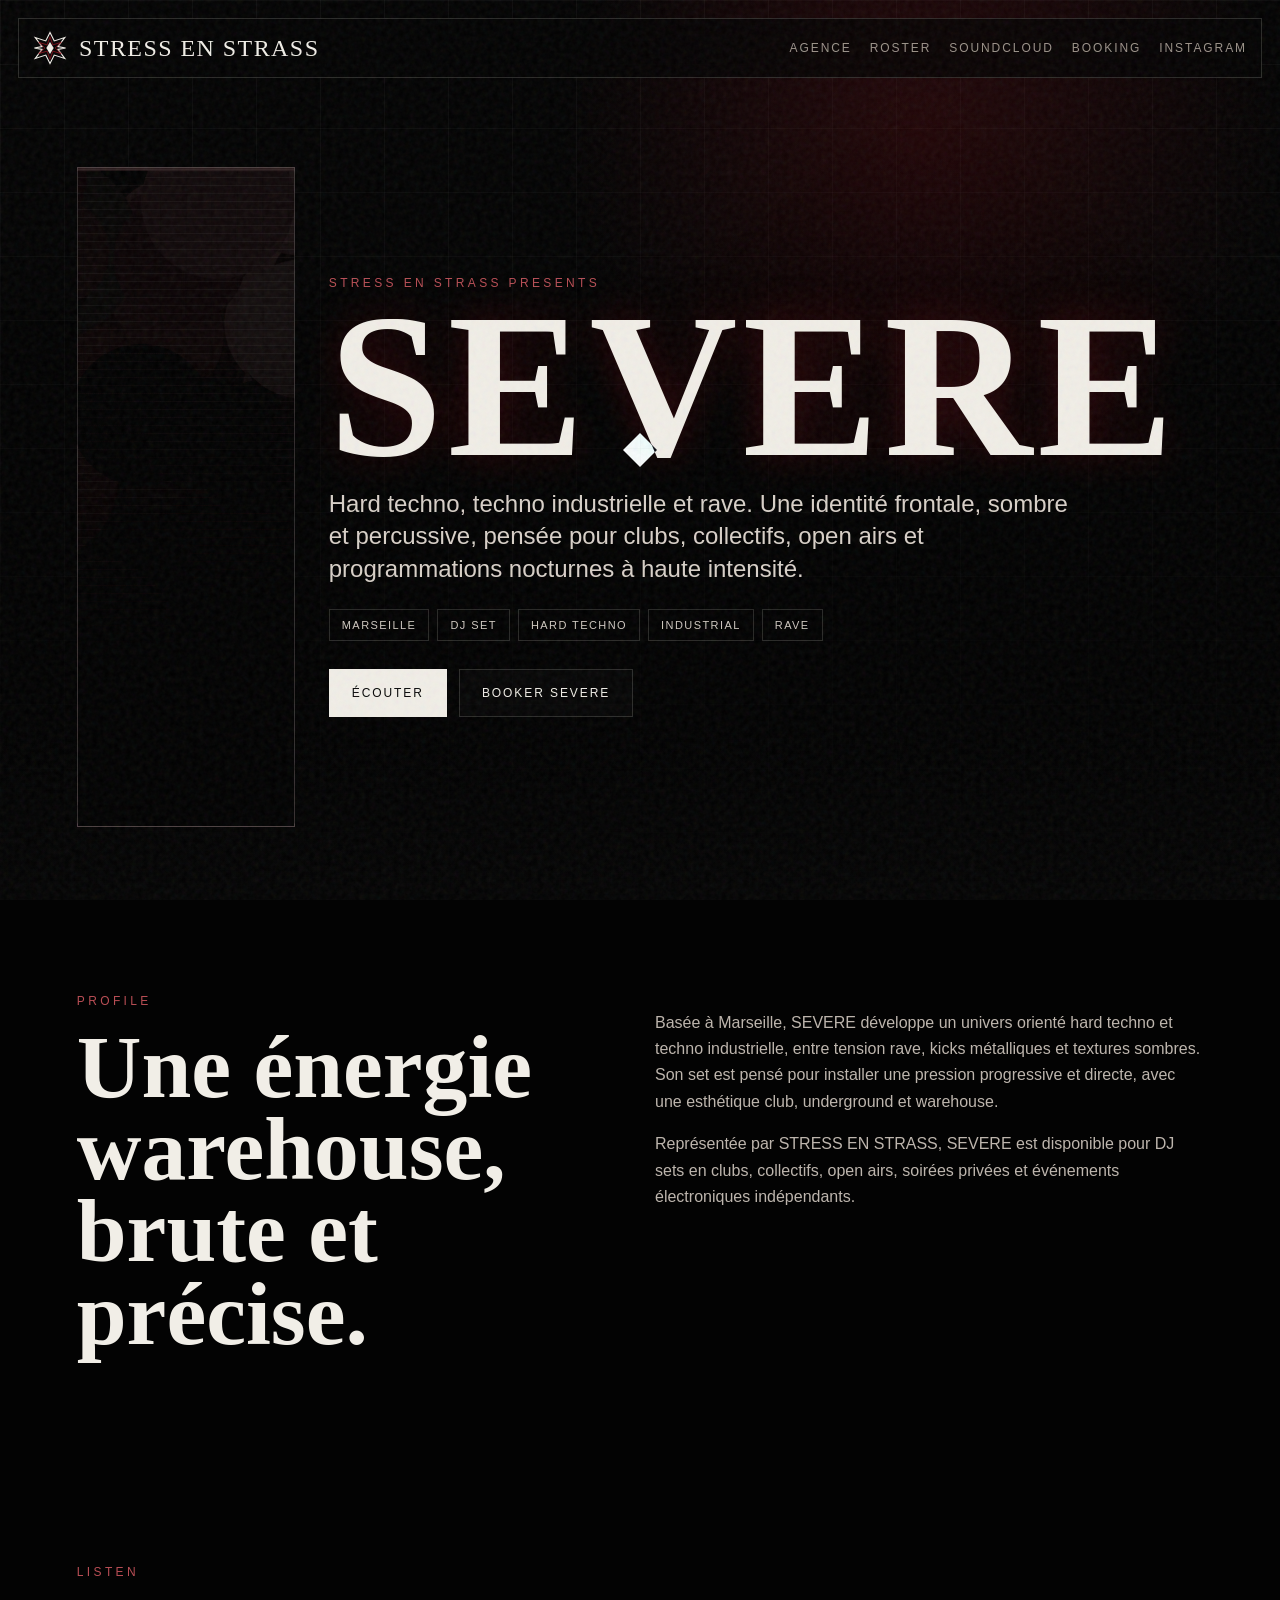
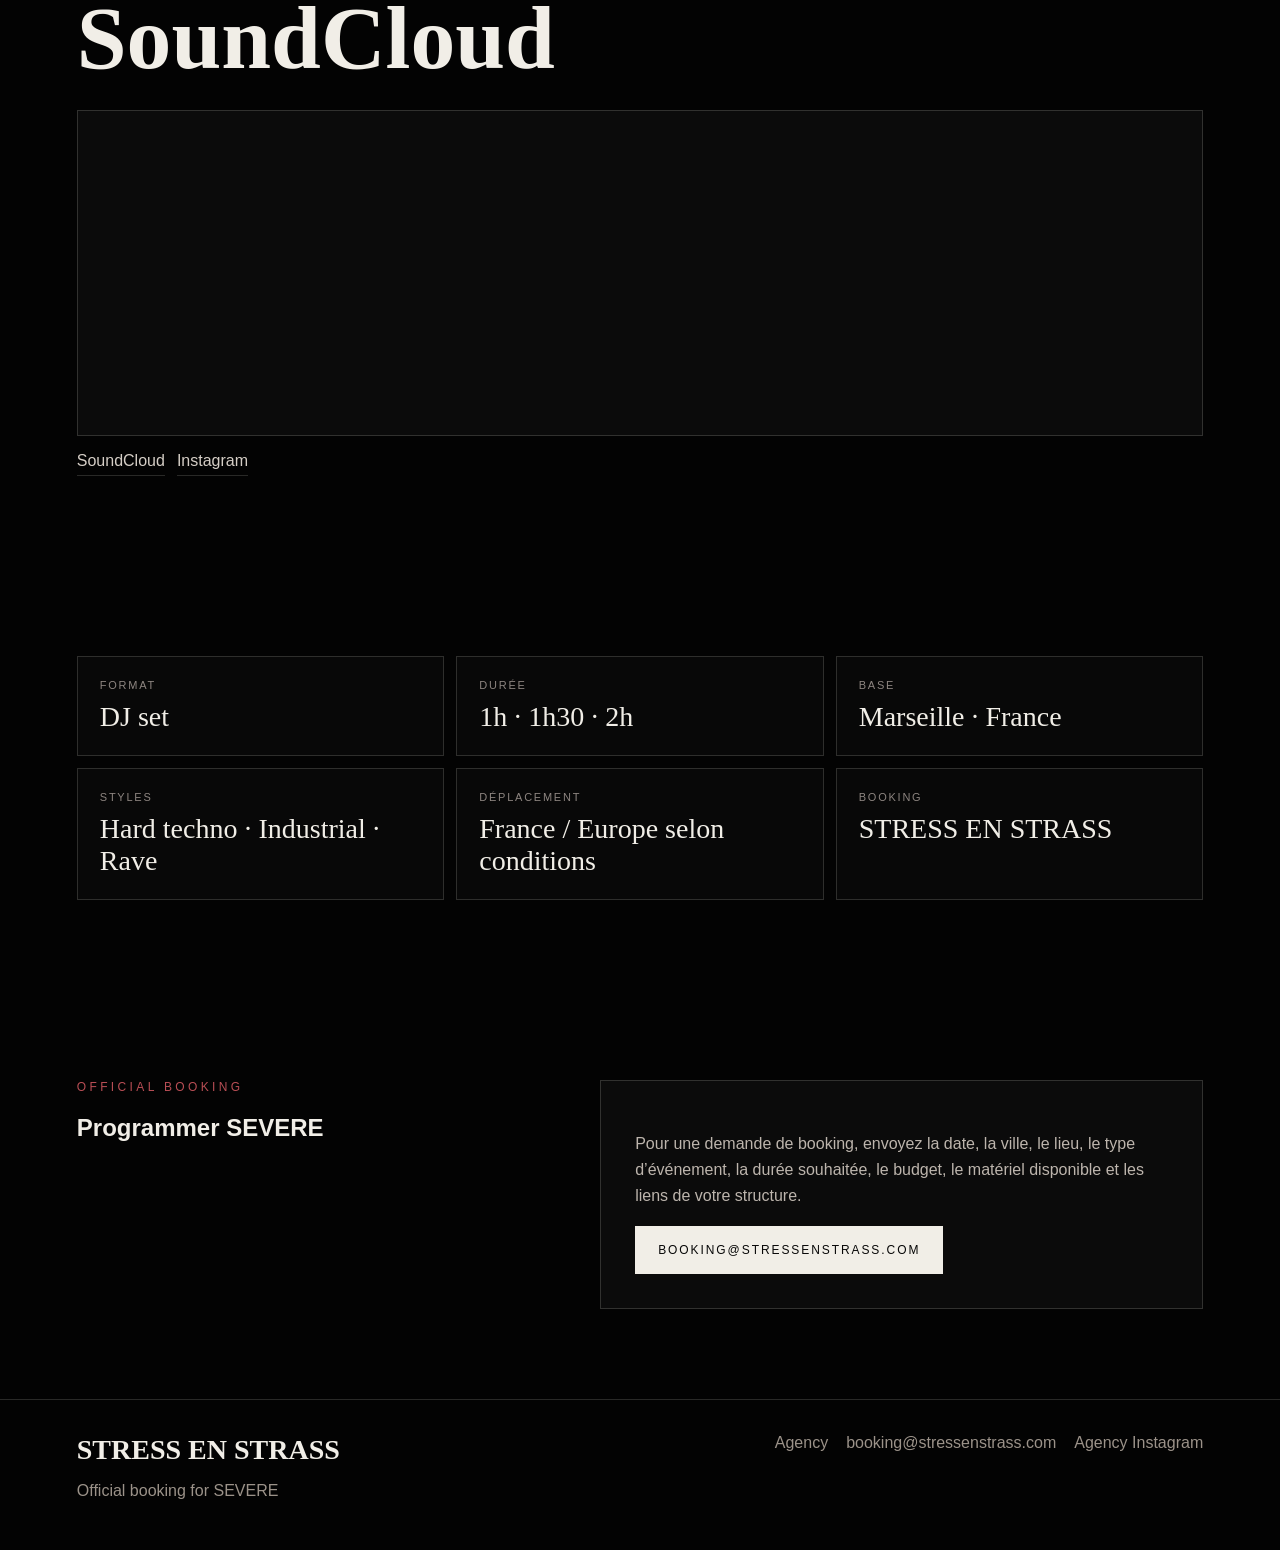
==== commit 799f1aab: "Add files via upload" ====
--- a/artists/severe.html
+++ b/artists/severe.html
@@ -1,111 +1,120 @@
 <!doctype html>
 <html lang="fr">
 <head>
-  <meta charset="utf-8">
-  <meta name="viewport" content="width=device-width, initial-scale=1">
-  <title>SEVERE — Hard techno & techno industrielle | STRESS EN STRASS</title>
-  <meta name="description" content="SEVERE, artiste hard techno, techno industrielle, acid et rave basée à Marseille. Écoute SoundCloud, Instagram et booking via STRESS EN STRASS.">
-  <meta name="keywords" content="SEVERE, SEVERE from Mars, hard techno Marseille, techno industrielle, booking DJ techno, SoundCloud SEVERE, Instagram severefrommars">
-  <meta name="robots" content="index, follow">
-  <link rel="canonical" href="https://stressenstrass.fr/artists/severe.html">
-  <meta property="og:title" content="SEVERE — STRESS EN STRASS">
-  <meta property="og:description" content="Hard techno, techno industrielle, acid et rave. Booking via STRESS EN STRASS.">
-  <meta property="og:type" content="profile">
-  <meta property="og:url" content="https://stressenstrass.fr/artists/severe.html">
-  <meta property="og:image" content="https://stressenstrass.fr/assets/img/severe.jpg">
-  <meta name="twitter:card" content="summary_large_image">
-  <link rel="icon" href="../assets/logo.svg" type="image/svg+xml">
-  <link rel="preload" href="../assets/fonts/gothicum.ttf" as="font" type="font/ttf" crossorigin>
-  <link rel="stylesheet" href="../style.css">
+  <meta charset="utf-8" />
+  <meta name="viewport" content="width=device-width, initial-scale=1" />
+  <title>SEVERE — STRESS EN STRASS | Hard Techno · Industrial · Marseille</title>
+  <meta name="description" content="SEVERE, artiste hard techno et techno industrielle basée à Marseille, représentée par STRESS EN STRASS. Booking : booking@stressenstrass.com." />
+  <link rel="canonical" href="https://stressenstrass.fr/artists/severe.html" />
+  <meta property="og:title" content="SEVERE — STRESS EN STRASS" />
+  <meta property="og:description" content="Hard techno, industrial, rave. Booking officiel par STRESS EN STRASS." />
+  <meta property="og:type" content="profile" />
+  <meta property="og:image" content="https://stressenstrass.fr/assets/img/severe.jpg" />
+  <link rel="icon" href="../assets/logo.svg" type="image/svg+xml" />
+  <link rel="stylesheet" href="../style.css" />
   <script type="application/ld+json">
   {
     "@context":"https://schema.org",
     "@type":"MusicGroup",
     "name":"SEVERE",
+    "genre":["Hard Techno","Industrial Techno","Rave"],
+    "homeLocation":"Marseille, France",
     "url":"https://stressenstrass.fr/artists/severe.html",
-    "genre":["Hard Techno","Industrial Techno","Acid","Rave"],
-    "sameAs":["https://soundcloud.com/severefrommars","https://www.instagram.com/severefrommars/"]
+    "sameAs":["https://soundcloud.com/severefrommars","https://www.instagram.com/severefrommars/"],
+    "contactPoint":{"@type":"ContactPoint","email":"booking@stressenstrass.com","contactType":"booking"}
   }
   </script>
 </head>
 <body>
+  <div class="cursor-dot" aria-hidden="true"><span></span></div>
   <div class="noise" aria-hidden="true"></div>
-  <div class="orb" aria-hidden="true"></div>
+  <div class="grid-bg" aria-hidden="true"></div>
 
-  <header class="site-header">
-    <a class="brand" href="../index.html" aria-label="Accueil STRESS EN STRASS">
-      <img src="../assets/logo.svg" alt="Logo tribal STRESS EN STRASS" class="brand-mark">
+  <header class="site-header" data-reveal>
+    <a class="brand" href="../index.html" aria-label="STRESS EN STRASS accueil">
+      <img src="../assets/logo.svg" alt="" class="brand-mark" />
       <span>STRESS EN STRASS</span>
     </a>
-    <button class="nav-toggle" aria-label="Ouvrir le menu" aria-expanded="false">MENU</button>
-    <nav class="site-nav" aria-label="Navigation principale">
+    <nav class="nav" aria-label="Navigation principale">
+      <a href="../index.html#agency">Agence</a>
       <a href="../index.html#roster">Roster</a>
-      <a href="#profile">Profile</a>
-      <a href="#listen">Listen</a>
+      <a href="#listen">SoundCloud</a>
       <a href="#booking">Booking</a>
       <a href="https://www.instagram.com/severefrommars/" target="_blank" rel="noopener">Instagram</a>
     </nav>
   </header>
 
   <main>
-    <section class="artist-page-hero">
-      <div class="artist-portrait severe-portrait" aria-label="SEVERE"></div>
-      <div class="artist-copy">
-        <p class="kicker">Marseille / France · Hard techno · Industrial</p>
+    <section class="artist-hero">
+      <div class="artist-portrait severe-img" data-reveal role="img" aria-label="Portrait de SEVERE"></div>
+      <div class="artist-main" data-reveal>
+        <p class="eyebrow">STRESS EN STRASS presents</p>
         <h1>SEVERE</h1>
-        <p class="lead">Hard techno, techno industrielle, acid pressure et énergie rave. Un profil frontal, sombre et club-ready pour programmations underground.</p>
-        <div class="actions">
-          <a class="btn btn-primary" href="#listen">Écouter</a>
-          <a class="btn" href="https://soundcloud.com/severefrommars" target="_blank" rel="noopener">SoundCloud</a>
-          <a class="btn" href="https://www.instagram.com/severefrommars/" target="_blank" rel="noopener">Instagram</a>
-          <a class="btn" href="mailto:booking@stressenstrass.com?subject=Booking%20SEVERE">Book SEVERE</a>
+        <p class="hero-lead">Hard techno, techno industrielle et rave. Une identité frontale, sombre et percussive, pensée pour clubs, collectifs, open airs et programmations nocturnes à haute intensité.</p>
+        <div class="artist-tags"><span>Marseille</span><span>DJ set</span><span>Hard Techno</span><span>Industrial</span><span>Rave</span></div>
+        <div class="hero-actions">
+          <a class="btn primary" href="#listen">Écouter</a>
+          <a class="btn" href="mailto:booking@stressenstrass.com?subject=Booking%20SEVERE%20-%20STRESS%20EN%20STRASS">Booker SEVERE</a>
         </div>
       </div>
     </section>
 
-    <section id="profile" class="section editorial" data-reveal>
-      <p class="kicker">Profile</p>
-      <h2>Industrial tension. Rave instinct. No decorative softness.</h2>
-      <div class="columns">
-        <p>SEVERE développe un univers orienté hard techno et techno industrielle : kicks massifs, textures métalliques, tension acide et dynamique rave.</p>
-        <p>Son format s’adresse aux clubs, collectifs, warehouses, open airs nocturnes et événements alternatifs recherchant une identité sonore sombre, directe et physique.</p>
+    <section class="artist-bio" data-reveal>
+      <div class="section-head">
+        <p class="eyebrow">Profile</p>
+        <h2>Une énergie warehouse, brute et précise.</h2>
+      </div>
+      <div class="bio-text">
+        <p>Basée à Marseille, SEVERE développe un univers orienté hard techno et techno industrielle, entre tension rave, kicks métalliques et textures sombres. Son set est pensé pour installer une pression progressive et directe, avec une esthétique club, underground et warehouse.</p>
+        <p>Représentée par STRESS EN STRASS, SEVERE est disponible pour DJ sets en clubs, collectifs, open airs, soirées privées et événements électroniques indépendants.</p>
       </div>
     </section>
 
-    <section id="listen" class="section listen" data-reveal>
-      <div class="section-title">
-        <p class="kicker">Listen</p>
+    <section class="listen" id="listen" data-reveal>
+      <div class="section-head">
+        <p class="eyebrow">Listen</p>
         <h2>SoundCloud</h2>
       </div>
-      <div class="soundcloud-box">
-        <iframe title="SoundCloud SEVERE" width="100%" height="420" scrolling="no" frameborder="no" allow="autoplay" src="https://w.soundcloud.com/player/?url=https%3A//soundcloud.com/severefrommars&color=%23a10e1a&auto_play=false&hide_related=true&show_comments=false&show_user=true&show_reposts=false&show_teaser=false&visual=true"></iframe>
+      <div class="soundcloud-frame">
+        <iframe title="SEVERE SoundCloud" width="100%" height="300" scrolling="no" frameborder="no" allow="autoplay" src="https://w.soundcloud.com/player/?url=https%3A//soundcloud.com/severefrommars&color=%238a0f18&auto_play=false&hide_related=true&show_comments=false&show_user=true&show_reposts=false&show_teaser=false&visual=true"></iframe>
+      </div>
+      <div class="social-line">
+        <a href="https://soundcloud.com/severefrommars" target="_blank" rel="noopener">SoundCloud</a>
+        <a href="https://www.instagram.com/severefrommars/" target="_blank" rel="noopener">Instagram</a>
       </div>
     </section>
 
-    <section class="section specs" data-reveal>
+    <section class="specs" data-reveal>
       <div class="spec"><span>Format</span><strong>DJ set</strong></div>
-      <div class="spec"><span>Durée</span><strong>1h / 1h30 / 2h</strong></div>
-      <div class="spec"><span>Style</span><strong>Hard techno · Industrial · Acid · Rave</strong></div>
-      <div class="spec"><span>Base</span><strong>Marseille / France</strong></div>
+      <div class="spec"><span>Durée</span><strong>1h · 1h30 · 2h</strong></div>
+      <div class="spec"><span>Base</span><strong>Marseille · France</strong></div>
+      <div class="spec"><span>Styles</span><strong>Hard techno · Industrial · Rave</strong></div>
       <div class="spec"><span>Déplacement</span><strong>France / Europe selon conditions</strong></div>
-      <div class="spec"><span>Setup</span><strong>USB / CDJ — à confirmer selon événement</strong></div>
+      <div class="spec"><span>Booking</span><strong>STRESS EN STRASS</strong></div>
     </section>
 
-    <section id="booking" class="section booking" data-reveal>
+    <section class="booking" id="booking" data-reveal>
       <div>
-        <p class="kicker">Booking SEVERE</p>
-        <h2>Request a date</h2>
-        <p>Merci d’indiquer la date, la ville, le lieu, le type d’événement, l’horaire souhaité, la durée, le budget, le matériel disponible et les liens de votre structure.</p>
+        <p class="eyebrow">Official booking</p>
+        <h2>Programmer SEVERE</h2>
       </div>
-      <a class="btn btn-primary btn-large" href="mailto:booking@stressenstrass.com?subject=Booking%20request%20-%20SEVERE&body=Bonjour%20STRESS%20EN%20STRASS,%0D%0A%0D%0AJe%20souhaite%20booker%20SEVERE.%0D%0A%0D%0ADate%20:%20%0D%0AVille%20/%20lieu%20:%20%0D%0AType%20d%27%C3%A9v%C3%A9nement%20:%20%0D%0AHoraire%20/%20dur%C3%A9e%20:%20%0D%0ABudget%20:%20%0D%0AMat%C3%A9riel%20sur%20place%20:%20%0D%0ALiens%20:%20%0D%0A%0D%0AMerci.">booking@stressenstrass.com</a>
+      <div class="booking-panel">
+        <p>Pour une demande de booking, envoyez la date, la ville, le lieu, le type d’événement, la durée souhaitée, le budget, le matériel disponible et les liens de votre structure.</p>
+        <a class="btn primary" href="mailto:booking@stressenstrass.com?subject=Booking%20SEVERE%20-%20STRESS%20EN%20STRASS&body=Bonjour%20STRESS%20EN%20STRASS%2C%0A%0AJe%20souhaite%20programmer%20SEVERE.%0A%0ADate%20%3A%0AVille%20%2F%20Lieu%20%3A%0AType%20d%27%C3%A9v%C3%A9nement%20%3A%0AHoraire%20%2F%20dur%C3%A9e%20du%20set%20%3A%0ABudget%20approximatif%20%3A%0AMat%C3%A9riel%20disponible%20%3A%0ALiens%20de%20l%27%C3%A9v%C3%A9nement%20%3A%0A%0AMerci.">booking@stressenstrass.com</a>
+      </div>
     </section>
   </main>
 
-  <footer class="site-footer">
-    <a href="../index.html">STRESS EN STRASS</a>
-    <a href="mailto:booking@stressenstrass.com">booking@stressenstrass.com</a>
-    <a href="https://www.instagram.com/severefrommars/" target="_blank" rel="noopener">@severefrommars</a>
-    <a href="https://www.instagram.com/stressenstrass_agency/" target="_blank" rel="noopener">@stressenstrass_agency</a>
+  <footer class="footer">
+    <div>
+      <strong>STRESS EN STRASS</strong>
+      <p>Official booking for SEVERE</p>
+    </div>
+    <div class="footer-links">
+      <a href="../index.html">Agency</a>
+      <a href="mailto:booking@stressenstrass.com">booking@stressenstrass.com</a>
+      <a href="https://www.instagram.com/stressenstrass_agency/" target="_blank" rel="noopener">Agency Instagram</a>
+    </div>
   </footer>
 
   <script src="../script.js"></script>
--- a/style.css
+++ b/style.css
@@ -1,56 +1,15 @@
-@font-face{
-  font-family:"Gothicum";
-  src:url("assets/fonts/gothicum.ttf") format("truetype");
-  font-weight:400;
-  font-style:normal;
-  font-display:swap;
-}
-:root{
-  --black:#030303;
-  --black2:#080506;
-  --paper:#f2eee7;
-  --muted:#9b918b;
-  --line:rgba(242,238,231,.14);
-  --line2:rgba(242,238,231,.08);
-  --red:#9a0714;
-  --red2:#2b0206;
-  --goth:"Gothicum", "Times New Roman", Georgia, serif;
-  --sans:Arial, Helvetica, sans-serif;
-}
-*{box-sizing:border-box}
-html{scroll-behavior:smooth;background:var(--black)}
-body{
-  margin:0;
-  background:
-    radial-gradient(circle at 75% 5%, rgba(154,7,20,.18), transparent 28rem),
-    radial-gradient(circle at 12% 45%, rgba(255,255,255,.055), transparent 22rem),
-    linear-gradient(180deg,#050505 0%,#020202 100%);
-  color:var(--paper);
-  font-family:var(--sans);
-  overflow-x:hidden;
-}
-body::before{
-  content:"";
-  position:fixed;
-  inset:0;
-  z-index:-3;
-  pointer-events:none;
-  background-image:
-    linear-gradient(rgba(242,238,231,.045) 1px, transparent 1px),
-    linear-gradient(90deg, rgba(242,238,231,.035) 1px, transparent 1px);
-  background-size:62px 62px;
-  opacity:.52;
-  mask-image:linear-gradient(to bottom, rgba(0,0,0,.95), rgba(0,0,0,.24));
-}
-a{color:inherit}
-.noise{position:fixed;inset:0;pointer-events:none;z-index:80;opacity:.09;mix-blend-mode:screen;background-image:url("data:image/svg+xml,%3Csvg viewBox='0 0 240 240' xmlns='http://www.w3.org/2000/svg'%3E%3Cfilter id='n'%3E%3CfeTurbulence type='fractalNoise' baseFrequency='.82' numOctaves='4' stitchTiles='stitch'/%3E%3C/filter%3E%3Crect width='100%25' height='100%25' filter='url(%23n)' opacity='.75'/%3E%3C/svg%3E")}
-.orb{position:fixed;width:28rem;height:28rem;border-radius:50%;left:70%;top:16%;transform:translate(-50%,-50%);background:radial-gradient(circle,rgba(154,7,20,.18),transparent 68%);pointer-events:none;z-index:-1;filter:blur(2px)}
-.site-header{position:fixed;top:0;left:0;right:0;z-index:60;display:flex;align-items:center;justify-content:space-between;padding:1rem 1.35rem;border-bottom:1px solid var(--line);background:rgba(3,3,3,.78);backdrop-filter:blur(18px)}
-.brand{display:flex;align-items:center;gap:.8rem;text-decoration:none;text-transform:uppercase;font-weight:900;letter-spacing:.18em;font-size:.78rem}.brand-mark{width:2rem;height:2rem;display:block}.site-nav{display:flex;align-items:center;gap:1.15rem}.site-nav a,.site-footer a{text-decoration:none;text-transform:uppercase;font-size:.68rem;letter-spacing:.2em;font-weight:900;color:var(--paper);opacity:.82}.site-nav a:hover,.site-footer a:hover{opacity:1;color:#fff;text-shadow:0 0 16px rgba(154,7,20,.7)}.nav-toggle{display:none;color:var(--paper);background:#080808;border:1px solid var(--line);padding:.7rem .85rem;font-size:.68rem;letter-spacing:.18em;font-weight:900}
-.hero{min-height:100svh;position:relative;display:grid;align-items:end;padding:8rem 1.5rem 6.5rem;overflow:hidden}.hero-media{position:absolute;inset:0;z-index:-2;background:linear-gradient(90deg,rgba(3,3,3,.92),rgba(3,3,3,.42) 48%,rgba(3,3,3,.82)),url("assets/img/hero-texture.jpg") center/cover no-repeat;filter:grayscale(1) contrast(1.25);opacity:.45}.hero::after,.artist-page-hero::after{content:"";position:absolute;inset:auto 0 0;height:1px;background:var(--line)}.hero-content{width:min(1200px,100%);margin:0 auto;position:relative;z-index:2}.kicker{margin:0 0 1rem;text-transform:uppercase;letter-spacing:.28em;font-size:.72rem;font-weight:900;color:var(--muted)}h1,h2,h3{margin:0;text-transform:uppercase;line-height:.86;font-weight:400}h1{font-family:var(--goth);font-size:clamp(4.4rem,14vw,13rem);letter-spacing:.015em;max-width:12ch;text-shadow:0 0 32px rgba(154,7,20,.26)}h1 span{color:transparent;-webkit-text-stroke:1px rgba(242,238,231,.78);text-shadow:none}h2{font-family:var(--goth);font-size:clamp(3rem,7vw,7.6rem);letter-spacing:.015em}h3{font-family:var(--goth);font-size:clamp(2.6rem,5vw,5.7rem);letter-spacing:.015em}.lead{max-width:780px;margin:1.4rem 0 0;color:#d7d0c9;font-size:clamp(1.08rem,2vw,1.65rem);line-height:1.42}.actions{display:flex;flex-wrap:wrap;gap:.75rem;margin-top:2rem}.btn{display:inline-flex;align-items:center;justify-content:center;min-height:3.25rem;padding:0 1.15rem;border:1px solid var(--line);background:rgba(242,238,231,.035);color:var(--paper);text-decoration:none;text-transform:uppercase;letter-spacing:.18em;font-size:.72rem;font-weight:900;transition:transform .22s ease,border .22s ease,background .22s ease,box-shadow .22s ease}.btn:hover{transform:translateY(-2px);border-color:rgba(154,7,20,.9);box-shadow:0 0 32px rgba(154,7,20,.2)}.btn-primary{background:var(--red);border-color:var(--red);color:white}.btn-large{min-height:3.8rem;padding:0 1.45rem}.side-label{position:absolute;right:1.4rem;bottom:1.35rem;writing-mode:vertical-rl;text-transform:uppercase;letter-spacing:.28em;font-size:.68rem;font-weight:900;color:var(--muted)}
-.section{width:min(1240px,100%);margin:0 auto;padding:7rem 1.5rem}.section-title{display:flex;align-items:end;justify-content:space-between;gap:1.5rem;margin-bottom:2rem}.roster-grid{display:grid;grid-template-columns:1.25fr .75fr;gap:1rem}.roster-card{position:relative;min-height:38rem;border:1px solid var(--line);background:linear-gradient(180deg,rgba(242,238,231,.06),rgba(242,238,231,.02));overflow:hidden;text-decoration:none}.roster-image{position:absolute;inset:0;background:linear-gradient(to top,rgba(0,0,0,.94),rgba(0,0,0,.22)),url("assets/img/severe.jpg") center/cover no-repeat;filter:grayscale(1) contrast(1.18);transition:transform 1.2s ease,filter .8s ease}.roster-card:hover .roster-image{transform:scale(1.04);filter:grayscale(.75) contrast(1.3)}.roster-info{position:absolute;left:0;right:0;bottom:0;padding:1.55rem;background:linear-gradient(transparent,rgba(0,0,0,.96) 20%)}.tag{display:inline-block;margin-bottom:1rem;color:var(--muted);text-transform:uppercase;letter-spacing:.2em;font-size:.68rem;font-weight:900}.roster-info p{max-width:640px;color:#d3cbc4;line-height:1.5}.link-arrow{display:inline-block;margin-top:1rem;text-transform:uppercase;letter-spacing:.16em;font-size:.72rem;font-weight:900}.empty{min-height:38rem}.empty::before{content:"";position:absolute;inset:1.1rem;border:1px dashed rgba(242,238,231,.2)}.empty .roster-info{top:0;display:flex;flex-direction:column;justify-content:end;background:radial-gradient(circle at 75% 20%,rgba(154,7,20,.18),transparent 55%),rgba(255,255,255,.01)}
-.editorial{border-top:1px solid var(--line)}.editorial h2{max-width:980px}.columns{display:grid;grid-template-columns:1fr 1fr;gap:2rem;margin-top:2rem}.columns p,.booking p{font-size:1.18rem;line-height:1.62;color:#d3cbc4}.booking{border:1px solid var(--line);margin-bottom:5rem;background:radial-gradient(circle at 80% 0%,rgba(154,7,20,.22),transparent 34%),rgba(242,238,231,.025);display:flex;align-items:end;justify-content:space-between;gap:2rem}.booking h2{margin-bottom:1rem}.booking p{max-width:760px}.site-footer{display:flex;flex-wrap:wrap;align-items:center;justify-content:space-between;gap:1rem;padding:1.4rem;border-top:1px solid var(--line);text-transform:uppercase;letter-spacing:.15em;font-size:.72rem;color:var(--muted);background:#030303}
-.artist-page-hero{min-height:100svh;display:grid;grid-template-columns:.9fr 1.1fr;position:relative}.artist-portrait{min-height:100svh;background:linear-gradient(to top,rgba(0,0,0,.92),rgba(0,0,0,.08)),url("assets/img/severe.jpg") center/cover no-repeat;filter:grayscale(1) contrast(1.22)}.artist-copy{display:flex;flex-direction:column;justify-content:end;padding:8rem 5vw 6rem}.soundcloud-box{border:1px solid var(--line);padding:.6rem;background:#050505;box-shadow:0 1.5rem 6rem rgba(0,0,0,.56)}.specs{display:grid;grid-template-columns:repeat(3,1fr);gap:1rem}.spec{border:1px solid var(--line);background:rgba(242,238,231,.025);padding:1.35rem;min-height:9rem}.spec span{display:block;margin-bottom:.8rem;color:var(--muted);text-transform:uppercase;letter-spacing:.2em;font-size:.68rem;font-weight:900}.spec strong{font-size:1.1rem;line-height:1.35}
-.js [data-reveal]{opacity:0;transform:translateY(22px);transition:opacity .7s ease,transform .7s ease}.js [data-reveal].is-visible{opacity:1;transform:none}
-@media(max-width:880px){.site-header{padding:.85rem}.brand span{font-size:.68rem}.nav-toggle{display:block}.site-nav{position:absolute;top:100%;left:0;right:0;display:none;flex-direction:column;align-items:flex-start;background:#030303;border-bottom:1px solid var(--line);padding:1rem}.site-nav.open{display:flex}.hero{padding:7rem 1rem 5rem}.side-label{display:none}h1{font-size:clamp(4rem,21vw,7rem)}.roster-grid,.columns,.artist-page-hero,.specs{grid-template-columns:1fr}.section{padding:5rem 1rem}.roster-card,.empty{min-height:30rem}.booking{display:block}.booking .btn{margin-top:1.2rem}.artist-portrait{min-height:58svh}.artist-copy{padding:3.5rem 1rem 5rem}.site-footer{display:grid}.orb{display:none}}
-@media(prefers-reduced-motion:reduce){*,*::before,*::after{animation:none!important;transition:none!important;scroll-behavior:auto!important}}
+@font-face{font-family:Gothicum;src:url('assets/fonts/gothicum.ttf') format('truetype');font-display:swap}
+:root{--bg:#030303;--ink:#f1eee7;--muted:#9b9289;--line:rgba(241,238,231,.16);--red:#8a0f18;--red2:#3d050a;--steel:#141414;--font-title:Gothicum, 'Times New Roman', serif;--font-body:Inter, Arial, Helvetica, sans-serif}
+*{box-sizing:border-box}html{scroll-behavior:smooth}body{margin:0;background:var(--bg);color:var(--ink);font-family:var(--font-body);cursor:none;overflow-x:hidden}a{color:inherit;text-decoration:none}img{max-width:100%;display:block}
+.noise{position:fixed;inset:0;pointer-events:none;z-index:50;opacity:.13;background-image:url("data:image/svg+xml,%3Csvg viewBox='0 0 180 180' xmlns='http://www.w3.org/2000/svg'%3E%3Cfilter id='n'%3E%3CfeTurbulence type='fractalNoise' baseFrequency='.9' numOctaves='4' stitchTiles='stitch'/%3E%3C/filter%3E%3Crect width='100%25' height='100%25' filter='url(%23n)' opacity='.55'/%3E%3C/svg%3E")}.grid-bg{position:fixed;inset:0;pointer-events:none;z-index:-2;background:radial-gradient(circle at 72% 15%,rgba(138,15,24,.26),transparent 30%),linear-gradient(rgba(255,255,255,.035) 1px,transparent 1px),linear-gradient(90deg,rgba(255,255,255,.035) 1px,transparent 1px);background-size:auto,64px 64px,64px 64px}.grid-bg:after{content:"";position:absolute;inset:0;background:linear-gradient(180deg,transparent,rgba(0,0,0,.68) 70%,#030303)}
+.cursor-dot{position:fixed;left:0;top:0;width:34px;height:34px;z-index:100;pointer-events:none;mix-blend-mode:difference;transform:translate(-50%,-50%)}.cursor-dot span{display:block;width:100%;height:100%;background:#fff;clip-path:polygon(50% 0,100% 50%,50% 100%,0 50%);animation:cursorSpin 3s linear infinite}@keyframes cursorSpin{to{transform:rotate(360deg)}}
+.site-header{position:fixed;z-index:20;left:18px;right:18px;top:18px;display:flex;justify-content:space-between;align-items:center;border:1px solid var(--line);background:rgba(3,3,3,.72);backdrop-filter:blur(16px);padding:12px 14px}.brand{display:flex;align-items:center;gap:12px;font-family:var(--font-title);letter-spacing:.06em;font-size:24px}.brand-mark{width:34px;height:34px}.nav{display:flex;gap:18px;align-items:center;text-transform:uppercase;font-size:12px;letter-spacing:.16em;color:var(--muted)}.nav a:hover{color:var(--ink)}
+main{padding-top:90px}.hero{min-height:calc(100vh - 90px);display:grid;grid-template-columns:1.12fr .88fr;gap:30px;align-items:center;padding:6vw}.eyebrow{text-transform:uppercase;letter-spacing:.28em;font-size:12px;color:#b94e55;margin:0 0 18px}.hero h1,.artist-main h1{font-family:var(--font-title);font-size:clamp(76px,13vw,190px);line-height:.76;margin:0;letter-spacing:.025em;text-shadow:0 0 42px rgba(138,15,24,.34)}.hero h1 span{font-size:.48em;color:var(--red)}.hero-lead{max-width:760px;color:#d8d0c8;font-size:clamp(17px,2vw,24px);line-height:1.35}.hero-actions{display:flex;gap:12px;flex-wrap:wrap;margin-top:28px}.btn{display:inline-flex;align-items:center;justify-content:center;min-height:48px;padding:0 22px;border:1px solid var(--line);text-transform:uppercase;letter-spacing:.16em;font-size:12px;background:rgba(255,255,255,.02);transition:.25s}.btn:hover{transform:translateY(-2px);border-color:rgba(255,255,255,.4)}.btn.primary{background:var(--ink);color:#080808;border-color:var(--ink)}.btn.primary:hover{box-shadow:0 0 38px rgba(241,238,231,.22)}
+.hero-object{display:grid;place-items:center;min-height:520px}.diamond-stage{position:relative;width:360px;height:360px;display:grid;place-items:center;perspective:900px}.diamond-3d{position:relative;width:170px;height:170px;transform-style:preserve-3d;animation:diamondRotate 8s linear infinite}.face{position:absolute;inset:0;background:linear-gradient(135deg,rgba(255,255,255,.18),rgba(138,15,24,.16),rgba(255,255,255,.03));border:1px solid rgba(255,255,255,.22);clip-path:polygon(50% 0,100% 50%,50% 100%,0 50%);box-shadow:inset 0 0 40px rgba(255,255,255,.04)}.f1{transform:rotateY(0) translateZ(58px)}.f2{transform:rotateY(45deg) translateZ(58px)}.f3{transform:rotateY(90deg) translateZ(58px)}.f4{transform:rotateY(135deg) translateZ(58px)}.f5{transform:rotateX(45deg) translateZ(-58px)}.f6{transform:rotateX(-45deg) translateZ(-58px)}.f7{transform:rotateY(225deg) translateZ(58px)}.f8{transform:rotateY(315deg) translateZ(58px)}@keyframes diamondRotate{to{transform:rotateX(360deg) rotateY(720deg) rotateZ(360deg)}}.orbit{position:absolute;border:1px solid rgba(255,255,255,.2);border-radius:50%;inset:34px;animation:orbit 9s linear infinite}.orbit-b{inset:72px;transform:rotate(72deg);border-color:rgba(138,15,24,.42);animation-duration:6s}.shadow-diamond{position:absolute;bottom:20px;width:220px;height:36px;background:radial-gradient(ellipse,rgba(138,15,24,.36),transparent 70%);filter:blur(10px)}@keyframes orbit{to{transform:rotate(360deg)}}
+.ticker{border-block:1px solid var(--line);overflow:hidden;white-space:nowrap;background:#060606}.ticker div{display:inline-flex;gap:46px;padding:16px 0;animation:marquee 22s linear infinite}.ticker span{font-family:var(--font-title);font-size:28px;color:#5e5552;text-transform:uppercase}.ticker span:nth-child(odd){color:#bcb5ad}@keyframes marquee{from{transform:translateX(0)}to{transform:translateX(-45%)}}
+section{padding:90px 6vw}.section-head{max-width:920px}.section-head h2{font-family:var(--font-title);font-size:clamp(44px,7vw,100px);line-height:.92;margin:0 0 30px}.agency-grid{display:grid;grid-template-columns:repeat(3,1fr);gap:14px}.agency-grid article{border:1px solid var(--line);background:linear-gradient(180deg,rgba(255,255,255,.045),rgba(255,255,255,.015));padding:28px;min-height:260px}.agency-grid span{color:var(--red);font-family:var(--font-title);font-size:34px}.agency-grid h3{font-family:var(--font-title);font-size:38px;margin:38px 0 10px}.agency-grid p,.bio-text p,.booking-panel p{color:#bdb5ad;line-height:1.65}
+.artist-grid{display:grid;grid-template-columns:1.2fr .9fr .9fr;gap:16px}.artist-card{min-height:520px;border:1px solid var(--line);position:relative;overflow:hidden;background:#090909;display:flex;align-items:flex-end}.artist-image{position:absolute;inset:0;background-size:cover;background-position:center;filter:grayscale(1) contrast(1.18) brightness(.58);transition:.55s}.artist-card:hover .artist-image{transform:scale(1.05);filter:grayscale(.4) contrast(1.25) brightness(.72)}.artist-image:after,.artist-portrait:after{content:"";position:absolute;inset:0;background:linear-gradient(180deg,transparent 25%,rgba(0,0,0,.84)),repeating-linear-gradient(0deg,rgba(255,255,255,.04) 0 1px,transparent 1px 8px)}.severe-img{background-image:url('assets/img/severe.jpg'),linear-gradient(135deg,#22070a,#050505 55%,#121212)}.artist-card-body{position:relative;z-index:2;padding:26px}.artist-card-body p{color:#b94e55;text-transform:uppercase;letter-spacing:.18em;font-size:11px}.artist-card-body h3{font-family:var(--font-title);font-size:clamp(50px,6vw,92px);margin:0;line-height:.85}.artist-card-body span{color:#d2cbc3;text-transform:uppercase;letter-spacing:.16em;font-size:12px}.empty{background-image:linear-gradient(135deg,#101010,#050505 55%,#250409)}.empty.second{background-image:linear-gradient(135deg,#050505,#171717 55%,#17100f)}
+.booking{display:grid;grid-template-columns:.9fr 1.1fr;gap:30px;align-items:start}.booking-panel{border:1px solid var(--line);padding:34px;background:rgba(255,255,255,.035)}.footer{display:flex;justify-content:space-between;gap:20px;padding:34px 6vw;border-top:1px solid var(--line);color:var(--muted)}.footer strong{font-family:var(--font-title);font-size:28px;color:var(--ink)}.footer-links{display:flex;gap:18px;flex-wrap:wrap}.footer a:hover{color:var(--ink)}
+.artist-hero{display:grid;grid-template-columns:.9fr 1.1fr;gap:34px;align-items:center;min-height:calc(100vh - 90px);padding:6vw}.artist-portrait{min-height:660px;border:1px solid var(--line);background-size:cover;background-position:center;position:relative;filter:grayscale(.9) contrast(1.15)}.artist-main h1{font-size:clamp(96px,16vw,230px)}.artist-tags{display:flex;gap:8px;flex-wrap:wrap;margin-top:22px}.artist-tags span{border:1px solid var(--line);padding:9px 12px;text-transform:uppercase;letter-spacing:.13em;font-size:11px;color:#cfc8c0}.artist-bio{display:grid;grid-template-columns:1fr 1fr;gap:30px}.soundcloud-frame{border:1px solid var(--line);padding:10px;background:rgba(255,255,255,.035)}.social-line{display:flex;gap:12px;margin-top:16px}.social-line a{border-bottom:1px solid var(--line);padding-bottom:5px;color:#d5cec6}.specs{display:grid;grid-template-columns:repeat(3,1fr);gap:12px}.spec{border:1px solid var(--line);padding:22px;background:#080808}.spec span{display:block;color:#8d8580;text-transform:uppercase;letter-spacing:.16em;font-size:11px;margin-bottom:10px}.spec strong{font-family:var(--font-title);font-size:28px;font-weight:400}
+[data-reveal]{opacity:0;transform:translateY(28px);transition:opacity .8s ease,transform .8s ease}[data-reveal].is-visible{opacity:1;transform:none}
+@media(max-width:900px){body{cursor:auto}.cursor-dot{display:none}.site-header{position:sticky;top:0;left:0;right:0;margin:0;border-inline:0}.brand span{font-size:18px}.nav{display:none}.hero,.artist-hero,.booking,.artist-bio{grid-template-columns:1fr}.hero{padding-top:70px}.hero-object{min-height:360px}.diamond-stage{width:280px;height:280px}.artist-grid,.agency-grid,.specs{grid-template-columns:1fr}.artist-card{min-height:430px}.artist-portrait{min-height:460px}.footer{flex-direction:column}.ticker span{font-size:22px}}
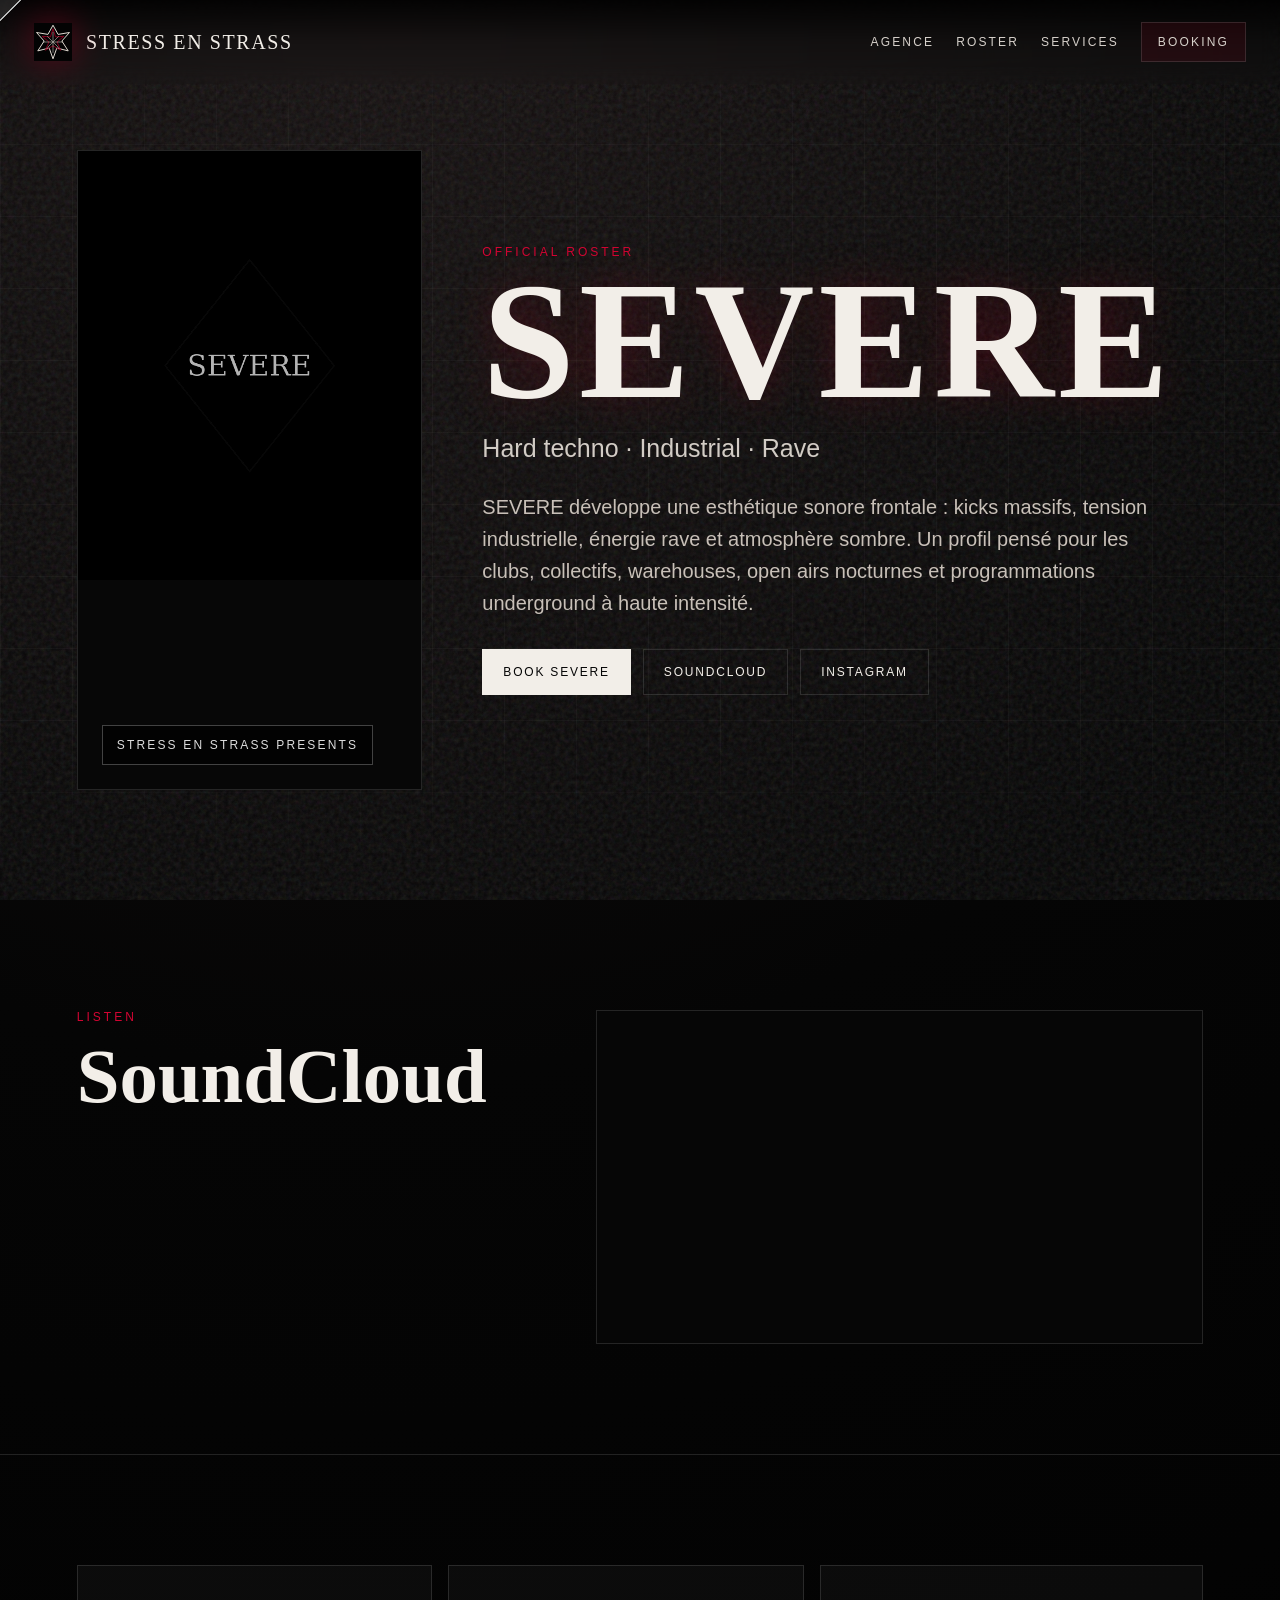
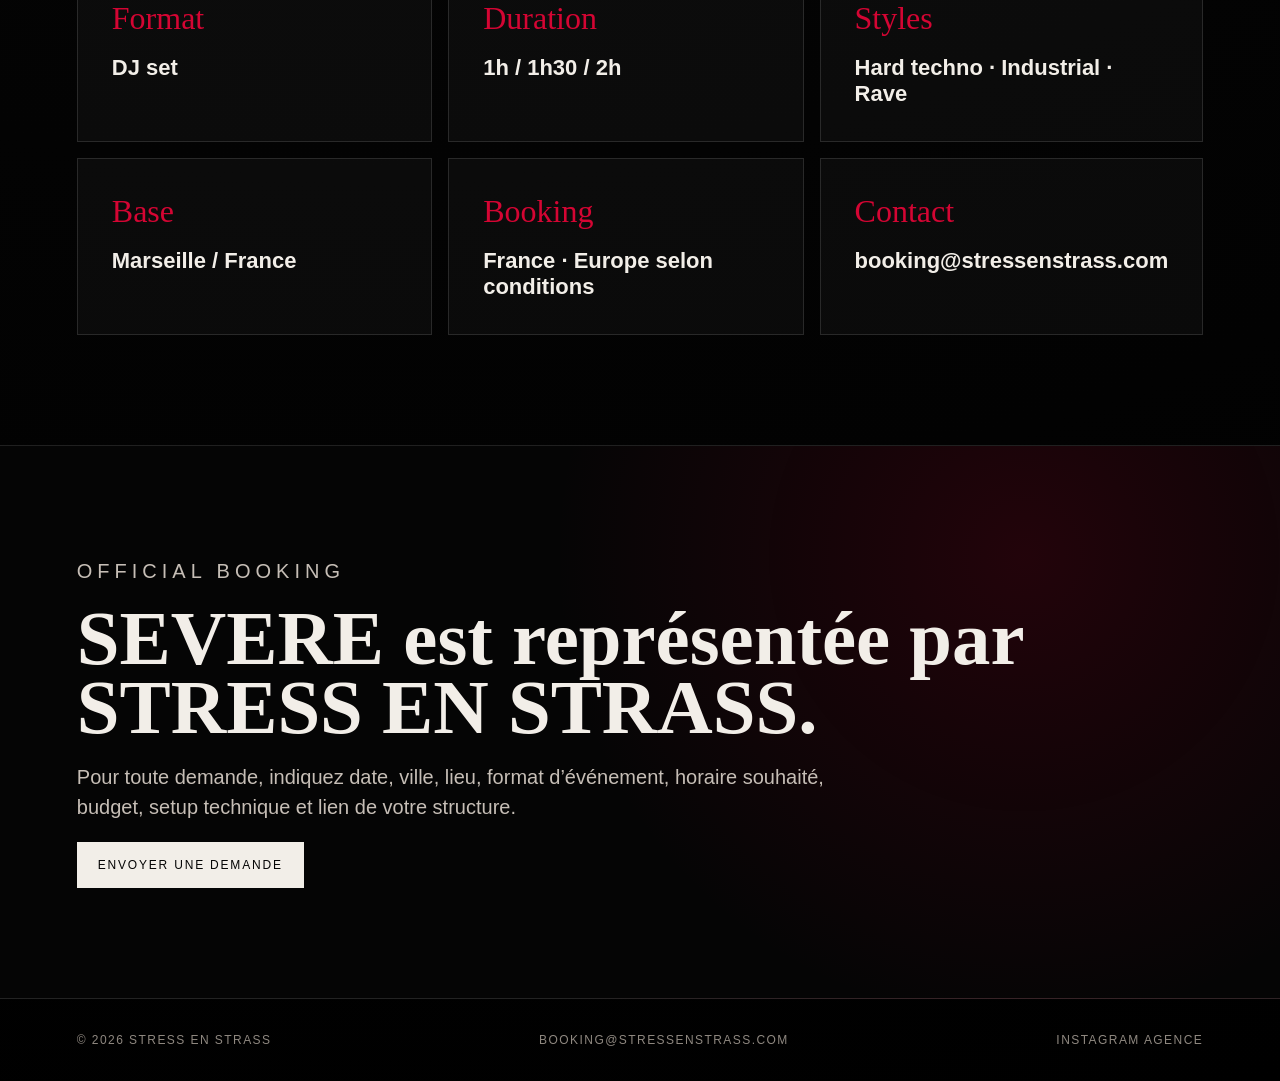
==== commit cd2bc461: "Add files via upload" ====
--- a/artists/severe.html
+++ b/artists/severe.html
@@ -3,120 +3,70 @@
 <head>
   <meta charset="utf-8" />
   <meta name="viewport" content="width=device-width, initial-scale=1" />
-  <title>SEVERE — STRESS EN STRASS | Hard Techno · Industrial · Marseille</title>
-  <meta name="description" content="SEVERE, artiste hard techno et techno industrielle basée à Marseille, représentée par STRESS EN STRASS. Booking : booking@stressenstrass.com." />
+  <title>SEVERE — Artiste hard techno | STRESS EN STRASS</title>
+  <meta name="description" content="SEVERE, artiste hard techno, industrial et rave représentée par STRESS EN STRASS. SoundCloud, Instagram, infos booking et demande de date." />
   <link rel="canonical" href="https://stressenstrass.fr/artists/severe.html" />
   <meta property="og:title" content="SEVERE — STRESS EN STRASS" />
-  <meta property="og:description" content="Hard techno, industrial, rave. Booking officiel par STRESS EN STRASS." />
-  <meta property="og:type" content="profile" />
+  <meta property="og:description" content="Hard techno, industrial, rave. Booking officiel via STRESS EN STRASS." />
   <meta property="og:image" content="https://stressenstrass.fr/assets/img/severe.jpg" />
   <link rel="icon" href="../assets/logo.svg" type="image/svg+xml" />
   <link rel="stylesheet" href="../style.css" />
   <script type="application/ld+json">
-  {
-    "@context":"https://schema.org",
-    "@type":"MusicGroup",
-    "name":"SEVERE",
-    "genre":["Hard Techno","Industrial Techno","Rave"],
-    "homeLocation":"Marseille, France",
-    "url":"https://stressenstrass.fr/artists/severe.html",
-    "sameAs":["https://soundcloud.com/severefrommars","https://www.instagram.com/severefrommars/"],
-    "contactPoint":{"@type":"ContactPoint","email":"booking@stressenstrass.com","contactType":"booking"}
-  }
+  {"@context":"https://schema.org","@type":"MusicGroup","name":"SEVERE","genre":["Hard techno","Industrial techno","Rave"],"url":"https://stressenstrass.fr/artists/severe.html","sameAs":["https://soundcloud.com/severefrommars","https://www.instagram.com/severefrommars/"],"memberOf":{"@type":"Organization","name":"STRESS EN STRASS"}}
   </script>
 </head>
 <body>
-  <div class="cursor-dot" aria-hidden="true"><span></span></div>
-  <div class="noise" aria-hidden="true"></div>
-  <div class="grid-bg" aria-hidden="true"></div>
-
-  <header class="site-header" data-reveal>
-    <a class="brand" href="../index.html" aria-label="STRESS EN STRASS accueil">
-      <img src="../assets/logo.svg" alt="" class="brand-mark" />
-      <span>STRESS EN STRASS</span>
-    </a>
-    <nav class="nav" aria-label="Navigation principale">
-      <a href="../index.html#agency">Agence</a>
-      <a href="../index.html#roster">Roster</a>
-      <a href="#listen">SoundCloud</a>
-      <a href="#booking">Booking</a>
-      <a href="https://www.instagram.com/severefrommars/" target="_blank" rel="noopener">Instagram</a>
+  <div class="grain" aria-hidden="true"></div><div class="grid-noise" aria-hidden="true"></div>
+  <div class="diamond-cursor" id="diamondCursor" aria-hidden="true"><span></span></div>
+  <header class="site-header">
+    <a class="brand" href="../index.html"><img src="../assets/logo.svg" alt="" /><span>STRESS EN STRASS</span></a>
+    <nav>
+      <a href="../index.html#agency">Agence</a><a href="../index.html#roster">Roster</a><a href="../index.html#services">Services</a><a class="nav-cta" href="mailto:booking@stressenstrass.com?subject=Booking%20SEVERE">Booking</a>
     </nav>
   </header>
-
   <main>
     <section class="artist-hero">
-      <div class="artist-portrait severe-img" data-reveal role="img" aria-label="Portrait de SEVERE"></div>
-      <div class="artist-main" data-reveal>
-        <p class="eyebrow">STRESS EN STRASS presents</p>
+      <div class="artist-visual reveal">
+        <img src="../assets/img/severe.jpg" alt="SEVERE artiste hard techno" onerror="this.style.display='none'; this.parentElement.classList.add('placeholder')" />
+        <div class="artist-stamp">STRESS EN STRASS PRESENTS</div>
+      </div>
+      <div class="artist-copy reveal delay-1">
+        <p class="eyebrow">Official roster</p>
         <h1>SEVERE</h1>
-        <p class="hero-lead">Hard techno, techno industrielle et rave. Une identité frontale, sombre et percussive, pensée pour clubs, collectifs, open airs et programmations nocturnes à haute intensité.</p>
-        <div class="artist-tags"><span>Marseille</span><span>DJ set</span><span>Hard Techno</span><span>Industrial</span><span>Rave</span></div>
+        <p class="lead">Hard techno · Industrial · Rave</p>
+        <p>SEVERE développe une esthétique sonore frontale : kicks massifs, tension industrielle, énergie rave et atmosphère sombre. Un profil pensé pour les clubs, collectifs, warehouses, open airs nocturnes et programmations underground à haute intensité.</p>
         <div class="hero-actions">
-          <a class="btn primary" href="#listen">Écouter</a>
-          <a class="btn" href="mailto:booking@stressenstrass.com?subject=Booking%20SEVERE%20-%20STRESS%20EN%20STRASS">Booker SEVERE</a>
+          <a class="btn primary" href="mailto:booking@stressenstrass.com?subject=Booking%20SEVERE&body=Bonjour%20STRESS%20EN%20STRASS%2C%0A%0AJe%20souhaite%20faire%20une%20demande%20de%20booking%20pour%20SEVERE.%0A%0ADate%20%3A%0AVille%20%3A%0ALieu%20%3A%0AFormat%20%3A%0ABudget%20%3A%0AMat%C3%A9riel%20sur%20place%20%3A%0ALien%20%C3%A9v%C3%A9nement%20%3A%0A%0AMerci.">Book SEVERE</a>
+          <a class="btn ghost" href="https://soundcloud.com/severefrommars" target="_blank" rel="noopener">SoundCloud</a>
+          <a class="btn ghost" href="https://www.instagram.com/severefrommars/" target="_blank" rel="noopener">Instagram</a>
         </div>
       </div>
     </section>
 
-    <section class="artist-bio" data-reveal>
-      <div class="section-head">
-        <p class="eyebrow">Profile</p>
-        <h2>Une énergie warehouse, brute et précise.</h2>
-      </div>
-      <div class="bio-text">
-        <p>Basée à Marseille, SEVERE développe un univers orienté hard techno et techno industrielle, entre tension rave, kicks métalliques et textures sombres. Son set est pensé pour installer une pression progressive et directe, avec une esthétique club, underground et warehouse.</p>
-        <p>Représentée par STRESS EN STRASS, SEVERE est disponible pour DJ sets en clubs, collectifs, open airs, soirées privées et événements électroniques indépendants.</p>
+    <section class="section two-col">
+      <div class="section-title reveal"><p class="eyebrow">Listen</p><h2>SoundCloud</h2></div>
+      <div class="soundcloud-box reveal delay-1">
+        <iframe title="SoundCloud SEVERE" width="100%" height="300" scrolling="no" frameborder="no" allow="autoplay" src="https://w.soundcloud.com/player/?url=https%3A//soundcloud.com/severefrommars&color=%2382001c&auto_play=false&hide_related=false&show_comments=false&show_user=true&show_reposts=false&show_teaser=true&visual=true"></iframe>
       </div>
     </section>
 
-    <section class="listen" id="listen" data-reveal>
-      <div class="section-head">
-        <p class="eyebrow">Listen</p>
-        <h2>SoundCloud</h2>
-      </div>
-      <div class="soundcloud-frame">
-        <iframe title="SEVERE SoundCloud" width="100%" height="300" scrolling="no" frameborder="no" allow="autoplay" src="https://w.soundcloud.com/player/?url=https%3A//soundcloud.com/severefrommars&color=%238a0f18&auto_play=false&hide_related=true&show_comments=false&show_user=true&show_reposts=false&show_teaser=false&visual=true"></iframe>
-      </div>
-      <div class="social-line">
-        <a href="https://soundcloud.com/severefrommars" target="_blank" rel="noopener">SoundCloud</a>
-        <a href="https://www.instagram.com/severefrommars/" target="_blank" rel="noopener">Instagram</a>
-      </div>
+    <section class="section details-grid">
+      <div class="detail reveal"><span>Format</span><strong>DJ set</strong></div>
+      <div class="detail reveal"><span>Duration</span><strong>1h / 1h30 / 2h</strong></div>
+      <div class="detail reveal"><span>Styles</span><strong>Hard techno · Industrial · Rave</strong></div>
+      <div class="detail reveal"><span>Base</span><strong>Marseille / France</strong></div>
+      <div class="detail reveal"><span>Booking</span><strong>France · Europe selon conditions</strong></div>
+      <div class="detail reveal"><span>Contact</span><strong>booking@stressenstrass.com</strong></div>
     </section>
 
-    <section class="specs" data-reveal>
-      <div class="spec"><span>Format</span><strong>DJ set</strong></div>
-      <div class="spec"><span>Durée</span><strong>1h · 1h30 · 2h</strong></div>
-      <div class="spec"><span>Base</span><strong>Marseille · France</strong></div>
-      <div class="spec"><span>Styles</span><strong>Hard techno · Industrial · Rave</strong></div>
-      <div class="spec"><span>Déplacement</span><strong>France / Europe selon conditions</strong></div>
-      <div class="spec"><span>Booking</span><strong>STRESS EN STRASS</strong></div>
-    </section>
-
-    <section class="booking" id="booking" data-reveal>
-      <div>
-        <p class="eyebrow">Official booking</p>
-        <h2>Programmer SEVERE</h2>
-      </div>
-      <div class="booking-panel">
-        <p>Pour une demande de booking, envoyez la date, la ville, le lieu, le type d’événement, la durée souhaitée, le budget, le matériel disponible et les liens de votre structure.</p>
-        <a class="btn primary" href="mailto:booking@stressenstrass.com?subject=Booking%20SEVERE%20-%20STRESS%20EN%20STRASS&body=Bonjour%20STRESS%20EN%20STRASS%2C%0A%0AJe%20souhaite%20programmer%20SEVERE.%0A%0ADate%20%3A%0AVille%20%2F%20Lieu%20%3A%0AType%20d%27%C3%A9v%C3%A9nement%20%3A%0AHoraire%20%2F%20dur%C3%A9e%20du%20set%20%3A%0ABudget%20approximatif%20%3A%0AMat%C3%A9riel%20disponible%20%3A%0ALiens%20de%20l%27%C3%A9v%C3%A9nement%20%3A%0A%0AMerci.">booking@stressenstrass.com</a>
-      </div>
+    <section class="section booking-panel reveal">
+      <p class="eyebrow">Official booking</p>
+      <h2>SEVERE est représentée par STRESS EN STRASS.</h2>
+      <p>Pour toute demande, indiquez date, ville, lieu, format d’événement, horaire souhaité, budget, setup technique et lien de votre structure.</p>
+      <a class="btn primary" href="mailto:booking@stressenstrass.com?subject=Booking%20SEVERE">Envoyer une demande</a>
     </section>
   </main>
-
-  <footer class="footer">
-    <div>
-      <strong>STRESS EN STRASS</strong>
-      <p>Official booking for SEVERE</p>
-    </div>
-    <div class="footer-links">
-      <a href="../index.html">Agency</a>
-      <a href="mailto:booking@stressenstrass.com">booking@stressenstrass.com</a>
-      <a href="https://www.instagram.com/stressenstrass_agency/" target="_blank" rel="noopener">Agency Instagram</a>
-    </div>
-  </footer>
-
+  <footer class="footer"><span>© 2026 STRESS EN STRASS</span><a href="mailto:booking@stressenstrass.com">booking@stressenstrass.com</a><a href="https://www.instagram.com/stressenstrass_agency/" target="_blank" rel="noopener">Instagram agence</a></footer>
   <script src="../script.js"></script>
 </body>
 </html>
--- a/style.css
+++ b/style.css
@@ -1,15 +1,3 @@
 @font-face{font-family:Gothicum;src:url('assets/fonts/gothicum.ttf') format('truetype');font-display:swap}
-:root{--bg:#030303;--ink:#f1eee7;--muted:#9b9289;--line:rgba(241,238,231,.16);--red:#8a0f18;--red2:#3d050a;--steel:#141414;--font-title:Gothicum, 'Times New Roman', serif;--font-body:Inter, Arial, Helvetica, sans-serif}
-*{box-sizing:border-box}html{scroll-behavior:smooth}body{margin:0;background:var(--bg);color:var(--ink);font-family:var(--font-body);cursor:none;overflow-x:hidden}a{color:inherit;text-decoration:none}img{max-width:100%;display:block}
-.noise{position:fixed;inset:0;pointer-events:none;z-index:50;opacity:.13;background-image:url("data:image/svg+xml,%3Csvg viewBox='0 0 180 180' xmlns='http://www.w3.org/2000/svg'%3E%3Cfilter id='n'%3E%3CfeTurbulence type='fractalNoise' baseFrequency='.9' numOctaves='4' stitchTiles='stitch'/%3E%3C/filter%3E%3Crect width='100%25' height='100%25' filter='url(%23n)' opacity='.55'/%3E%3C/svg%3E")}.grid-bg{position:fixed;inset:0;pointer-events:none;z-index:-2;background:radial-gradient(circle at 72% 15%,rgba(138,15,24,.26),transparent 30%),linear-gradient(rgba(255,255,255,.035) 1px,transparent 1px),linear-gradient(90deg,rgba(255,255,255,.035) 1px,transparent 1px);background-size:auto,64px 64px,64px 64px}.grid-bg:after{content:"";position:absolute;inset:0;background:linear-gradient(180deg,transparent,rgba(0,0,0,.68) 70%,#030303)}
-.cursor-dot{position:fixed;left:0;top:0;width:34px;height:34px;z-index:100;pointer-events:none;mix-blend-mode:difference;transform:translate(-50%,-50%)}.cursor-dot span{display:block;width:100%;height:100%;background:#fff;clip-path:polygon(50% 0,100% 50%,50% 100%,0 50%);animation:cursorSpin 3s linear infinite}@keyframes cursorSpin{to{transform:rotate(360deg)}}
-.site-header{position:fixed;z-index:20;left:18px;right:18px;top:18px;display:flex;justify-content:space-between;align-items:center;border:1px solid var(--line);background:rgba(3,3,3,.72);backdrop-filter:blur(16px);padding:12px 14px}.brand{display:flex;align-items:center;gap:12px;font-family:var(--font-title);letter-spacing:.06em;font-size:24px}.brand-mark{width:34px;height:34px}.nav{display:flex;gap:18px;align-items:center;text-transform:uppercase;font-size:12px;letter-spacing:.16em;color:var(--muted)}.nav a:hover{color:var(--ink)}
-main{padding-top:90px}.hero{min-height:calc(100vh - 90px);display:grid;grid-template-columns:1.12fr .88fr;gap:30px;align-items:center;padding:6vw}.eyebrow{text-transform:uppercase;letter-spacing:.28em;font-size:12px;color:#b94e55;margin:0 0 18px}.hero h1,.artist-main h1{font-family:var(--font-title);font-size:clamp(76px,13vw,190px);line-height:.76;margin:0;letter-spacing:.025em;text-shadow:0 0 42px rgba(138,15,24,.34)}.hero h1 span{font-size:.48em;color:var(--red)}.hero-lead{max-width:760px;color:#d8d0c8;font-size:clamp(17px,2vw,24px);line-height:1.35}.hero-actions{display:flex;gap:12px;flex-wrap:wrap;margin-top:28px}.btn{display:inline-flex;align-items:center;justify-content:center;min-height:48px;padding:0 22px;border:1px solid var(--line);text-transform:uppercase;letter-spacing:.16em;font-size:12px;background:rgba(255,255,255,.02);transition:.25s}.btn:hover{transform:translateY(-2px);border-color:rgba(255,255,255,.4)}.btn.primary{background:var(--ink);color:#080808;border-color:var(--ink)}.btn.primary:hover{box-shadow:0 0 38px rgba(241,238,231,.22)}
-.hero-object{display:grid;place-items:center;min-height:520px}.diamond-stage{position:relative;width:360px;height:360px;display:grid;place-items:center;perspective:900px}.diamond-3d{position:relative;width:170px;height:170px;transform-style:preserve-3d;animation:diamondRotate 8s linear infinite}.face{position:absolute;inset:0;background:linear-gradient(135deg,rgba(255,255,255,.18),rgba(138,15,24,.16),rgba(255,255,255,.03));border:1px solid rgba(255,255,255,.22);clip-path:polygon(50% 0,100% 50%,50% 100%,0 50%);box-shadow:inset 0 0 40px rgba(255,255,255,.04)}.f1{transform:rotateY(0) translateZ(58px)}.f2{transform:rotateY(45deg) translateZ(58px)}.f3{transform:rotateY(90deg) translateZ(58px)}.f4{transform:rotateY(135deg) translateZ(58px)}.f5{transform:rotateX(45deg) translateZ(-58px)}.f6{transform:rotateX(-45deg) translateZ(-58px)}.f7{transform:rotateY(225deg) translateZ(58px)}.f8{transform:rotateY(315deg) translateZ(58px)}@keyframes diamondRotate{to{transform:rotateX(360deg) rotateY(720deg) rotateZ(360deg)}}.orbit{position:absolute;border:1px solid rgba(255,255,255,.2);border-radius:50%;inset:34px;animation:orbit 9s linear infinite}.orbit-b{inset:72px;transform:rotate(72deg);border-color:rgba(138,15,24,.42);animation-duration:6s}.shadow-diamond{position:absolute;bottom:20px;width:220px;height:36px;background:radial-gradient(ellipse,rgba(138,15,24,.36),transparent 70%);filter:blur(10px)}@keyframes orbit{to{transform:rotate(360deg)}}
-.ticker{border-block:1px solid var(--line);overflow:hidden;white-space:nowrap;background:#060606}.ticker div{display:inline-flex;gap:46px;padding:16px 0;animation:marquee 22s linear infinite}.ticker span{font-family:var(--font-title);font-size:28px;color:#5e5552;text-transform:uppercase}.ticker span:nth-child(odd){color:#bcb5ad}@keyframes marquee{from{transform:translateX(0)}to{transform:translateX(-45%)}}
-section{padding:90px 6vw}.section-head{max-width:920px}.section-head h2{font-family:var(--font-title);font-size:clamp(44px,7vw,100px);line-height:.92;margin:0 0 30px}.agency-grid{display:grid;grid-template-columns:repeat(3,1fr);gap:14px}.agency-grid article{border:1px solid var(--line);background:linear-gradient(180deg,rgba(255,255,255,.045),rgba(255,255,255,.015));padding:28px;min-height:260px}.agency-grid span{color:var(--red);font-family:var(--font-title);font-size:34px}.agency-grid h3{font-family:var(--font-title);font-size:38px;margin:38px 0 10px}.agency-grid p,.bio-text p,.booking-panel p{color:#bdb5ad;line-height:1.65}
-.artist-grid{display:grid;grid-template-columns:1.2fr .9fr .9fr;gap:16px}.artist-card{min-height:520px;border:1px solid var(--line);position:relative;overflow:hidden;background:#090909;display:flex;align-items:flex-end}.artist-image{position:absolute;inset:0;background-size:cover;background-position:center;filter:grayscale(1) contrast(1.18) brightness(.58);transition:.55s}.artist-card:hover .artist-image{transform:scale(1.05);filter:grayscale(.4) contrast(1.25) brightness(.72)}.artist-image:after,.artist-portrait:after{content:"";position:absolute;inset:0;background:linear-gradient(180deg,transparent 25%,rgba(0,0,0,.84)),repeating-linear-gradient(0deg,rgba(255,255,255,.04) 0 1px,transparent 1px 8px)}.severe-img{background-image:url('assets/img/severe.jpg'),linear-gradient(135deg,#22070a,#050505 55%,#121212)}.artist-card-body{position:relative;z-index:2;padding:26px}.artist-card-body p{color:#b94e55;text-transform:uppercase;letter-spacing:.18em;font-size:11px}.artist-card-body h3{font-family:var(--font-title);font-size:clamp(50px,6vw,92px);margin:0;line-height:.85}.artist-card-body span{color:#d2cbc3;text-transform:uppercase;letter-spacing:.16em;font-size:12px}.empty{background-image:linear-gradient(135deg,#101010,#050505 55%,#250409)}.empty.second{background-image:linear-gradient(135deg,#050505,#171717 55%,#17100f)}
-.booking{display:grid;grid-template-columns:.9fr 1.1fr;gap:30px;align-items:start}.booking-panel{border:1px solid var(--line);padding:34px;background:rgba(255,255,255,.035)}.footer{display:flex;justify-content:space-between;gap:20px;padding:34px 6vw;border-top:1px solid var(--line);color:var(--muted)}.footer strong{font-family:var(--font-title);font-size:28px;color:var(--ink)}.footer-links{display:flex;gap:18px;flex-wrap:wrap}.footer a:hover{color:var(--ink)}
-.artist-hero{display:grid;grid-template-columns:.9fr 1.1fr;gap:34px;align-items:center;min-height:calc(100vh - 90px);padding:6vw}.artist-portrait{min-height:660px;border:1px solid var(--line);background-size:cover;background-position:center;position:relative;filter:grayscale(.9) contrast(1.15)}.artist-main h1{font-size:clamp(96px,16vw,230px)}.artist-tags{display:flex;gap:8px;flex-wrap:wrap;margin-top:22px}.artist-tags span{border:1px solid var(--line);padding:9px 12px;text-transform:uppercase;letter-spacing:.13em;font-size:11px;color:#cfc8c0}.artist-bio{display:grid;grid-template-columns:1fr 1fr;gap:30px}.soundcloud-frame{border:1px solid var(--line);padding:10px;background:rgba(255,255,255,.035)}.social-line{display:flex;gap:12px;margin-top:16px}.social-line a{border-bottom:1px solid var(--line);padding-bottom:5px;color:#d5cec6}.specs{display:grid;grid-template-columns:repeat(3,1fr);gap:12px}.spec{border:1px solid var(--line);padding:22px;background:#080808}.spec span{display:block;color:#8d8580;text-transform:uppercase;letter-spacing:.16em;font-size:11px;margin-bottom:10px}.spec strong{font-family:var(--font-title);font-size:28px;font-weight:400}
-[data-reveal]{opacity:0;transform:translateY(28px);transition:opacity .8s ease,transform .8s ease}[data-reveal].is-visible{opacity:1;transform:none}
-@media(max-width:900px){body{cursor:auto}.cursor-dot{display:none}.site-header{position:sticky;top:0;left:0;right:0;margin:0;border-inline:0}.brand span{font-size:18px}.nav{display:none}.hero,.artist-hero,.booking,.artist-bio{grid-template-columns:1fr}.hero{padding-top:70px}.hero-object{min-height:360px}.diamond-stage{width:280px;height:280px}.artist-grid,.agency-grid,.specs{grid-template-columns:1fr}.artist-card{min-height:430px}.artist-portrait{min-height:460px}.footer{flex-direction:column}.ticker span{font-size:22px}}
+:root{--bg:#030303;--ink:#f2eee8;--muted:#8d8780;--line:rgba(255,255,255,.12);--blood:#8b001e;--red:#d40533;--steel:#171717;--goth:Gothicum, Georgia, serif;--sans:Inter,Arial,sans-serif}
+*{box-sizing:border-box}html{scroll-behavior:smooth}body{margin:0;background:radial-gradient(circle at 30% 0%,#151010 0,#050505 38%,#000 100%);color:var(--ink);font-family:var(--sans);cursor:none;overflow-x:hidden}a{color:inherit;text-decoration:none}img{max-width:100%;display:block}.grain,.grid-noise{position:fixed;inset:0;pointer-events:none;z-index:1}.grain{opacity:.18;background-image:url("data:image/svg+xml,%3Csvg viewBox='0 0 250 250' xmlns='http://www.w3.org/2000/svg'%3E%3Cfilter id='n'%3E%3CfeTurbulence type='fractalNoise' baseFrequency='.75' numOctaves='4' stitchTiles='stitch'/%3E%3C/filter%3E%3Crect width='100%25' height='100%25' filter='url(%23n)' opacity='.65'/%3E%3C/svg%3E")}.grid-noise{background:linear-gradient(rgba(255,255,255,.03) 1px,transparent 1px),linear-gradient(90deg,rgba(255,255,255,.03) 1px,transparent 1px);background-size:72px 72px;mask-image:linear-gradient(to bottom,transparent,#000 18%,#000 80%,transparent)}.site-header{position:fixed;top:0;left:0;right:0;z-index:10;display:flex;align-items:center;justify-content:space-between;padding:22px 34px;background:linear-gradient(to bottom,rgba(0,0,0,.86),rgba(0,0,0,.25),transparent);backdrop-filter:blur(10px)}.brand{display:flex;gap:14px;align-items:center;font-family:var(--goth);letter-spacing:.08em;font-size:20px}.brand img{width:38px;height:38px;filter:drop-shadow(0 0 18px rgba(139,0,30,.65))}nav{display:flex;gap:22px;align-items:center;text-transform:uppercase;font-size:12px;letter-spacing:.18em;color:#d6d0ca}.nav-cta{border:1px solid var(--line);padding:12px 16px;background:rgba(139,0,30,.15)}main{position:relative;z-index:2}.hero{min-height:100vh;display:grid;grid-template-columns:1.05fr .95fr;align-items:center;padding:130px 6vw 70px;gap:40px}.eyebrow{text-transform:uppercase;letter-spacing:.25em;font-size:12px;color:var(--red);margin:0 0 18px}.hero h1,.artist-copy h1{font-family:var(--goth);font-size:clamp(72px,13vw,180px);line-height:.78;letter-spacing:.025em;margin:0;text-shadow:0 0 40px rgba(139,0,30,.35)}.hero h1 em{font-style:normal;color:transparent;-webkit-text-stroke:1px rgba(242,238,232,.65)}.lead{font-size:clamp(18px,2vw,25px);line-height:1.35;color:#d2ccc5;max-width:760px}.hero-actions{display:flex;flex-wrap:wrap;gap:12px;margin-top:30px}.btn{display:inline-flex;align-items:center;justify-content:center;padding:15px 20px;border:1px solid var(--line);text-transform:uppercase;letter-spacing:.15em;font-size:12px;transition:.25s ease;position:relative;overflow:hidden}.btn:before{content:"";position:absolute;inset:0;background:linear-gradient(90deg,transparent,rgba(255,255,255,.12),transparent);translate:-120% 0;transition:.45s}.btn:hover:before{translate:120% 0}.btn.primary{background:var(--ink);color:#050505;border-color:var(--ink)}.btn.ghost:hover{border-color:var(--red);color:#fff;background:rgba(139,0,30,.18)}.hero-object{display:grid;place-items:center;min-height:520px;position:relative}.diamond-scene{width:min(62vw,520px);height:min(62vw,520px);display:grid;place-items:center;perspective:900px}.diamond{position:relative;width:220px;height:220px;transform-style:preserve-3d;animation:spinDiamond 8s linear infinite;filter:drop-shadow(0 0 45px rgba(212,5,51,.35))}.diamond i{position:absolute;inset:0;background:linear-gradient(135deg,rgba(255,255,255,.20),rgba(139,0,30,.08) 45%,rgba(0,0,0,.4));border:1px solid rgba(255,255,255,.22);clip-path:polygon(50% 0,100% 38%,72% 100%,28% 100%,0 38%)}.diamond .f1{transform:rotateY(0deg) translateZ(80px)}.diamond .f2{transform:rotateY(60deg) translateZ(80px)}.diamond .f3{transform:rotateY(120deg) translateZ(80px)}.diamond .f4{transform:rotateY(180deg) translateZ(80px)}.diamond .f5{transform:rotateY(240deg) translateZ(80px)}.diamond .f6{transform:rotateY(300deg) translateZ(80px)}@keyframes spinDiamond{to{transform:rotateX(360deg) rotateY(360deg) rotateZ(45deg)}}.orbital-text{position:absolute;bottom:36px;right:0;text-transform:uppercase;letter-spacing:.28em;color:#777;font-size:11px}.marquee{border-block:1px solid var(--line);overflow:hidden;background:rgba(0,0,0,.55);white-space:nowrap}.marquee div{display:inline-flex;gap:48px;animation:marq 22s linear infinite;padding:18px 0}.marquee span{font-family:var(--goth);font-size:34px;color:transparent;-webkit-text-stroke:1px rgba(255,255,255,.55)}@keyframes marq{to{transform:translateX(-50%)}}.section{padding:110px 6vw;border-bottom:1px solid var(--line)}.two-col{display:grid;grid-template-columns:.85fr 1.15fr;gap:70px}.section h2{font-family:var(--goth);font-size:clamp(42px,6vw,96px);line-height:.9;margin:0}.text-block{font-size:21px;line-height:1.55;color:#cbc5bd}.section-head{display:flex;align-items:end;justify-content:space-between;margin-bottom:32px}.roster-grid{display:grid;grid-template-columns:1.2fr .9fr .9fr;gap:18px}.artist-card{border:1px solid var(--line);background:linear-gradient(180deg,rgba(255,255,255,.05),rgba(255,255,255,.015));min-height:560px;display:flex;flex-direction:column;cursor:pointer;transition:.35s}.artist-card:hover{transform:translateY(-8px);border-color:rgba(212,5,51,.55)}.artist-media{height:360px;background:#080808;position:relative;overflow:hidden}.artist-media img{width:100%;height:100%;object-fit:cover;filter:grayscale(1) contrast(1.18) brightness(.8)}.artist-card:hover img{filter:grayscale(.65) contrast(1.25) brightness(.9)}.placeholder{background:radial-gradient(circle at center,rgba(139,0,30,.2),#060606 60%)!important}.card-diamond{position:absolute;inset:auto 24px 24px auto;width:62px;height:62px;border:1px solid rgba(255,255,255,.35);transform:rotate(45deg);box-shadow:0 0 20px rgba(139,0,30,.4)}.artist-info{padding:28px}.artist-info h3{font-family:var(--goth);font-size:54px;margin:0 0 10px}.artist-info p{color:#aaa}.artist-info a,.artist-info span{color:var(--red);text-transform:uppercase;letter-spacing:.14em;font-size:12px}.services{display:grid;grid-template-columns:repeat(3,1fr);gap:18px}.service,.detail{border:1px solid var(--line);padding:34px;background:rgba(255,255,255,.035)}.service span,.detail span{color:var(--red);font-family:var(--goth);font-size:32px}.service h3{font-family:var(--goth);font-size:42px;margin:20px 0 12px}.service p{color:#bdb6ae;line-height:1.55}.booking-panel{background:radial-gradient(circle at 80% 20%,rgba(139,0,30,.22),transparent 42%),#050505}.booking-panel h2{max-width:960px}.booking-panel p{max-width:760px;color:#c6beb6;font-size:20px;line-height:1.5}.footer{position:relative;z-index:2;display:flex;justify-content:space-between;gap:20px;flex-wrap:wrap;padding:34px 6vw;color:#8f8880;text-transform:uppercase;letter-spacing:.12em;font-size:12px}.artist-hero{min-height:100vh;display:grid;grid-template-columns:.92fr 1.08fr;gap:60px;align-items:center;padding:120px 6vw 80px}.artist-visual{position:relative;min-height:640px;border:1px solid var(--line);overflow:hidden;background:#070707}.artist-visual img{width:100%;height:100%;object-fit:cover;filter:grayscale(1) contrast(1.25) brightness(.72)}.artist-stamp{position:absolute;left:24px;bottom:24px;border:1px solid rgba(255,255,255,.25);padding:12px 14px;background:rgba(0,0,0,.65);letter-spacing:.18em;font-size:12px;color:#ddd}.artist-copy p:not(.eyebrow):not(.lead){font-size:20px;line-height:1.6;color:#c8c0b8}.soundcloud-box{border:1px solid var(--line);padding:14px;background:#060606}.details-grid{display:grid;grid-template-columns:repeat(3,1fr);gap:16px}.detail{min-height:150px}.detail strong{display:block;margin-top:18px;font-size:22px}.diamond-cursor{position:fixed;z-index:999;left:0;top:0;width:30px;height:30px;pointer-events:none;mix-blend-mode:difference;transform:translate(-50%,-50%)}.diamond-cursor span{display:block;width:100%;height:100%;border:1px solid white;transform:rotate(45deg);background:rgba(255,255,255,.12)}.reveal{opacity:0;transform:translateY(28px);transition:opacity .75s ease,transform .75s ease}.reveal.visible{opacity:1;transform:none}.delay-1{transition-delay:.12s}.delay-2{transition-delay:.24s}@media(max-width:900px){body{cursor:auto}.diamond-cursor{display:none}.site-header{padding:16px;position:sticky;background:#020202}.brand span{font-size:15px}nav{gap:10px;font-size:10px;overflow:auto}.hero,.artist-hero,.two-col{grid-template-columns:1fr}.hero{padding-top:60px}.hero h1,.artist-copy h1{font-size:clamp(62px,23vw,110px)}.hero-object{min-height:330px}.diamond{width:150px;height:150px}.roster-grid,.services,.details-grid{grid-template-columns:1fr}.artist-card{min-height:auto}.artist-visual{min-height:420px}.section{padding:70px 20px}.footer{display:grid}.marquee span{font-size:26px}}
